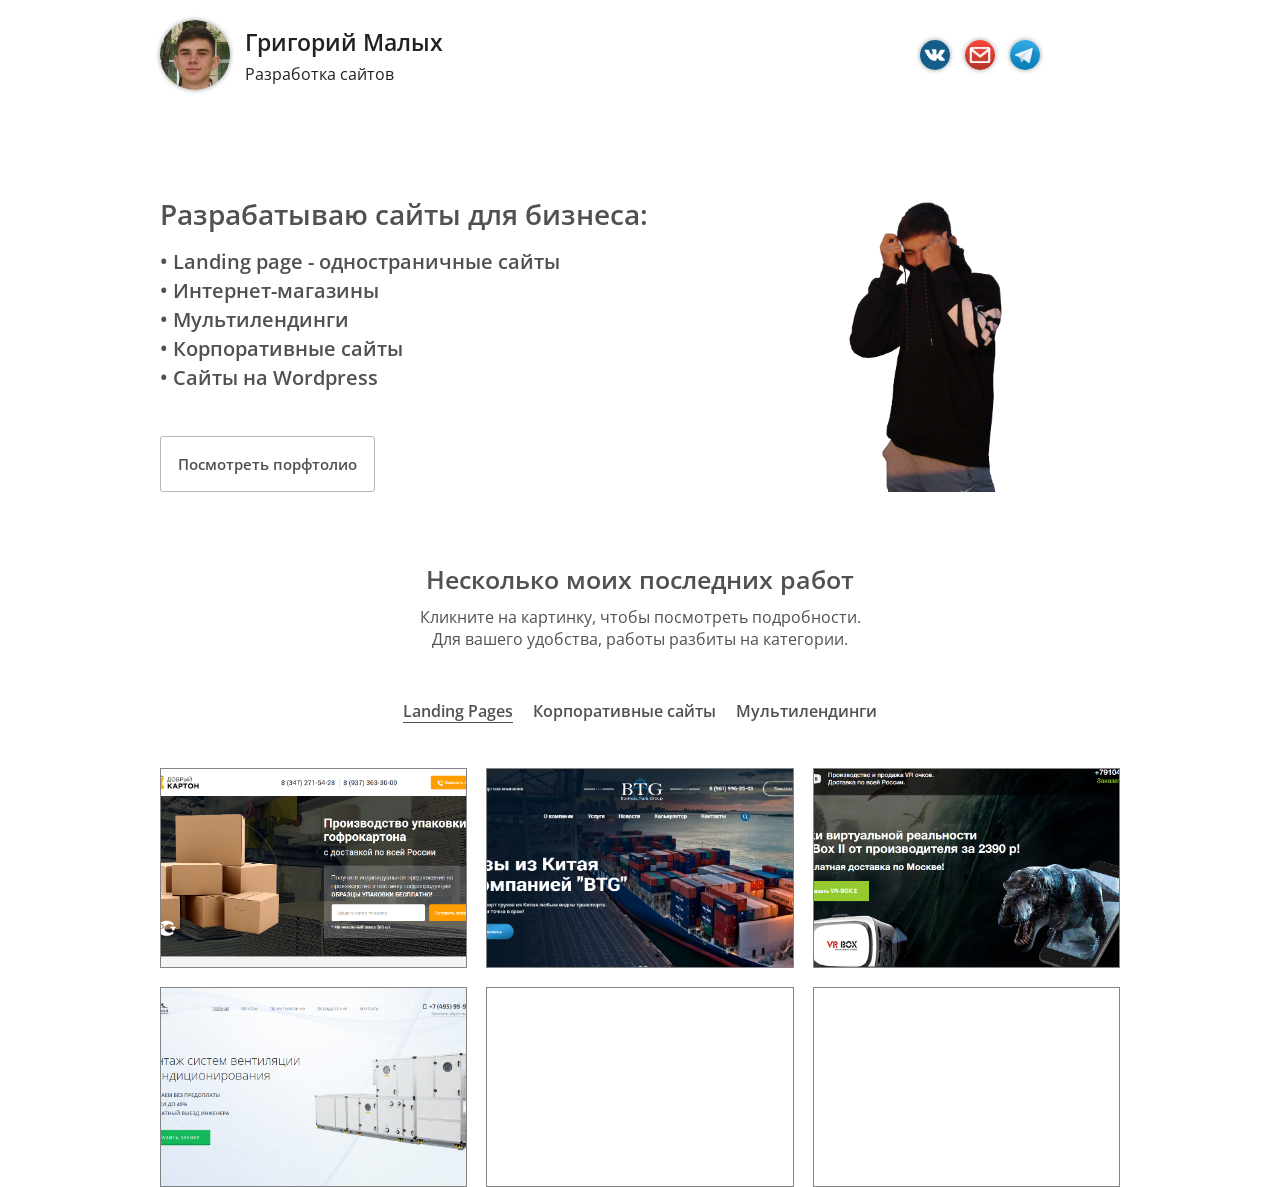
==== index.html @ 84322953 "init 2" ====
<!DOCTYPE html>
<html lang="en">
<head>
	<meta charset="UTF-8">
	<meta name="viewport" content="width=device-width, initial-scale=1">
	<title>Document</title>
	<link rel="stylesheet" href="css/main.css" type="text/css">
	<link href="https://fonts.googleapis.com/css?family=Roboto:300,400,500,900&display=swap" rel="stylesheet">
	<link href="https://fonts.googleapis.com/css?family=Open+Sans:300,400,600,700,800&display=swap" rel="stylesheet">
</head>
<body>
	<header id="header">
		<div class="container">
			<div class="header-logo">
				<div class="header-logo__photo"></div>
				<div class="header-logo__desc">
					<h3>Григорий Малых</h3>
					<div>Разработка сайтов</div>
				</div>
			</div>
			<div class="social-buttons">
				<div class="social-btn">
					<a href="https://vk.com/grishka_podmishka"></a>
				</div>
				<div class="social-btn">
					<a href="mailto:malgr1009@gmail.com"></a>
				</div>
				<div class="social-btn">
					<a href="https://vk.com/grishka_podmishka"></a>
				</div>
			</div>
		</div>
	</header>
	<section id="about">
		<div class="container" id="cnt-1">
			<div class="about-left">
				<h1 class="about-title">Разрабатываю сайты для бизнеса:</h1>
				<div class="about-desc">
					<h4>Landing page - одностраничные сайты</h4>
					<h4>Интернет-магазины</h4>
					<h4>Мультилендинги</h4>
					<h4>Корпоративные сайты</h4>
					<h4>Сайты на Wordpress</h4>
				</div>
				<div class="action-btn">
					<a href="#works">Посмотреть порфтолио</a>
				</div>
			</div>
			<div class="about-right"></div>
		</div>
	</section>
	<section id="works">
		<div class="container">
			<h2 class="works-title">Несколько моих последних работ</h2>
			<div class="works-subtitle">
				Кликните на картинку, чтобы посмотреть подробности.
			</div>
			<div class="works-subtitle sub2">
				Для вашего удобства, работы разбиты на категории. 
			</div>
			<div class="works-categories">
				<div class="category active">Landing Pages</div>
				<div class="category">Корпоративные сайты</div>
				<div class="category">Мультилендинги</div>
			</div>
			<div class="portfolio">
				<div class="portfolio-box landings">
					<div class="portfolio-item">
						<div class="p-item-overlay">
							<div class="wrap">
								<div class="title">Добрый картон</div>
								<div class="button" id="dbk-btn">
									Сроки, стоимость и тд.
								</div>
							</div>
						</div>
					</div>
					<div class="portfolio-item">
						<div class="p-item-overlay">
							<div class="wrap">
								<div class="title">Компания BTG</div>
								<div class="button" id="btg-btn">
									Сроки, стоимость и тд.
								</div>
							</div>
						</div>
					</div>
					<div class="portfolio-item">
						<div class="p-item-overlay">
							<div class="wrap">
								<div class="title">VR BOX Очки</div>
								<div class="button" id="vr-btn">
									Сроки, стоимость и тд.
								</div>
							</div>
						</div>
					</div>
					<div class="portfolio-item">
						<div class="p-item-overlay">
							<div class="wrap">
								<div class="title">ОВК Строй</div>
								<div class="button" id="ovk-btn">
									Сроки, стоимость и тд.
								</div>
							</div>
						</div>
					</div>
					<div class="portfolio-item">
						<div class="p-item-overlay">
							<div class="wrap">
								<div class="title">Coming Soon</div>
								<div class="button">Сроки, стоимость и тд.</div>
							</div>
						</div>
					</div>
				<div class="portfolio-item">
					<div class="p-item-overlay">
						<div class="wrap">
							<div class="title">Coming Soon</div>
							<div class="button">Сроки, стоимость и тд.</div>
						</div>
					</div>
				</div>
				</div>
				<div class="portfolio-box corps" style="display: none">
					<div class="portfolio-item">
						<div class="p-item-overlay">
							<div class="wrap">
								<div class="title">ОВК Строй</div>
								<div class="button" id="ovk-btn">
									Сроки, стоимость и тд.
								</div>
							</div>
						</div>
					</div>
					<div class="portfolio-item">
						<div class="p-item-overlay">
							<div class="wrap">
								<div class="title">Добрый картон</div>
								<div class="button" id="dbk-btn">
									Сроки, стоимость и тд.
								</div>
							</div>
						</div>
					</div>
					<div class="portfolio-item">
						<div class="p-item-overlay">
							<div class="wrap">
								<div class="title">Компания BTG</div>
								<div class="button" id="btg-btn">
									Сроки, стоимость и тд.
								</div>
							</div>
						</div>
					</div>
					<div class="portfolio-item">
						<div class="p-item-overlay">
							<div class="wrap">
								<div class="title">Coming Soon</div>
								<div class="button">Сроки, стоимость и тд.</div>
							</div>
						</div>
					</div>
					<div class="portfolio-item">
						<div class="p-item-overlay">
							<div class="wrap">
								<div class="title">Coming Soon</div>
								<div class="button">Сроки, стоимость и тд.</div>
							</div>
						</div>
					</div>
					<div class="portfolio-item">
						<div class="p-item-overlay">
							<div class="wrap">
								<div class="title">Coming Soon</div>
								<div class="button">Сроки, стоимость и тд.</div>
							</div>
						</div>
					</div>
				</div>
				<div class="portfolio-box shops" style="display: none">
					<div class="portfolio-item">
						<div class="p-item-overlay">
							<div class="wrap">
								<div class="title">Компания BTG</div>
								<div class="button" id="btg-btn">
									Сроки, стоимость и тд.
								</div>
							</div>
						</div>
					</div>
					<div class="portfolio-item">
						<div class="p-item-overlay">
							<div class="wrap">
								<div class="title">Coming Soon</div>
								<div class="button">Сроки, стоимость и тд.</div>
							</div>
						</div>
					</div>
					<div class="portfolio-item">
						<div class="p-item-overlay">
							<div class="wrap">
								<div class="title">Coming Soon</div>
								<div class="button">Сроки, стоимость и тд.</div>
							</div>
						</div>
					</div>
					<div class="portfolio-item">
						<div class="p-item-overlay">
							<div class="wrap">
								<div class="title">Coming Soon</div>
								<div class="button">Сроки, стоимость и тд.</div>
							</div>
						</div>
					</div>
					<div class="portfolio-item">
						<div class="p-item-overlay">
							<div class="wrap">
								<div class="title">Coming Soon</div>
								<div class="button">Сроки, стоимость и тд.</div>
							</div>
						</div>
					</div>
					<div class="portfolio-item">
						<div class="p-item-overlay">
							<div class="wrap">
								<div class="title">Coming Soon</div>
								<div class="button">Сроки, стоимость и тд.</div>
							</div>
						</div>
					</div>
				</div>
			</div>
		</div>
	</section>










	<div class="modal" id="modal-btg" style="display: none">
		<div class="modal-box">
			<div class="close-btn">
				<div class="cross-line line-plus"></div>
				<div class="cross-line line-minus"></div>
			</div>
			<div class="modal-content">
				<div class="content-left">
					<div class="big-picture"></div>
					<div class="mini-pictures">
						<div class="mini-pictures__picture"></div>
						<div class="mini-pictures__picture"></div>
						<div class="mini-pictures__picture"></div>
						<div class="mini-pictures__picture"></div>
					</div>
				</div>
				<div class="content-right">
					<h2 class="h2-title">Транспортная компания BTG</h2>
					<h4 class="h4-title">Задача</h4>
					<div>Заказчик обратился ко мне с просьбой сверстать сайт, который бы смотрелся одинаково хорошо во всех браузерах, а также на мобильных телефонах</div>
					<h4 class="h4-title">Сроки</h4>
					<div>10 дней</div>
					<h4 class="h4-title">Бюджет</h4>
					<div>Я не могу распространять условия по данному сайту по просьбе. Обычно такие проекты я делаю за N тысяч рублей. 
					</div>
					<div class="btns-gorizontal">
						<div class="content-right__button">
							<a target="_blank" href="btg/index.html">Перейти на сайт</a>
						</div>
						<div class="content-right__button">
							<a href="#">Хочу такой сайт</a>
						</div>
					</div>
				</div>
			</div>
		</div>
	</div>
	<div class="modal" id="modal-dbk" style="display: none">
		<div class="modal-box">
			<div class="close-btn">
				<div class="cross-line line-plus"></div>
				<div class="cross-line line-minus"></div>
			</div>
			<div class="modal-content">
				<div class="content-left">
					<div class="big-picture"></div>
					<div class="mini-pictures">
						<div class="mini-pictures__picture"></div>
						<div class="mini-pictures__picture"></div>
						<div class="mini-pictures__picture"></div>
						<div class="mini-pictures__picture"></div>
					</div>
				</div>
				<div class="content-right">
					<h2 class="h2-title">Добрый картон</h2>
					<h4 class="h4-title">Задача</h4>
					<div>Ко мне обратился мой знакомый дизайнер с просьбой сверстать сайт по макету.</div>
					<h4 class="h4-title">Сроки</h4>
					<div>7 дней</div>
					<h4 class="h4-title">Бюджет</h4>
					<div>6000 рублей 
					</div>
					<div class="btns-gorizontal">
						<div class="content-right__button">
							<a target="_blank" href="dbk/index.html">Перейти на сайт</a>
						</div>
						<div class="content-right__button">
							<a href="#">Хочу такой сайт</a>
						</div>
					</div>
				</div>
			</div>
		</div>
	</div>
	<div class="modal" id="modal-vr" style="display: none">
		<div class="modal-box">
			<div class="close-btn">
				<div class="cross-line line-plus"></div>
				<div class="cross-line line-minus"></div>
			</div>
			<div class="modal-content">
				<div class="content-left">
					<div class="big-picture"></div>
					<div class="mini-pictures">
						<div class="mini-pictures__picture"></div>
						<div class="mini-pictures__picture"></div>
						<div class="mini-pictures__picture"></div>
						<div class="mini-pictures__picture"></div>
					</div>
				</div>
				<div class="content-right">
					<h2 class="h2-title">VR BOX Очки</h2>
					<h4 class="h4-title">Задача</h4>
					<div>Этот сайт я верстал для моего друга. Ему нужен был адаптивный сайт, благодаря котому он смог увеличить продаваемость товара</div>
					<h4 class="h4-title">Сроки</h4>
					<div>4 дня</div>
					<h4 class="h4-title">Бюджет</h4>
					<div>5000 рублей 
					</div>
					<div class="btns-gorizontal">
						<div class="content-right__button">
							<a target="_blank" href="vr/index.html">Перейти на сайт</a>
						</div>
						<div class="content-right__button">
							<a href="#">Хочу такой сайт</a>
						</div>
					</div>
				</div>
			</div>
		</div>
	</div>
	<div class="modal" id="modal-ovk" style="display: none">
		<div class="modal-box">
			<div class="close-btn">
				<div class="cross-line line-plus"></div>
				<div class="cross-line line-minus"></div>
			</div>
			<div class="modal-content">
				<div class="content-left">
					<div class="big-picture"></div>
					<div class="mini-pictures">
						<div class="mini-pictures__picture"></div>
						<div class="mini-pictures__picture"></div>
						<div class="mini-pictures__picture"></div>
						<div class="mini-pictures__picture"></div>
					</div>
				</div>
				<div class="content-right">
					<h2 class="h2-title">ОВК Строй</h2>
					<h4 class="h4-title">Задача</h4>
					<div>Моей задачей было сделать сайт под ключ для компании моего города</div>
					<h4 class="h4-title">Сроки</h4>
					<div>6 дней</div>
					<h4 class="h4-title">Бюджет</h4>
					<div>8000 рублей  
					</div>
					<div class="btns-gorizontal">
						<div class="content-right__button">
							<a target="_blank" href="https://siltrim.github.io/OVK/">Перейти на сайт</a>
						</div>
						<div class="content-right__button">
							<a href="#">Хочу такой сайт</a>
						</div>
					</div>
				</div>
			</div>
		</div>
	</div>
	<script src="https://ajax.googleapis.com/ajax/libs/jquery/3.4.1/jquery.min.js"></script>
	<script src="js/script.js"></script>
</body>
</html>
---- css/main.css ----
*{margin:0;padding:0;-webkit-box-sizing:border-box;box-sizing:border-box}body{font-family:"Open Sans", sans-serif;color:#515151}h1{font-size:28px;font-weight:600}h3{font-size:23px;font-weight:600}h4{font-size:20px;font-weight:600}h2{font-size:25px;font-weight:600}.container{width:960px;margin:0 auto}#header{padding-top:20px;padding-bottom:20px}#header .container{display:-webkit-box;display:-ms-flexbox;display:flex;-webkit-box-pack:justify;-ms-flex-pack:justify;justify-content:space-between}.header-logo{display:-webkit-box;display:-ms-flexbox;display:flex}.header-logo__desc{display:-webkit-box;display:-ms-flexbox;display:flex;-webkit-box-orient:vertical;-webkit-box-direction:normal;-ms-flex-direction:column;flex-direction:column;-webkit-box-pack:end;-ms-flex-pack:end;justify-content:flex-end;margin-left:15px;color:#212121}.header-logo__desc h3{margin-bottom:5px}.header-logo__desc div{margin-bottom:5px}.header-logo__photo{width:70px;height:70px;background-image:url(../img/avatar.jpg);background-size:110%;background-position:center top;border-radius:50%;-webkit-box-shadow:0 0 5px rgba(0,0,0,0.4);box-shadow:0 0 5px rgba(0,0,0,0.4)}.social-buttons{display:-webkit-box;display:-ms-flexbox;display:flex;-webkit-box-pack:justify;-ms-flex-pack:justify;justify-content:space-between;height:inherit;-webkit-box-align:center;-ms-flex-align:center;align-items:center;margin-right:80px}.social-btn a{display:block;width:30px;height:30px;margin-left:15px;-webkit-box-shadow:0 0 5px rgba(0,0,0,0.4);box-shadow:0 0 5px rgba(0,0,0,0.4)}.social-btn:nth-child(1) a{background-image:url(../img/vk-logo.png);background-size:100%;border-radius:50%;background-position:center}.social-btn:nth-child(2) a{background-image:url(../img/gmail-logo.png);background-size:100%;border-radius:50%;background-position:center;background-size:105%}.social-btn:nth-child(3) a{background-image:url(../img/telegram-logo.png);background-size:115%;border-radius:50%;background-position:center}#about{color:#515151;padding-top:85px}#about .about-title{margin-bottom:15px}#about .about-desc{margin-bottom:45px}#about h4{margin-bottom:2px}#about h4::before{content:'•';vertical-align:center;margin-right:5px}#cnt-1{display:-webkit-box;display:-ms-flexbox;display:flex;-webkit-box-pack:justify;-ms-flex-pack:justify;justify-content:space-between}.about-right{background-image:url(../img/statue.png);background-size:50%;background-position:top;background-repeat:no-repeat;width:40%}.action-btn a{display:inline-block;font-size:15px;font-weight:600;color:#515151;border:1px solid #b7b7b7;border-radius:3px;padding:17px;cursor:pointer;text-decoration:none;color:#515151}.works-categories{margin-top:50px}#works{margin-top:60px;padding-top:10px}.works-title{color:#515151;text-align:center;margin-bottom:10px}.works-subtitle{color:#515151;text-align:center;font-size:16px}.works-categories{display:-webkit-box;display:-ms-flexbox;display:flex;-webkit-box-pack:center;-ms-flex-pack:center;justify-content:center}.category{margin:0 10px;color:#515151;-webkit-transition-duration:.3s;transition-duration:.3s;cursor:pointer;font-weight:600;border-bottom:1px solid rgba(81,81,81,0)}.active{border-bottom:1px solid #515151}.portfolio{position:relative;width:100%;margin-top:45px}.portfolio-box{position:absolute;top:0;left:0;width:100%;height:100%;display:-webkit-box;display:-ms-flexbox;display:flex;-ms-flex-wrap:wrap;flex-wrap:wrap;-webkit-box-pack:justify;-ms-flex-pack:justify;justify-content:space-between}.portfolio-item{width:32%;margin-bottom:2%}.landings .portfolio-item{height:200px;border:1px solid #848484;-webkit-transition-duration:.3s;transition-duration:.3s}.landings .portfolio-item:nth-child(1){background-image:url(../img/modal-dbk/first-img.png);background-size:80%;background-position:center;background-size:cover}.landings .portfolio-item:nth-child(2){background-image:url(../img/modal-btg/first-img.png);background-size:80%;background-position:center;background-size:cover}.landings .portfolio-item:nth-child(3){background-image:url(../img/modal-vr/first-img.jpg);background-size:80%;background-position:center;background-size:cover}.landings .portfolio-item:nth-child(4){background-image:url(../img/modal-ovk/first-img.jpg);background-size:80%;background-position:center;background-size:cover}.corps .portfolio-item{height:200px;border:1px solid #848484}.corps .portfolio-item:nth-child(1){background-image:url(../img/modal-ovk/first-img.jpg);background-size:80%;background-position:center;background-size:cover}.corps .portfolio-item:nth-child(2){background-image:url(../img/modal-dbk/first-img.png);background-size:80%;background-position:center;background-size:cover}.corps .portfolio-item:nth-child(3){background-image:url(../img/modal-btg/first-img.png);background-size:80%;background-position:center;background-size:cover}.shops .portfolio-item{height:200px;border:1px solid #848484}.shops .portfolio-item:nth-child(1){background-image:url(../img/modal-btg/first-img.png);background-size:80%;background-position:center;background-size:cover}.p-item-overlay{width:100%;height:100%;background-color:rgba(255,255,255,0);-webkit-transition-duration:.5s;transition-duration:.5s;opacity:0;-webkit-transform:scale(1);transform:scale(1)}.p-item-ovelay_hover{opacity:1;width:100%;height:100%;background-color:rgba(255,255,255,0.9);-webkit-transform:scale(0.85);transform:scale(0.85)}.p-item-overlay .wrap{height:100%;display:-webkit-box;display:-ms-flexbox;display:flex;-webkit-box-pack:center;-ms-flex-pack:center;justify-content:center;-webkit-box-align:center;-ms-flex-align:center;align-items:center;-webkit-box-orient:vertical;-webkit-box-direction:normal;-ms-flex-direction:column;flex-direction:column}.p-item-overlay .title{color:#515151;font-weight:600;font-size:18px;margin-bottom:15px}.button{display:inline-block;font-size:15px;font-weight:600;color:#515151;border:1px solid #1e1e1e;border-radius:3px;padding:17px;cursor:pointer;text-decoration:none;color:#515151}.modal{position:fixed;top:0;left:0;width:100%;height:100%;z-index:100;background-color:rgba(0,0,0,0.8);overflow-y:scroll}.modal-box{width:960px;background-color:#fff;position:relative;left:50%;top:50%;-webkit-transform:translate(-50%, -50%);transform:translate(-50%, -50%);-webkit-box-shadow:0 0 10px rgba(0,0,0,0.5);box-shadow:0 0 10px rgba(0,0,0,0.5);display:-webkit-box;display:-ms-flexbox;display:flex;-webkit-box-orient:vertical;-webkit-box-direction:normal;-ms-flex-direction:column;flex-direction:column;padding:20px 50px;padding-right:20px;padding-bottom:60px}.close-btn{-ms-flex-item-align:end;align-self:flex-end;width:30px;height:30px;position:relative;position:relative;opacity:.7;-webkit-transition:.3s;transition:.3s;cursor:pointer}.close-btn:hover{opacity:1}.cross-line{width:100%;height:3px;background-color:#515151;position:absolute;top:15px}.line-plus{-webkit-transform:rotate(45deg);transform:rotate(45deg)}.line-minus{-webkit-transform:rotate(-45deg);transform:rotate(-45deg)}.modal-content{display:-webkit-box;display:-ms-flexbox;display:flex;-webkit-box-pack:justify;-ms-flex-pack:justify;justify-content:space-between;margin-top:30px;padding-right:50px}.content-left{width:45%}.content-right{width:51%}.big-picture{width:100%;height:210px;border:1px solid #515151;margin-bottom:10px;background-size:cover;background-position:center;background-repeat:no-repeat}.mini-pictures{display:-webkit-box;display:-ms-flexbox;display:flex;-webkit-box-pack:justify;-ms-flex-pack:justify;justify-content:space-between;cursor:pointer}.mini-pictures__picture{width:22%;height:60px;border:1px solid #515151;background-size:cover;background-repeat:no-repeat;background-position:center}.h2-title,.h4-title{color:#515151}.content-right h4{margin-top:18px;margin-bottom:5px}.content-right div{font-size:15px}.btns-gorizontal{margin-top:30px;display:-webkit-box;display:-ms-flexbox;display:flex;-webkit-box-pack:justify;-ms-flex-pack:justify;justify-content:space-between}.btns-gorizontal .content-right__button a{display:block;font-size:15px;font-weight:600;color:#515151;border:1px solid #b7b7b7;border-radius:3px;padding:17px;cursor:pointer;text-decoration:none;color:#515151}.btns-gorizontal .content-right__button{width:48%;text-align:center}#modal-dbk .big-picture{background-image:url(../img/modal-dbk/first-img.png)}#modal-dbk .mini-pictures__picture:nth-child(1){background-image:url(../img/modal-dbk/first-img.png)}#modal-dbk .mini-pictures__picture:nth-child(2){background-image:url(../img/modal-dbk/second-img.jpg)}#modal-dbk .mini-pictures__picture:nth-child(3){background-image:url(../img/modal-dbk/third-img.jpg)}#modal-dbk .mini-pictures__picture:nth-child(4){background-image:url(../img/modal-dbk/fourth-img.jpg)}#modal-btg .big-picture{background-image:url(../img/modal-btg/first-img.png)}#modal-btg .mini-pictures__picture:nth-child(1){background-image:url(../img/modal-btg/first-img.png)}#modal-btg .mini-pictures__picture:nth-child(2){background-image:url(../img/modal-btg/second-img.jpg)}#modal-btg .mini-pictures__picture:nth-child(3){background-image:url(../img/modal-btg/third-img.jpg)}#modal-btg .mini-pictures__picture:nth-child(4){background-image:url(../img/modal-btg/fourth-img.jpg)}#modal-vr .big-picture{background-image:url(../img/modal-vr/first-img.jpg)}#modal-vr .mini-pictures__picture:nth-child(1){background-image:url(../img/modal-vr/first-img.jpg)}#modal-vr .mini-pictures__picture:nth-child(2){background-image:url(../img/modal-vr/second-img.jpg)}#modal-vr .mini-pictures__picture:nth-child(3){background-image:url(../img/modal-vr/third-img.jpg)}#modal-vr .mini-pictures__picture:nth-child(4){background-image:url(../img/modal-vr/fourth-img.jpg)}#modal-ovk .big-picture{background-image:url(../img/modal-ovk/first-img.jpg)}#modal-ovk .mini-pictures__picture:nth-child(1){background-image:url(../img/modal-ovk/first-img.jpg)}#modal-ovk .mini-pictures__picture:nth-child(2){background-image:url(../img/modal-ovk/second-img.jpg)}#modal-ovk .mini-pictures__picture:nth-child(3){background-image:url(../img/modal-ovk/third-img.jpg)}#modal-ovk .mini-pictures__picture:nth-child(4){background-image:url(../img/modal-ovk/fourth-img.jpg)}@media only screen and (max-width: 1200px){.container{width:950px}.modal-box{width:950px}}@media only screen and (max-width: 992px){.container{width:720px}.modal-box{width:720px}.btns-gorizontal{-webkit-box-orient:vertical;-webkit-box-direction:normal;-ms-flex-direction:column;flex-direction:column}.btns-gorizontal .content-right__button{width:100%;margin-bottom:20px}.portfolio-item{width:49%}.portfolio-item:nth-child(5),.portfolio-item:nth-child(6){display:none}}@media only screen and (max-width: 768px){.container{width:530px}.modal-box{width:530px}.portfolio-box{-webkit-box-pack:center;-ms-flex-pack:center;justify-content:center}.portfolio-item{width:80%;margin-bottom:40px}.about-right{display:none}.modal-box{margin-top:150px}.modal-content{-webkit-box-orient:vertical;-webkit-box-direction:normal;-ms-flex-direction:column;flex-direction:column}.content-right,.content-left{width:100%}.content-left{margin-bottom:30px}#about{text-align:center}}@media only screen and (max-width: 576px){.container{width:95%}.modal-box{width:95%;padding-left:15px;padding-right:15px}.modal-content{padding-right:0}#header .container{-webkit-box-orient:vertical;-webkit-box-direction:normal;-ms-flex-direction:column;flex-direction:column}.header-logo{text-align:center;-webkit-box-pack:center;-ms-flex-pack:center;justify-content:center;margin-bottom:20px}.social-buttons{margin-right:0;-webkit-box-pack:center;-ms-flex-pack:center;justify-content:center}.social-btn{margin:0px 5px}.social-btn a{width:40px;height:40px}.header-logo__photo{display:none}.portfolio-item{width:100%;margin-bottom:40px}.about-left{text-align:center}h1{font-size:24px}h4{font-size:19px}h2{font-size:22px}.category{text-align:center}.works-categories{display:none}.sub2{display:none}#about{padding-top:50px}.about-left{width:100%}}
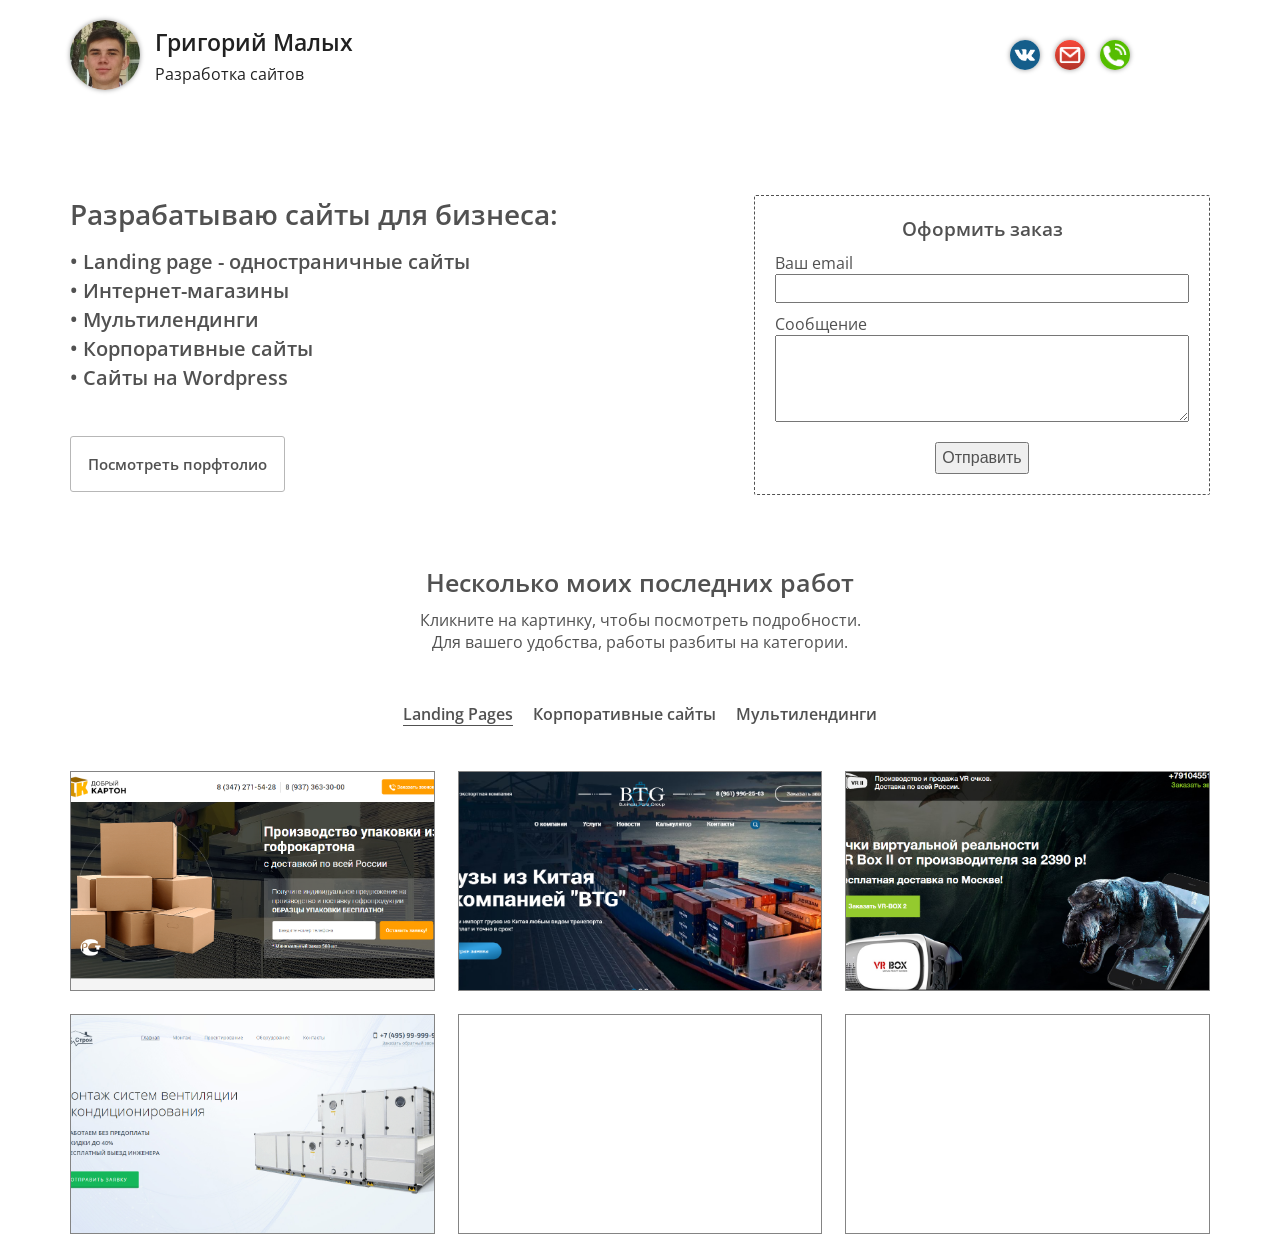
==== commit 6ef15158: "init 8" ====
--- a/index.html
+++ b/index.html
@@ -3,7 +3,7 @@
 <head>
 	<meta charset="UTF-8">
 	<meta name="viewport" content="width=device-width, initial-scale=1">
-	<title>Document</title>
+	<title>Малых Григорий - веб разработчик</title>
 	<link rel="stylesheet" href="css/main.css" type="text/css">
 	<link href="https://fonts.googleapis.com/css?family=Roboto:300,400,500,900&display=swap" rel="stylesheet">
 	<link href="https://fonts.googleapis.com/css?family=Open+Sans:300,400,600,700,800&display=swap" rel="stylesheet">
@@ -21,12 +21,14 @@
 			<div class="social-buttons">
 				<div class="social-btn">
 					<a href="https://vk.com/grishka_podmishka"></a>
-				</div>
-				<div class="social-btn">
-					<a href="mailto:malgr1009@gmail.com"></a>
-				</div>
-				<div class="social-btn">
-					<a href="https://vk.com/grishka_podmishka"></a>
+					<div class="email-box" style="display: none">malgr1009@gmail.com</div>
+					<div class="tele-box" style="display: none">+7(904)838-62-8</div>
+				</div>
+				<div class="social-btn" id="gmail-btn">
+					<a href="#"></a>
+				</div>
+				<div class="social-btn" id="tele-btn">
+					<a href="#"></a>
 				</div>
 			</div>
 		</div>
@@ -46,7 +48,16 @@
 					<a href="#works">Посмотреть порфтолио</a>
 				</div>
 			</div>
-			<div class="about-right"></div>
+			<div class="about-right">
+				<h3 align="center">Оформить заказ</h3>
+				<form action="#">
+					<label for="email-input">Ваш email</label>
+					<input type="text" id="email-input">
+					<label for="msg-input">Сообщение</label>
+					<textarea name="msg-input" id="msg-input" cols="30" rows="5"></textarea>
+					<button>Отправить</button>
+				</form>
+			</div>
 		</div>
 	</section>
 	<section id="works">
@@ -244,6 +255,7 @@
 
 
 	<div class="modal" id="modal-btg" style="display: none">
+		<div class="close-area"></div>
 		<div class="modal-box">
 			<div class="close-btn">
 				<div class="cross-line line-plus"></div>
@@ -281,6 +293,7 @@
 		</div>
 	</div>
 	<div class="modal" id="modal-dbk" style="display: none">
+		<div class="close-area"></div>
 		<div class="modal-box">
 			<div class="close-btn">
 				<div class="cross-line line-plus"></div>
@@ -318,6 +331,7 @@
 		</div>
 	</div>
 	<div class="modal" id="modal-vr" style="display: none">
+		<div class="close-area"></div>
 		<div class="modal-box">
 			<div class="close-btn">
 				<div class="cross-line line-plus"></div>
@@ -355,6 +369,7 @@
 		</div>
 	</div>
 	<div class="modal" id="modal-ovk" style="display: none">
+		<div class="close-area"></div>
 		<div class="modal-box">
 			<div class="close-btn">
 				<div class="cross-line line-plus"></div>
--- a/css/main.css
+++ b/css/main.css
@@ -1 +1 @@
-*{margin:0;padding:0;-webkit-box-sizing:border-box;box-sizing:border-box}body{font-family:"Open Sans", sans-serif;color:#515151}h1{font-size:28px;font-weight:600}h3{font-size:23px;font-weight:600}h4{font-size:20px;font-weight:600}h2{font-size:25px;font-weight:600}.container{width:960px;margin:0 auto}#header{padding-top:20px;padding-bottom:20px}#header .container{display:-webkit-box;display:-ms-flexbox;display:flex;-webkit-box-pack:justify;-ms-flex-pack:justify;justify-content:space-between}.header-logo{display:-webkit-box;display:-ms-flexbox;display:flex}.header-logo__desc{display:-webkit-box;display:-ms-flexbox;display:flex;-webkit-box-orient:vertical;-webkit-box-direction:normal;-ms-flex-direction:column;flex-direction:column;-webkit-box-pack:end;-ms-flex-pack:end;justify-content:flex-end;margin-left:15px;color:#212121}.header-logo__desc h3{margin-bottom:5px}.header-logo__desc div{margin-bottom:5px}.header-logo__photo{width:70px;height:70px;background-image:url(../img/avatar.jpg);background-size:110%;background-position:center top;border-radius:50%;-webkit-box-shadow:0 0 5px rgba(0,0,0,0.4);box-shadow:0 0 5px rgba(0,0,0,0.4)}.social-buttons{display:-webkit-box;display:-ms-flexbox;display:flex;-webkit-box-pack:justify;-ms-flex-pack:justify;justify-content:space-between;height:inherit;-webkit-box-align:center;-ms-flex-align:center;align-items:center;margin-right:80px}.social-btn a{display:block;width:30px;height:30px;margin-left:15px;-webkit-box-shadow:0 0 5px rgba(0,0,0,0.4);box-shadow:0 0 5px rgba(0,0,0,0.4)}.social-btn:nth-child(1) a{background-image:url(../img/vk-logo.png);background-size:100%;border-radius:50%;background-position:center}.social-btn:nth-child(2) a{background-image:url(../img/gmail-logo.png);background-size:100%;border-radius:50%;background-position:center;background-size:105%}.social-btn:nth-child(3) a{background-image:url(../img/telegram-logo.png);background-size:115%;border-radius:50%;background-position:center}#about{color:#515151;padding-top:85px}#about .about-title{margin-bottom:15px}#about .about-desc{margin-bottom:45px}#about h4{margin-bottom:2px}#about h4::before{content:'•';vertical-align:center;margin-right:5px}#cnt-1{display:-webkit-box;display:-ms-flexbox;display:flex;-webkit-box-pack:justify;-ms-flex-pack:justify;justify-content:space-between}.about-right{background-image:url(../img/statue.png);background-size:50%;background-position:top;background-repeat:no-repeat;width:40%}.action-btn a{display:inline-block;font-size:15px;font-weight:600;color:#515151;border:1px solid #b7b7b7;border-radius:3px;padding:17px;cursor:pointer;text-decoration:none;color:#515151}.works-categories{margin-top:50px}#works{margin-top:60px;padding-top:10px}.works-title{color:#515151;text-align:center;margin-bottom:10px}.works-subtitle{color:#515151;text-align:center;font-size:16px}.works-categories{display:-webkit-box;display:-ms-flexbox;display:flex;-webkit-box-pack:center;-ms-flex-pack:center;justify-content:center}.category{margin:0 10px;color:#515151;-webkit-transition-duration:.3s;transition-duration:.3s;cursor:pointer;font-weight:600;border-bottom:1px solid rgba(81,81,81,0)}.active{border-bottom:1px solid #515151}.portfolio{position:relative;width:100%;margin-top:45px}.portfolio-box{position:absolute;top:0;left:0;width:100%;height:100%;display:-webkit-box;display:-ms-flexbox;display:flex;-ms-flex-wrap:wrap;flex-wrap:wrap;-webkit-box-pack:justify;-ms-flex-pack:justify;justify-content:space-between}.portfolio-item{width:32%;margin-bottom:2%}.landings .portfolio-item{height:200px;border:1px solid #848484;-webkit-transition-duration:.3s;transition-duration:.3s}.landings .portfolio-item:nth-child(1){background-image:url(../img/modal-dbk/first-img.png);background-size:80%;background-position:center;background-size:cover}.landings .portfolio-item:nth-child(2){background-image:url(../img/modal-btg/first-img.png);background-size:80%;background-position:center;background-size:cover}.landings .portfolio-item:nth-child(3){background-image:url(../img/modal-vr/first-img.jpg);background-size:80%;background-position:center;background-size:cover}.landings .portfolio-item:nth-child(4){background-image:url(../img/modal-ovk/first-img.jpg);background-size:80%;background-position:center;background-size:cover}.corps .portfolio-item{height:200px;border:1px solid #848484}.corps .portfolio-item:nth-child(1){background-image:url(../img/modal-ovk/first-img.jpg);background-size:80%;background-position:center;background-size:cover}.corps .portfolio-item:nth-child(2){background-image:url(../img/modal-dbk/first-img.png);background-size:80%;background-position:center;background-size:cover}.corps .portfolio-item:nth-child(3){background-image:url(../img/modal-btg/first-img.png);background-size:80%;background-position:center;background-size:cover}.shops .portfolio-item{height:200px;border:1px solid #848484}.shops .portfolio-item:nth-child(1){background-image:url(../img/modal-btg/first-img.png);background-size:80%;background-position:center;background-size:cover}.p-item-overlay{width:100%;height:100%;background-color:rgba(255,255,255,0);-webkit-transition-duration:.5s;transition-duration:.5s;opacity:0;-webkit-transform:scale(1);transform:scale(1)}.p-item-ovelay_hover{opacity:1;width:100%;height:100%;background-color:rgba(255,255,255,0.9);-webkit-transform:scale(0.85);transform:scale(0.85)}.p-item-overlay .wrap{height:100%;display:-webkit-box;display:-ms-flexbox;display:flex;-webkit-box-pack:center;-ms-flex-pack:center;justify-content:center;-webkit-box-align:center;-ms-flex-align:center;align-items:center;-webkit-box-orient:vertical;-webkit-box-direction:normal;-ms-flex-direction:column;flex-direction:column}.p-item-overlay .title{color:#515151;font-weight:600;font-size:18px;margin-bottom:15px}.button{display:inline-block;font-size:15px;font-weight:600;color:#515151;border:1px solid #1e1e1e;border-radius:3px;padding:17px;cursor:pointer;text-decoration:none;color:#515151}.modal{position:fixed;top:0;left:0;width:100%;height:100%;z-index:100;background-color:rgba(0,0,0,0.8);overflow-y:scroll}.modal-box{width:960px;background-color:#fff;position:relative;left:50%;top:50%;-webkit-transform:translate(-50%, -50%);transform:translate(-50%, -50%);-webkit-box-shadow:0 0 10px rgba(0,0,0,0.5);box-shadow:0 0 10px rgba(0,0,0,0.5);display:-webkit-box;display:-ms-flexbox;display:flex;-webkit-box-orient:vertical;-webkit-box-direction:normal;-ms-flex-direction:column;flex-direction:column;padding:20px 50px;padding-right:20px;padding-bottom:60px}.close-btn{-ms-flex-item-align:end;align-self:flex-end;width:30px;height:30px;position:relative;position:relative;opacity:.7;-webkit-transition:.3s;transition:.3s;cursor:pointer}.close-btn:hover{opacity:1}.cross-line{width:100%;height:3px;background-color:#515151;position:absolute;top:15px}.line-plus{-webkit-transform:rotate(45deg);transform:rotate(45deg)}.line-minus{-webkit-transform:rotate(-45deg);transform:rotate(-45deg)}.modal-content{display:-webkit-box;display:-ms-flexbox;display:flex;-webkit-box-pack:justify;-ms-flex-pack:justify;justify-content:space-between;margin-top:30px;padding-right:50px}.content-left{width:45%}.content-right{width:51%}.big-picture{width:100%;height:210px;border:1px solid #515151;margin-bottom:10px;background-size:cover;background-position:center;background-repeat:no-repeat}.mini-pictures{display:-webkit-box;display:-ms-flexbox;display:flex;-webkit-box-pack:justify;-ms-flex-pack:justify;justify-content:space-between;cursor:pointer}.mini-pictures__picture{width:22%;height:60px;border:1px solid #515151;background-size:cover;background-repeat:no-repeat;background-position:center}.h2-title,.h4-title{color:#515151}.content-right h4{margin-top:18px;margin-bottom:5px}.content-right div{font-size:15px}.btns-gorizontal{margin-top:30px;display:-webkit-box;display:-ms-flexbox;display:flex;-webkit-box-pack:justify;-ms-flex-pack:justify;justify-content:space-between}.btns-gorizontal .content-right__button a{display:block;font-size:15px;font-weight:600;color:#515151;border:1px solid #b7b7b7;border-radius:3px;padding:17px;cursor:pointer;text-decoration:none;color:#515151}.btns-gorizontal .content-right__button{width:48%;text-align:center}#modal-dbk .big-picture{background-image:url(../img/modal-dbk/first-img.png)}#modal-dbk .mini-pictures__picture:nth-child(1){background-image:url(../img/modal-dbk/first-img.png)}#modal-dbk .mini-pictures__picture:nth-child(2){background-image:url(../img/modal-dbk/second-img.jpg)}#modal-dbk .mini-pictures__picture:nth-child(3){background-image:url(../img/modal-dbk/third-img.jpg)}#modal-dbk .mini-pictures__picture:nth-child(4){background-image:url(../img/modal-dbk/fourth-img.jpg)}#modal-btg .big-picture{background-image:url(../img/modal-btg/first-img.png)}#modal-btg .mini-pictures__picture:nth-child(1){background-image:url(../img/modal-btg/first-img.png)}#modal-btg .mini-pictures__picture:nth-child(2){background-image:url(../img/modal-btg/second-img.jpg)}#modal-btg .mini-pictures__picture:nth-child(3){background-image:url(../img/modal-btg/third-img.jpg)}#modal-btg .mini-pictures__picture:nth-child(4){background-image:url(../img/modal-btg/fourth-img.jpg)}#modal-vr .big-picture{background-image:url(../img/modal-vr/first-img.jpg)}#modal-vr .mini-pictures__picture:nth-child(1){background-image:url(../img/modal-vr/first-img.jpg)}#modal-vr .mini-pictures__picture:nth-child(2){background-image:url(../img/modal-vr/second-img.jpg)}#modal-vr .mini-pictures__picture:nth-child(3){background-image:url(../img/modal-vr/third-img.jpg)}#modal-vr .mini-pictures__picture:nth-child(4){background-image:url(../img/modal-vr/fourth-img.jpg)}#modal-ovk .big-picture{background-image:url(../img/modal-ovk/first-img.jpg)}#modal-ovk .mini-pictures__picture:nth-child(1){background-image:url(../img/modal-ovk/first-img.jpg)}#modal-ovk .mini-pictures__picture:nth-child(2){background-image:url(../img/modal-ovk/second-img.jpg)}#modal-ovk .mini-pictures__picture:nth-child(3){background-image:url(../img/modal-ovk/third-img.jpg)}#modal-ovk .mini-pictures__picture:nth-child(4){background-image:url(../img/modal-ovk/fourth-img.jpg)}@media only screen and (max-width: 1200px){.container{width:950px}.modal-box{width:950px}}@media only screen and (max-width: 992px){.container{width:720px}.modal-box{width:720px}.btns-gorizontal{-webkit-box-orient:vertical;-webkit-box-direction:normal;-ms-flex-direction:column;flex-direction:column}.btns-gorizontal .content-right__button{width:100%;margin-bottom:20px}.portfolio-item{width:49%}.portfolio-item:nth-child(5),.portfolio-item:nth-child(6){display:none}}@media only screen and (max-width: 768px){.container{width:530px}.modal-box{width:530px}.portfolio-box{-webkit-box-pack:center;-ms-flex-pack:center;justify-content:center}.portfolio-item{width:80%;margin-bottom:40px}.about-right{display:none}.modal-box{margin-top:150px}.modal-content{-webkit-box-orient:vertical;-webkit-box-direction:normal;-ms-flex-direction:column;flex-direction:column}.content-right,.content-left{width:100%}.content-left{margin-bottom:30px}#about{text-align:center}}@media only screen and (max-width: 576px){.container{width:95%}.modal-box{width:95%;padding-left:15px;padding-right:15px}.modal-content{padding-right:0}#header .container{-webkit-box-orient:vertical;-webkit-box-direction:normal;-ms-flex-direction:column;flex-direction:column}.header-logo{text-align:center;-webkit-box-pack:center;-ms-flex-pack:center;justify-content:center;margin-bottom:20px}.social-buttons{margin-right:0;-webkit-box-pack:center;-ms-flex-pack:center;justify-content:center}.social-btn{margin:0px 5px}.social-btn a{width:40px;height:40px}.header-logo__photo{display:none}.portfolio-item{width:100%;margin-bottom:40px}.about-left{text-align:center}h1{font-size:24px}h4{font-size:19px}h2{font-size:22px}.category{text-align:center}.works-categories{display:none}.sub2{display:none}#about{padding-top:50px}.about-left{width:100%}}
+*{margin:0;padding:0;-webkit-box-sizing:border-box;box-sizing:border-box}body{font-family:"Open Sans", sans-serif;color:#515151}h1{font-size:28px;font-weight:600}h3{font-size:23px;font-weight:600}h4{font-size:20px;font-weight:600}h2{font-size:25px;font-weight:600}.container{width:1140px;margin:0 auto}#header{padding-top:20px;padding-bottom:20px}#header .container{display:-webkit-box;display:-ms-flexbox;display:flex;-webkit-box-pack:justify;-ms-flex-pack:justify;justify-content:space-between}.header-logo{display:-webkit-box;display:-ms-flexbox;display:flex}.header-logo__desc{display:-webkit-box;display:-ms-flexbox;display:flex;-webkit-box-orient:vertical;-webkit-box-direction:normal;-ms-flex-direction:column;flex-direction:column;-webkit-box-pack:end;-ms-flex-pack:end;justify-content:flex-end;margin-left:15px;color:#212121}.header-logo__desc h3{margin-bottom:5px}.header-logo__desc div{margin-bottom:5px}.header-logo__photo{width:70px;height:70px;background-image:url(../img/avatar.jpg);background-size:110%;background-position:center top;border-radius:50%;-webkit-box-shadow:0 0 5px rgba(0,0,0,0.4);box-shadow:0 0 5px rgba(0,0,0,0.4)}.social-buttons{display:-webkit-box;display:-ms-flexbox;display:flex;-webkit-box-pack:justify;-ms-flex-pack:justify;justify-content:space-between;height:inherit;-webkit-box-align:center;-ms-flex-align:center;align-items:center;margin-right:80px}.social-btn a{display:block;width:30px;height:30px;margin-left:15px;-webkit-box-shadow:0 0 5px rgba(0,0,0,0.4);box-shadow:0 0 5px rgba(0,0,0,0.4)}.social-btn:nth-child(1) a{background-image:url(../img/vk-logo.png);background-size:100%;border-radius:50%;background-position:center}.social-btn:nth-child(2) a{background-image:url(../img/gmail-logo.png);background-size:100%;border-radius:50%;background-position:center;background-size:105%}.social-btn:nth-child(3) a{background-image:url(../img/tele.gif);background-size:115%;border-radius:50%;background-position:center}#about{color:#515151;padding-top:85px}#about .about-title{margin-bottom:15px}#about .about-desc{margin-bottom:45px}#about h4{margin-bottom:2px}#about h4::before{content:'•';vertical-align:center;margin-right:5px}#cnt-1{display:-webkit-box;display:-ms-flexbox;display:flex;-webkit-box-pack:justify;-ms-flex-pack:justify;justify-content:space-between}.about-right{border:1px dashed #515151;border-radius:2px;background-size:50%;background-position:top;background-repeat:no-repeat;width:40%;padding:20px}.about-right h3{font-size:19px;margin-bottom:10px}.about-right form input{display:block}.about-right form textarea{display:block;width:100%;padding:5px}.about-right form label{display:block;font-size:16px;margin-top:10px}.about-right form button{display:block;font-size:16px;color:#515151;padding:5px;margin:0 auto;margin-top:20px}#email-input{width:100%;padding:5px}.action-btn a{display:inline-block;font-size:15px;font-weight:600;color:#515151;border:1px solid #b7b7b7;border-radius:3px;padding:17px;cursor:pointer;text-decoration:none;color:#515151}.works-categories{margin-top:50px}#works{margin-top:60px;padding-top:10px}.works-title{color:#515151;text-align:center;margin-bottom:10px}.works-subtitle{color:#515151;text-align:center;font-size:16px}.works-categories{display:-webkit-box;display:-ms-flexbox;display:flex;-webkit-box-pack:center;-ms-flex-pack:center;justify-content:center}.category{margin:0 10px;color:#515151;-webkit-transition-duration:.3s;transition-duration:.3s;cursor:pointer;font-weight:600;border-bottom:1px solid rgba(81,81,81,0)}.active{border-bottom:1px solid #515151}.portfolio{position:relative;width:100%;margin-top:45px}.portfolio-box{position:absolute;top:0;left:0;width:100%;height:100%;display:-webkit-box;display:-ms-flexbox;display:flex;-ms-flex-wrap:wrap;flex-wrap:wrap;-webkit-box-pack:justify;-ms-flex-pack:justify;justify-content:space-between}.portfolio-item{width:32%;margin-bottom:2%;height:220px}.landings .portfolio-item{border:1px solid #848484;-webkit-transition-duration:.3s;transition-duration:.3s}.landings .portfolio-item:nth-child(1){background-image:url(../img/modal-dbk/first-img.png);background-size:80%;background-position:center;background-size:cover}.landings .portfolio-item:nth-child(2){background-image:url(../img/modal-btg/first-img.png);background-size:80%;background-position:center;background-size:cover}.landings .portfolio-item:nth-child(3){background-image:url(../img/modal-vr/first-img.jpg);background-size:80%;background-position:center;background-size:cover}.landings .portfolio-item:nth-child(4){background-image:url(../img/modal-ovk/first-img.jpg);background-size:80%;background-position:center;background-size:cover}.corps .portfolio-item{height:200px;border:1px solid #848484}.corps .portfolio-item:nth-child(1){background-image:url(../img/modal-ovk/first-img.jpg);background-size:80%;background-position:center;background-size:cover}.corps .portfolio-item:nth-child(2){background-image:url(../img/modal-dbk/first-img.png);background-size:80%;background-position:center;background-size:cover}.corps .portfolio-item:nth-child(3){background-image:url(../img/modal-btg/first-img.png);background-size:80%;background-position:center;background-size:cover}.shops .portfolio-item{height:200px;border:1px solid #848484}.shops .portfolio-item:nth-child(1){background-image:url(../img/modal-btg/first-img.png);background-size:80%;background-position:center;background-size:cover}.p-item-overlay{width:100%;height:100%;background-color:rgba(255,255,255,0);-webkit-transition-duration:.5s;transition-duration:.5s;opacity:0;-webkit-transform:scale(1);transform:scale(1)}.p-item-ovelay_hover{opacity:1;width:100%;height:100%;background-color:rgba(255,255,255,0.9);-webkit-transform:scale(0.85);transform:scale(0.85)}.p-item-overlay .wrap{height:100%;display:-webkit-box;display:-ms-flexbox;display:flex;-webkit-box-pack:center;-ms-flex-pack:center;justify-content:center;-webkit-box-align:center;-ms-flex-align:center;align-items:center;-webkit-box-orient:vertical;-webkit-box-direction:normal;-ms-flex-direction:column;flex-direction:column}.p-item-overlay .title{color:#515151;font-weight:600;font-size:18px;margin-bottom:15px}.button{display:inline-block;font-size:15px;font-weight:600;color:#515151;border:1px solid #1e1e1e;border-radius:3px;padding:17px;cursor:pointer;text-decoration:none;color:#515151}.modal{position:fixed;top:0;left:0;width:100%;height:100%;z-index:100;background-color:rgba(0,0,0,0.8);overflow-y:scroll}.modal-box{width:1140px;background-color:#fff;position:relative;left:50%;top:50%;-webkit-transform:translate(-50%, -50%);transform:translate(-50%, -50%);-webkit-box-shadow:0 0 10px rgba(0,0,0,0.5);box-shadow:0 0 10px rgba(0,0,0,0.5);z-index:100;display:-webkit-box;display:-ms-flexbox;display:flex;-webkit-box-orient:vertical;-webkit-box-direction:normal;-ms-flex-direction:column;flex-direction:column;padding:20px 50px;padding-right:20px;padding-bottom:60px}.close-btn{-ms-flex-item-align:end;align-self:flex-end;width:30px;height:30px;position:relative;position:relative;opacity:.7;-webkit-transition:.3s;transition:.3s;cursor:pointer}.close-btn:hover{opacity:1}.cross-line{width:100%;height:3px;background-color:#515151;position:absolute;top:15px}.line-plus{-webkit-transform:rotate(45deg);transform:rotate(45deg)}.line-minus{-webkit-transform:rotate(-45deg);transform:rotate(-45deg)}.modal-content{display:-webkit-box;display:-ms-flexbox;display:flex;-webkit-box-pack:justify;-ms-flex-pack:justify;justify-content:space-between;margin-top:30px;padding-right:50px}.content-left{width:45%}.content-right{width:51%}.big-picture{width:100%;height:260px;border:1px solid #515151;margin-bottom:10px;background-size:cover;background-position:center;background-repeat:no-repeat}.mini-pictures{display:-webkit-box;display:-ms-flexbox;display:flex;-webkit-box-pack:justify;-ms-flex-pack:justify;justify-content:space-between;cursor:pointer}.mini-pictures__picture{width:22%;height:60px;border:1px solid #515151;background-size:cover;background-repeat:no-repeat;background-position:center}.h2-title,.h4-title{color:#515151}.content-right h4{margin-top:18px;margin-bottom:5px}.content-right div{font-size:15px}.btns-gorizontal{margin-top:30px;display:-webkit-box;display:-ms-flexbox;display:flex;-webkit-box-pack:justify;-ms-flex-pack:justify;justify-content:space-between}.btns-gorizontal .content-right__button a{display:block;font-size:15px;font-weight:600;color:#515151;border:1px solid #b7b7b7;border-radius:3px;padding:17px;cursor:pointer;text-decoration:none;color:#515151}.btns-gorizontal .content-right__button{width:48%;text-align:center}#modal-dbk .big-picture{background-image:url(../img/modal-dbk/first-img.png)}#modal-dbk .mini-pictures__picture:nth-child(1){background-image:url(../img/modal-dbk/first-img.png)}#modal-dbk .mini-pictures__picture:nth-child(2){background-image:url(../img/modal-dbk/second-img.jpg)}#modal-dbk .mini-pictures__picture:nth-child(3){background-image:url(../img/modal-dbk/third-img.jpg)}#modal-dbk .mini-pictures__picture:nth-child(4){background-image:url(../img/modal-dbk/fourth-img.jpg)}#modal-btg .big-picture{background-image:url(../img/modal-btg/first-img.png)}#modal-btg .mini-pictures__picture:nth-child(1){background-image:url(../img/modal-btg/first-img.png)}#modal-btg .mini-pictures__picture:nth-child(2){background-image:url(../img/modal-btg/second-img.jpg)}#modal-btg .mini-pictures__picture:nth-child(3){background-image:url(../img/modal-btg/third-img.jpg)}#modal-btg .mini-pictures__picture:nth-child(4){background-image:url(../img/modal-btg/fourth-img.jpg)}#modal-vr .big-picture{background-image:url(../img/modal-vr/first-img.jpg)}#modal-vr .mini-pictures__picture:nth-child(1){background-image:url(../img/modal-vr/first-img.jpg)}#modal-vr .mini-pictures__picture:nth-child(2){background-image:url(../img/modal-vr/second-img.jpg)}#modal-vr .mini-pictures__picture:nth-child(3){background-image:url(../img/modal-vr/third-img.jpg)}#modal-vr .mini-pictures__picture:nth-child(4){background-image:url(../img/modal-vr/fourth-img.jpg)}#modal-ovk .big-picture{background-image:url(../img/modal-ovk/first-img.jpg)}#modal-ovk .mini-pictures__picture:nth-child(1){background-image:url(../img/modal-ovk/first-img.jpg)}#modal-ovk .mini-pictures__picture:nth-child(2){background-image:url(../img/modal-ovk/second-img.jpg)}#modal-ovk .mini-pictures__picture:nth-child(3){background-image:url(../img/modal-ovk/third-img.jpg)}#modal-ovk .mini-pictures__picture:nth-child(4){background-image:url(../img/modal-ovk/fourth-img.jpg)}.close-area{position:absolute;top:0;left:0;width:100%;height:100%;z-index:10}.email-box{width:210px;height:40px;background-color:white;line-height:40px;vertical-align:middle;position:absolute;margin-top:10px;border-radius:4px;text-align:center;-webkit-box-shadow:0 0 5px rgba(0,0,0,0.3);box-shadow:0 0 5px rgba(0,0,0,0.3);margin-left:-35px}.tele-box{width:210px;height:40px;background-color:white;line-height:40px;vertical-align:middle;position:absolute;margin-top:10px;border-radius:4px;text-align:center;-webkit-box-shadow:0 0 5px rgba(0,0,0,0.3);box-shadow:0 0 5px rgba(0,0,0,0.3);margin-left:-35px}@media only screen and (max-width: 1200px){.container{width:950px}.modal-box{width:950px}.portfolio-item{height:210px}.big-picture{height:240px}}@media only screen and (max-width: 992px){.container{width:720px}.modal-box{width:720px}.btns-gorizontal{-webkit-box-orient:vertical;-webkit-box-direction:normal;-ms-flex-direction:column;flex-direction:column}.btns-gorizontal .content-right__button{width:100%;margin-bottom:20px}.portfolio-item{width:49%}.portfolio-item:nth-child(5),.portfolio-item:nth-child(6){display:none}.big-picture{height:210px}}@media only screen and (max-width: 768px){.container{width:530px}.modal-box{width:530px}.portfolio-box{-webkit-box-pack:center;-ms-flex-pack:center;justify-content:center}.portfolio-item{width:80%;margin-bottom:40px;height:240px}.about-right{display:none}.modal-box{margin-top:150px}.modal-content{-webkit-box-orient:vertical;-webkit-box-direction:normal;-ms-flex-direction:column;flex-direction:column}.content-right,.content-left{width:100%}.content-left{margin-bottom:30px}#about{text-align:center}.big-picture{height:240px}}@media only screen and (max-width: 576px){.container{width:95%}.modal-box{width:95%;padding-left:15px;padding-right:15px}.modal-content{padding-right:0}#header .container{-webkit-box-orient:vertical;-webkit-box-direction:normal;-ms-flex-direction:column;flex-direction:column}.header-logo{text-align:center;-webkit-box-pack:center;-ms-flex-pack:center;justify-content:center;margin-bottom:20px}.social-buttons{margin-right:0;-webkit-box-pack:center;-ms-flex-pack:center;justify-content:center}.social-btn{margin:0px 5px}.social-btn a{width:40px;height:40px}.header-logo__photo{display:none}.portfolio-item{width:100%;margin-bottom:40px}.about-left{text-align:center}h1{font-size:24px}h4{font-size:19px}h2{font-size:22px}.category{text-align:center}.works-categories{display:none}.sub2{display:none}#about{padding-top:50px}.about-left{width:100%}.email-box{margin-left:-10px}}
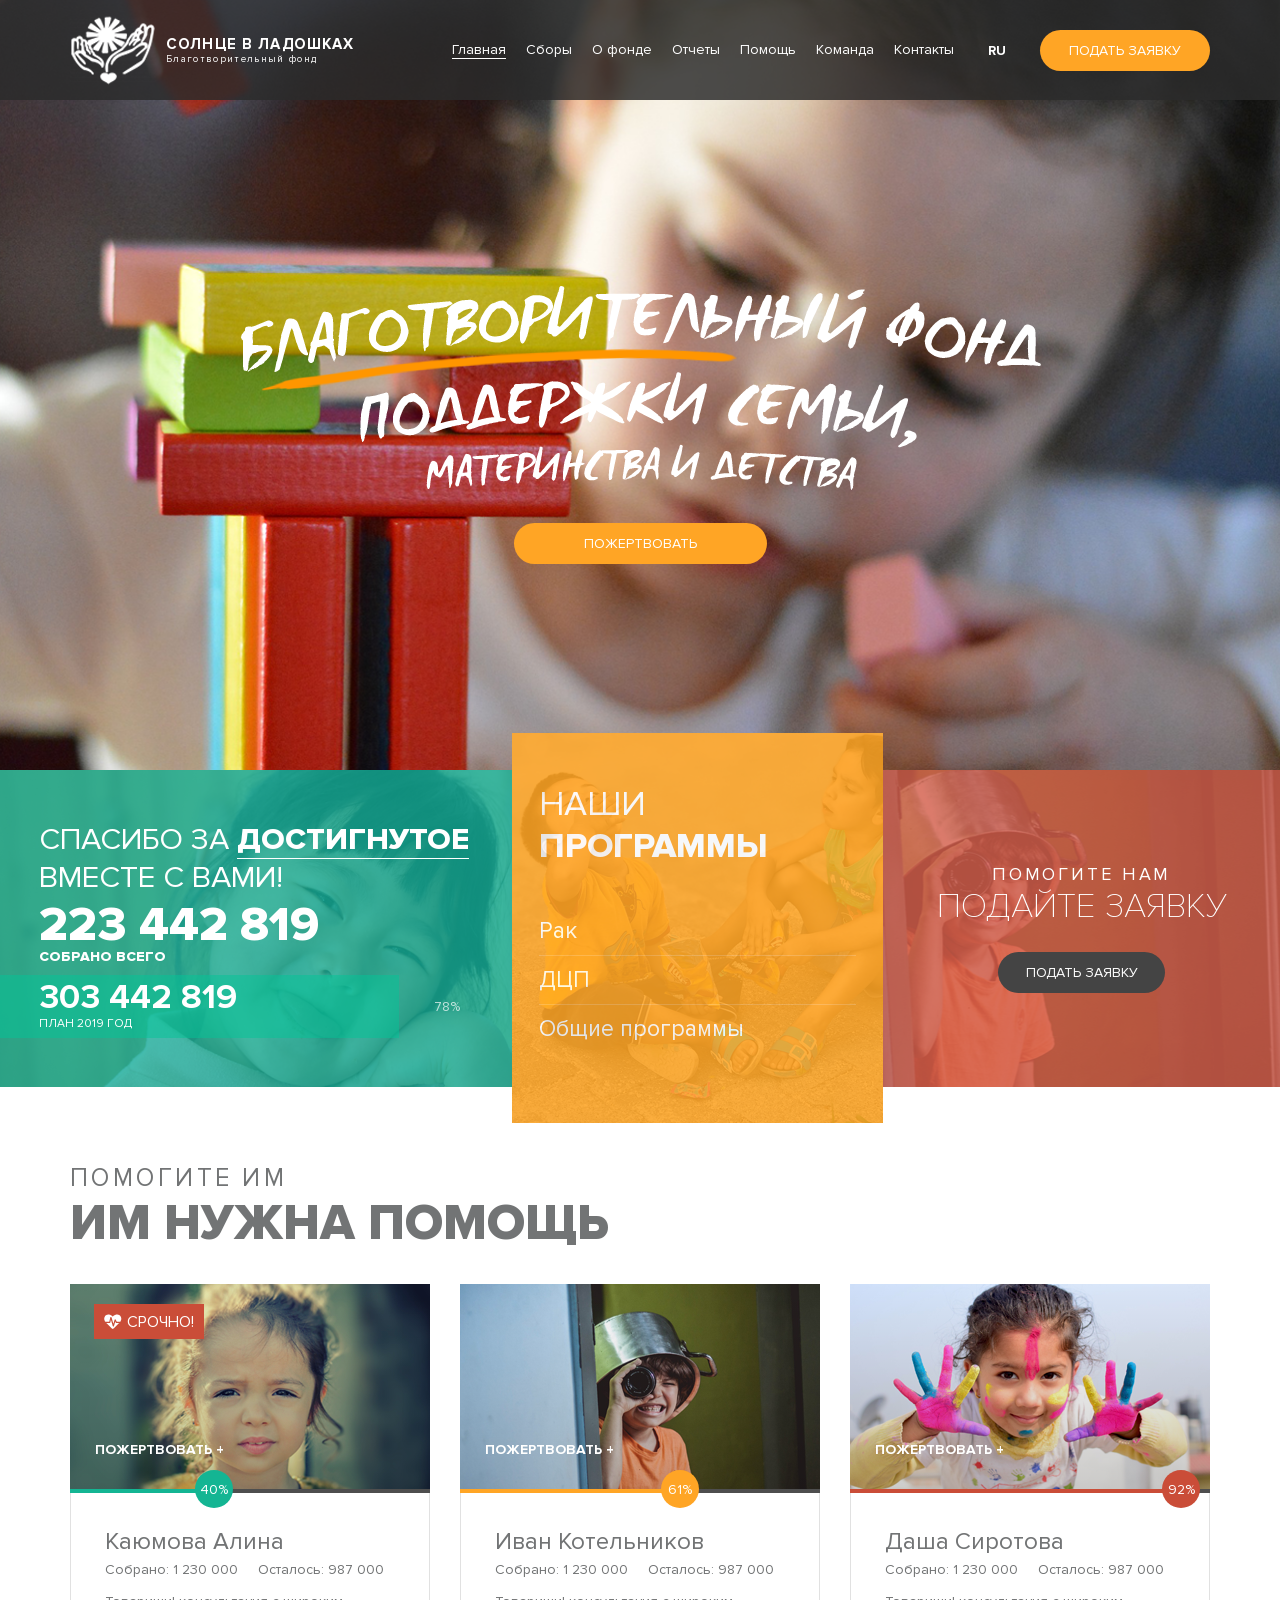
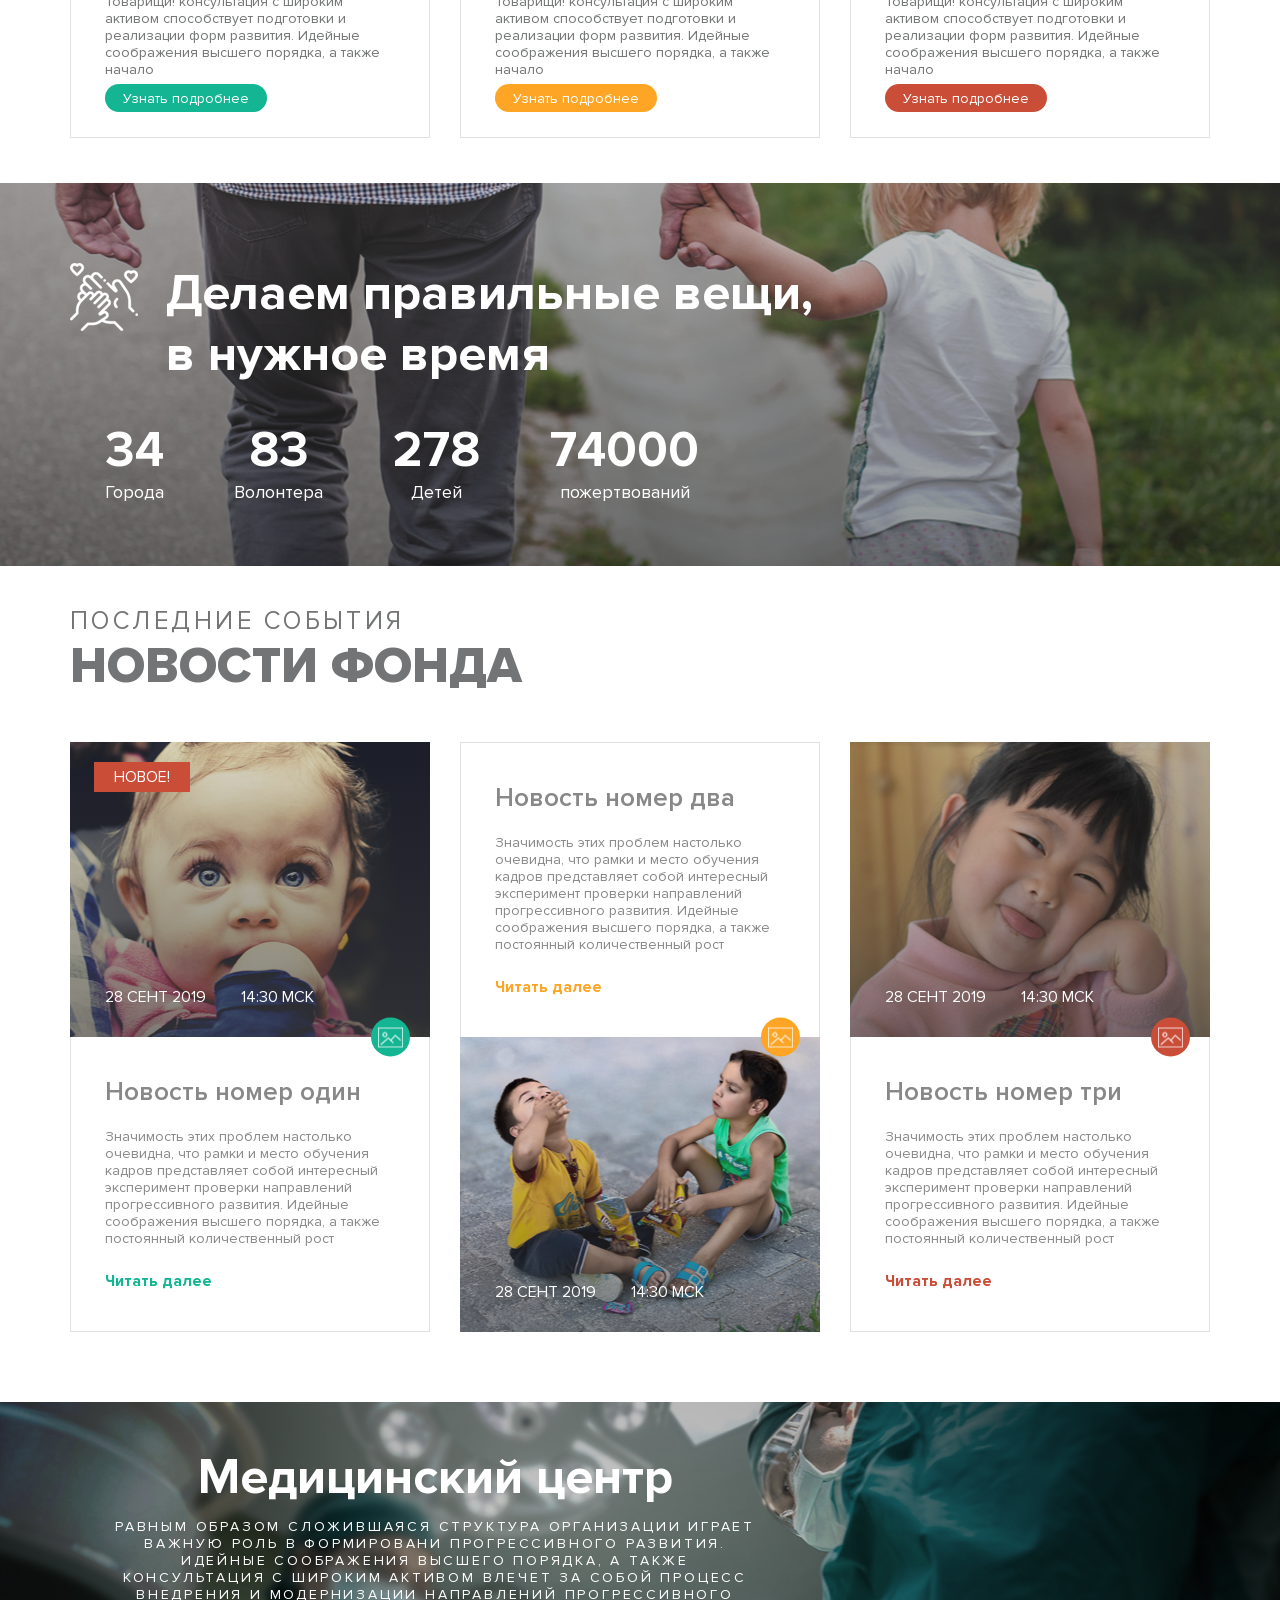
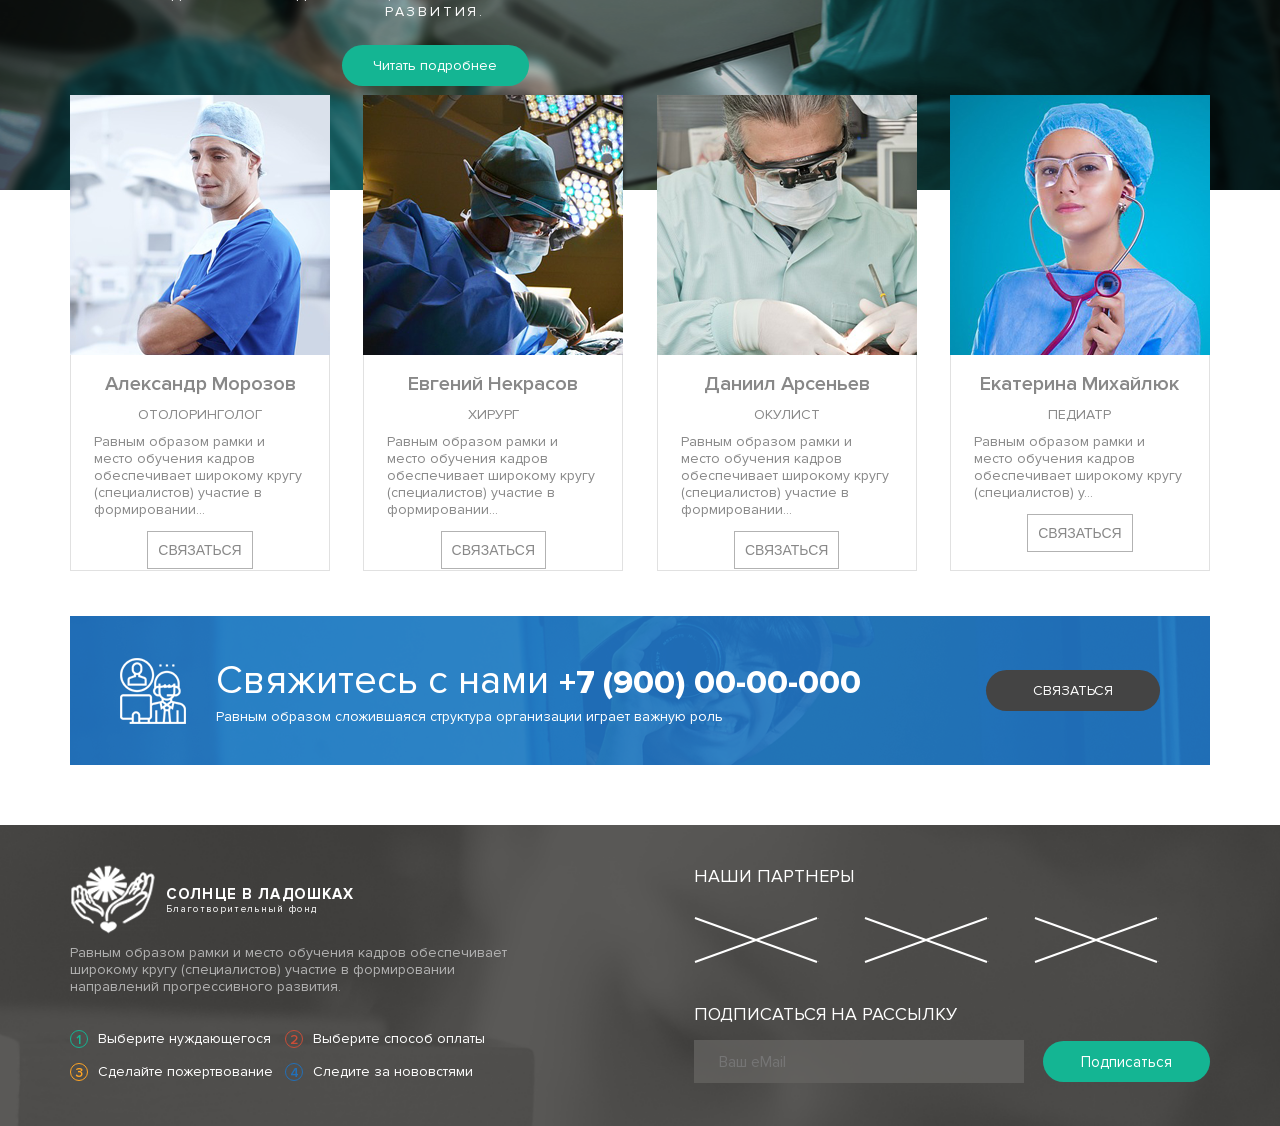
==== commit d10b9a06: "123123" ====
--- a/index.html
+++ b/index.html
@@ -1,412 +1,379 @@
 <!DOCTYPE html>
-<html lang="en">
+<html lang="ru">
+
 <head>
-	<meta charset="UTF-8">
-	<meta name="viewport" content="width=device-width, initial-scale=1">
-	<title>Малых Григорий - веб разработчик</title>
-	<link rel="stylesheet" href="css/main.css" type="text/css">
-	<link href="https://fonts.googleapis.com/css?family=Roboto:300,400,500,900&display=swap" rel="stylesheet">
-	<link href="https://fonts.googleapis.com/css?family=Open+Sans:300,400,600,700,800&display=swap" rel="stylesheet">
+   <meta charset="UTF-8">
+   <meta name="viewport" content="width=device-width, initial-scale=1.0">
+   <meta http-equiv="X-UA-Compatible" content="ie=edge">
+   <title>Document</title>
+   <link rel="stylesheet" href="css/style.css">
+   <link rel="stylesheet" href="fonts/Proxima Nova/stylesheet.css">
 </head>
+
 <body>
-	<header id="header">
-		<div class="container">
-			<div class="header-logo">
-				<div class="header-logo__photo"></div>
-				<div class="header-logo__desc">
-					<h3>Григорий Малых</h3>
-					<div>Разработка сайтов</div>
-				</div>
-			</div>
-			<div class="social-buttons">
-				<div class="social-btn">
-					<a href="https://vk.com/grishka_podmishka"></a>
-					<div class="email-box" style="display: none">malgr1009@gmail.com</div>
-					<div class="tele-box" style="display: none">+7(904)838-62-8</div>
-				</div>
-				<div class="social-btn" id="gmail-btn">
-					<a href="#"></a>
-				</div>
-				<div class="social-btn" id="tele-btn">
-					<a href="#"></a>
-				</div>
-			</div>
-		</div>
-	</header>
-	<section id="about">
-		<div class="container" id="cnt-1">
-			<div class="about-left">
-				<h1 class="about-title">Разрабатываю сайты для бизнеса:</h1>
-				<div class="about-desc">
-					<h4>Landing page - одностраничные сайты</h4>
-					<h4>Интернет-магазины</h4>
-					<h4>Мультилендинги</h4>
-					<h4>Корпоративные сайты</h4>
-					<h4>Сайты на Wordpress</h4>
-				</div>
-				<div class="action-btn">
-					<a href="#works">Посмотреть порфтолио</a>
-				</div>
-			</div>
-			<div class="about-right">
-				<h3 align="center">Оформить заказ</h3>
-				<form action="#">
-					<label for="email-input">Ваш email</label>
-					<input type="text" id="email-input">
-					<label for="msg-input">Сообщение</label>
-					<textarea name="msg-input" id="msg-input" cols="30" rows="5"></textarea>
-					<button>Отправить</button>
-				</form>
-			</div>
-		</div>
-	</section>
-	<section id="works">
-		<div class="container">
-			<h2 class="works-title">Несколько моих последних работ</h2>
-			<div class="works-subtitle">
-				Кликните на картинку, чтобы посмотреть подробности.
-			</div>
-			<div class="works-subtitle sub2">
-				Для вашего удобства, работы разбиты на категории. 
-			</div>
-			<div class="works-categories">
-				<div class="category active">Landing Pages</div>
-				<div class="category">Корпоративные сайты</div>
-				<div class="category">Мультилендинги</div>
-			</div>
-			<div class="portfolio">
-				<div class="portfolio-box landings">
-					<div class="portfolio-item">
-						<div class="p-item-overlay">
-							<div class="wrap">
-								<div class="title">Добрый картон</div>
-								<div class="button" id="dbk-btn">
-									Сроки, стоимость и тд.
-								</div>
-							</div>
-						</div>
-					</div>
-					<div class="portfolio-item">
-						<div class="p-item-overlay">
-							<div class="wrap">
-								<div class="title">Компания BTG</div>
-								<div class="button" id="btg-btn">
-									Сроки, стоимость и тд.
-								</div>
-							</div>
-						</div>
-					</div>
-					<div class="portfolio-item">
-						<div class="p-item-overlay">
-							<div class="wrap">
-								<div class="title">VR BOX Очки</div>
-								<div class="button" id="vr-btn">
-									Сроки, стоимость и тд.
-								</div>
-							</div>
-						</div>
-					</div>
-					<div class="portfolio-item">
-						<div class="p-item-overlay">
-							<div class="wrap">
-								<div class="title">ОВК Строй</div>
-								<div class="button" id="ovk-btn">
-									Сроки, стоимость и тд.
-								</div>
-							</div>
-						</div>
-					</div>
-					<div class="portfolio-item">
-						<div class="p-item-overlay">
-							<div class="wrap">
-								<div class="title">Coming Soon</div>
-								<div class="button">Сроки, стоимость и тд.</div>
-							</div>
-						</div>
-					</div>
-				<div class="portfolio-item">
-					<div class="p-item-overlay">
-						<div class="wrap">
-							<div class="title">Coming Soon</div>
-							<div class="button">Сроки, стоимость и тд.</div>
-						</div>
-					</div>
-				</div>
-				</div>
-				<div class="portfolio-box corps" style="display: none">
-					<div class="portfolio-item">
-						<div class="p-item-overlay">
-							<div class="wrap">
-								<div class="title">ОВК Строй</div>
-								<div class="button" id="ovk-btn">
-									Сроки, стоимость и тд.
-								</div>
-							</div>
-						</div>
-					</div>
-					<div class="portfolio-item">
-						<div class="p-item-overlay">
-							<div class="wrap">
-								<div class="title">Добрый картон</div>
-								<div class="button" id="dbk-btn">
-									Сроки, стоимость и тд.
-								</div>
-							</div>
-						</div>
-					</div>
-					<div class="portfolio-item">
-						<div class="p-item-overlay">
-							<div class="wrap">
-								<div class="title">Компания BTG</div>
-								<div class="button" id="btg-btn">
-									Сроки, стоимость и тд.
-								</div>
-							</div>
-						</div>
-					</div>
-					<div class="portfolio-item">
-						<div class="p-item-overlay">
-							<div class="wrap">
-								<div class="title">Coming Soon</div>
-								<div class="button">Сроки, стоимость и тд.</div>
-							</div>
-						</div>
-					</div>
-					<div class="portfolio-item">
-						<div class="p-item-overlay">
-							<div class="wrap">
-								<div class="title">Coming Soon</div>
-								<div class="button">Сроки, стоимость и тд.</div>
-							</div>
-						</div>
-					</div>
-					<div class="portfolio-item">
-						<div class="p-item-overlay">
-							<div class="wrap">
-								<div class="title">Coming Soon</div>
-								<div class="button">Сроки, стоимость и тд.</div>
-							</div>
-						</div>
-					</div>
-				</div>
-				<div class="portfolio-box shops" style="display: none">
-					<div class="portfolio-item">
-						<div class="p-item-overlay">
-							<div class="wrap">
-								<div class="title">Компания BTG</div>
-								<div class="button" id="btg-btn">
-									Сроки, стоимость и тд.
-								</div>
-							</div>
-						</div>
-					</div>
-					<div class="portfolio-item">
-						<div class="p-item-overlay">
-							<div class="wrap">
-								<div class="title">Coming Soon</div>
-								<div class="button">Сроки, стоимость и тд.</div>
-							</div>
-						</div>
-					</div>
-					<div class="portfolio-item">
-						<div class="p-item-overlay">
-							<div class="wrap">
-								<div class="title">Coming Soon</div>
-								<div class="button">Сроки, стоимость и тд.</div>
-							</div>
-						</div>
-					</div>
-					<div class="portfolio-item">
-						<div class="p-item-overlay">
-							<div class="wrap">
-								<div class="title">Coming Soon</div>
-								<div class="button">Сроки, стоимость и тд.</div>
-							</div>
-						</div>
-					</div>
-					<div class="portfolio-item">
-						<div class="p-item-overlay">
-							<div class="wrap">
-								<div class="title">Coming Soon</div>
-								<div class="button">Сроки, стоимость и тд.</div>
-							</div>
-						</div>
-					</div>
-					<div class="portfolio-item">
-						<div class="p-item-overlay">
-							<div class="wrap">
-								<div class="title">Coming Soon</div>
-								<div class="button">Сроки, стоимость и тд.</div>
-							</div>
-						</div>
-					</div>
-				</div>
-			</div>
-		</div>
-	</section>
-
-
-
-
-
-
-
-
-
-
-	<div class="modal" id="modal-btg" style="display: none">
-		<div class="close-area"></div>
-		<div class="modal-box">
-			<div class="close-btn">
-				<div class="cross-line line-plus"></div>
-				<div class="cross-line line-minus"></div>
-			</div>
-			<div class="modal-content">
-				<div class="content-left">
-					<div class="big-picture"></div>
-					<div class="mini-pictures">
-						<div class="mini-pictures__picture"></div>
-						<div class="mini-pictures__picture"></div>
-						<div class="mini-pictures__picture"></div>
-						<div class="mini-pictures__picture"></div>
-					</div>
-				</div>
-				<div class="content-right">
-					<h2 class="h2-title">Транспортная компания BTG</h2>
-					<h4 class="h4-title">Задача</h4>
-					<div>Заказчик обратился ко мне с просьбой сверстать сайт, который бы смотрелся одинаково хорошо во всех браузерах, а также на мобильных телефонах</div>
-					<h4 class="h4-title">Сроки</h4>
-					<div>10 дней</div>
-					<h4 class="h4-title">Бюджет</h4>
-					<div>Я не могу распространять условия по данному сайту по просьбе. Обычно такие проекты я делаю за N тысяч рублей. 
-					</div>
-					<div class="btns-gorizontal">
-						<div class="content-right__button">
-							<a target="_blank" href="btg/index.html">Перейти на сайт</a>
-						</div>
-						<div class="content-right__button">
-							<a href="#">Хочу такой сайт</a>
-						</div>
-					</div>
-				</div>
-			</div>
-		</div>
-	</div>
-	<div class="modal" id="modal-dbk" style="display: none">
-		<div class="close-area"></div>
-		<div class="modal-box">
-			<div class="close-btn">
-				<div class="cross-line line-plus"></div>
-				<div class="cross-line line-minus"></div>
-			</div>
-			<div class="modal-content">
-				<div class="content-left">
-					<div class="big-picture"></div>
-					<div class="mini-pictures">
-						<div class="mini-pictures__picture"></div>
-						<div class="mini-pictures__picture"></div>
-						<div class="mini-pictures__picture"></div>
-						<div class="mini-pictures__picture"></div>
-					</div>
-				</div>
-				<div class="content-right">
-					<h2 class="h2-title">Добрый картон</h2>
-					<h4 class="h4-title">Задача</h4>
-					<div>Ко мне обратился мой знакомый дизайнер с просьбой сверстать сайт по макету.</div>
-					<h4 class="h4-title">Сроки</h4>
-					<div>7 дней</div>
-					<h4 class="h4-title">Бюджет</h4>
-					<div>6000 рублей 
-					</div>
-					<div class="btns-gorizontal">
-						<div class="content-right__button">
-							<a target="_blank" href="dbk/index.html">Перейти на сайт</a>
-						</div>
-						<div class="content-right__button">
-							<a href="#">Хочу такой сайт</a>
-						</div>
-					</div>
-				</div>
-			</div>
-		</div>
-	</div>
-	<div class="modal" id="modal-vr" style="display: none">
-		<div class="close-area"></div>
-		<div class="modal-box">
-			<div class="close-btn">
-				<div class="cross-line line-plus"></div>
-				<div class="cross-line line-minus"></div>
-			</div>
-			<div class="modal-content">
-				<div class="content-left">
-					<div class="big-picture"></div>
-					<div class="mini-pictures">
-						<div class="mini-pictures__picture"></div>
-						<div class="mini-pictures__picture"></div>
-						<div class="mini-pictures__picture"></div>
-						<div class="mini-pictures__picture"></div>
-					</div>
-				</div>
-				<div class="content-right">
-					<h2 class="h2-title">VR BOX Очки</h2>
-					<h4 class="h4-title">Задача</h4>
-					<div>Этот сайт я верстал для моего друга. Ему нужен был адаптивный сайт, благодаря котому он смог увеличить продаваемость товара</div>
-					<h4 class="h4-title">Сроки</h4>
-					<div>4 дня</div>
-					<h4 class="h4-title">Бюджет</h4>
-					<div>5000 рублей 
-					</div>
-					<div class="btns-gorizontal">
-						<div class="content-right__button">
-							<a target="_blank" href="vr/index.html">Перейти на сайт</a>
-						</div>
-						<div class="content-right__button">
-							<a href="#">Хочу такой сайт</a>
-						</div>
-					</div>
-				</div>
-			</div>
-		</div>
-	</div>
-	<div class="modal" id="modal-ovk" style="display: none">
-		<div class="close-area"></div>
-		<div class="modal-box">
-			<div class="close-btn">
-				<div class="cross-line line-plus"></div>
-				<div class="cross-line line-minus"></div>
-			</div>
-			<div class="modal-content">
-				<div class="content-left">
-					<div class="big-picture"></div>
-					<div class="mini-pictures">
-						<div class="mini-pictures__picture"></div>
-						<div class="mini-pictures__picture"></div>
-						<div class="mini-pictures__picture"></div>
-						<div class="mini-pictures__picture"></div>
-					</div>
-				</div>
-				<div class="content-right">
-					<h2 class="h2-title">ОВК Строй</h2>
-					<h4 class="h4-title">Задача</h4>
-					<div>Моей задачей было сделать сайт под ключ для компании моего города</div>
-					<h4 class="h4-title">Сроки</h4>
-					<div>6 дней</div>
-					<h4 class="h4-title">Бюджет</h4>
-					<div>8000 рублей  
-					</div>
-					<div class="btns-gorizontal">
-						<div class="content-right__button">
-							<a target="_blank" href="https://siltrim.github.io/OVK/">Перейти на сайт</a>
-						</div>
-						<div class="content-right__button">
-							<a href="#">Хочу такой сайт</a>
-						</div>
-					</div>
-				</div>
-			</div>
-		</div>
-	</div>
-	<script src="https://ajax.googleapis.com/ajax/libs/jquery/3.4.1/jquery.min.js"></script>
-	<script src="js/script.js"></script>
+
+   <nav class="nav" id="nav">
+      <div class="container">
+         <div class="nav__logo logo">
+            <img src="img/logo.png" class="logo__img">
+            <div class="logo__text">
+               <div class="logo__title">Солнце в ладошках</div>
+               <div class="logo__subtitle">Благотворительный фонд</div>
+            </div>
+         </div>
+         <div class="nav__control">
+            <ul class="nav__elems">
+               <li class="nav__elem nav__elem--active"><a href="#">Главная</a></li>
+               <li class="nav__elem"><a href="#">Сборы</a></li>
+               <li class="nav__elem"><a href="#">О фонде</a></li>
+               <li class="nav__elem"><a href="#">Отчеты</a></li>
+               <li class="nav__elem"><a href="#">Помощь</a></li>
+               <li class="nav__elem"><a href="#">Команда</a></li>
+               <li class="nav__elem"><a href="#">Контакты</a></li>
+            </ul>
+            <div class="nav__burger">
+               <div class="nav__burger__line"></div>
+               <div class="nav__burger__line"></div>
+               <div class="nav__burger__line"></div>
+            </div>
+            <div class="nav__lang">RU</div>
+            <button class="nav__btn main__btn">Подать заявку</button>
+         </div>
+      </div>
+   </nav>
+
+   <header class="header" id="header">
+      <div class="header__content">
+         <img src="img/header/text.png" class="header__text">
+         <button class="header__btn main__btn">Пожертвовать</button>
+      </div>
+   </header>
+
+   <div class="rect">
+      <div class="rect__left">
+         <div class="rect__left__content">
+            <div class="rect__left__content__title">Спасибо за <span class="extrabold">достигнутое</span> вместе с вами!
+            </div>
+            <div class="rect__left__content__num-1 extrabold">223 442 819</div>
+            <div class="rect__left__content__subnum-1 extrabold">Собрано всего</div>
+            <div class="rect__left__content__num-2">303 442 819</div>
+            <div class="rect__left__content__subnum-2">план 2019 год</div>
+         </div>
+
+         <div class="rect__left__line">
+            <div class="rect__left__line__line"></div>
+            <div class="rect__left__line__num">78%</div>
+         </div>
+      </div>
+      <div class="rect__center">
+         <div class="rect__center__content">
+            <div class="rect__center__content__title">Наши <div class="extrabold">программы</div>
+            </div>
+            <div class="rect__center__content__item">Рак</div>
+            <div class="rect__center__content__item">ДЦП</div>
+            <div class="rect__center__content__item">Общие программы</div>
+         </div>
+      </div>
+      <div class="rect__right">
+         <div class="rect__right__content">
+            <div class="rect__right__content__subtitle">Помогите нам</div>
+            <div class="rect__right__content__title extrabold">Подайте заявку</div>
+            <button class="main__btn rect__right__content__btn">Подать заявку</button>
+         </div>
+      </div>
+   </div>
+
+   <section class="help" id="help">
+      <div class="container">
+         <h3 class="section__subtitle help__subtitle">Помогите им</h3>
+         <h2 class="section__title help__title">Им нужна помощь</h2>
+         <div class="help__wrap">
+            <div class="help__block">
+               <div class="help__block__img">
+                  <a href="#" class="help__block__img__donate">Пожертвовать +</a>
+                  <div class="help__block__img--urgent">
+                     <img src="img/help/heart.png" alt="">
+                     СРОЧНО!
+                  </div>
+               </div>
+               <div class="help__block__status">
+                  <div class="help__block__status--active"></div>
+                  <div class="help__block__status--circle">40%</div>
+               </div>
+               <div class="help__block__content">
+                  <div class="help__block__title">Каюмова Алина</div>
+                  <div class="help__block__state">
+                     <div class="help__block__collected">Собрано: 1 230 000</div>
+                     <div class="help__block__left">Осталось: 987 000</div>
+                  </div>
+                  <div class="help__block__desc">Товарищи! консультация с широким активом способствует подготовки и реализации форм развития. Идейные соображения высшего порядка, а также начало</div>
+                  <button class="help__block__btn main__btn">Узнать подробнее</button>
+               </div>
+            </div>
+            <div class="help__block">
+               <div class="help__block__img">
+                  <a href="#" class="help__block__img__donate">Пожертвовать +</a>
+               </div>
+               <div class="help__block__status">
+                  <div class="help__block__status--active"></div>
+                  <div class="help__block__status--circle">61%</div>
+               </div>
+               <div class="help__block__content">
+                  <div class="help__block__title">Иван Котельников</div>
+                  <div class="help__block__state">
+                     <div class="help__block__collected">Собрано: 1 230 000</div>
+                     <div class="help__block__left">Осталось: 987 000</div>
+                  </div>
+                  <div class="help__block__desc">Товарищи! консультация с широким активом способствует подготовки и реализации форм развития. Идейные соображения высшего порядка, а также начало</div>
+                  <button class="help__block__btn main__btn">Узнать подробнее</button>
+               </div>
+            </div>
+            <div class="help__block">
+               <div class="help__block__img">
+                  <a href="#" class="help__block__img__donate">Пожертвовать +</a>
+               </div>
+               <div class="help__block__status">
+                  <div class="help__block__status--active"></div>
+                  <div class="help__block__status--circle">92%</div>
+               </div>
+               <div class="help__block__content">
+                  <div class="help__block__title">Даша Сиротова</div>
+                  <div class="help__block__state">
+                     <div class="help__block__collected">Собрано: 1 230 000</div>
+                     <div class="help__block__left">Осталось: 987 000</div>
+                  </div>
+                  <div class="help__block__desc">Товарищи! консультация с широким активом способствует подготовки и реализации форм развития. Идейные соображения высшего порядка, а также начало</div>
+                  <button class="help__block__btn main__btn">Узнать подробнее</button>
+               </div>
+            </div>
+         </div>
+      </div>
+   </section>
+
+   <section class="promo" id="promo">
+      <div class="container">
+         <div class="promo__title--wrap">
+            <img src="img/promo/hands.png" class="promo__title--img">
+            <h2 class="promo__title">Делаем правильные вещи,<br>
+               в нужное время</h2>
+         </div>
+         <div class="promo__content">
+            <div class="promo__item">
+               <div class="promo__item__title">34</div>
+               <div class="promo__item__desc">Города</div>
+            </div>
+            <div class="promo__item">
+               <div class="promo__item__title">83</div>
+               <div class="promo__item__desc">Волонтера</div>
+            </div>
+            <div class="promo__item">
+               <div class="promo__item__title">278</div>
+               <div class="promo__item__desc">Детей</div>
+            </div>
+            <div class="promo__item">
+               <div class="promo__item__title">74000</div>
+               <div class="promo__item__desc">пожертвований</div>
+            </div>
+         </div>
+      </div>
+   </section>
+
+   <section class="news" id="news">
+      <div class="container">
+         <h3 class="section__subtitle help__subtitle">Последние события</h3>
+         <h2 class="section__title help__title">Новости фонда</h2>
+         <div class="news__content">
+            <div class="news__block">
+               <div class="news__block__img">
+                  <div class="news__block__img--btn">
+                     <img src="img/news/btn.png" alt="">
+                  </div>
+                  <div class="news__block__img__when">
+                     <div class="news__block__img--date">28 СЕНТ 2019</div>
+                     <div class="news__block__img--time">14:30 МСК</div>
+                  </div>
+                  <div class="news__block__img--urgent">
+                     НОВОЕ!
+                  </div>
+               </div>
+               <div class="news__block__content">
+                  <div class="news__block__title">Новость номер один</div>
+                  <div class="news__block__desc">Значимость этих проблем настолько очевидна, что рамки и место обучения кадров представляет собой интересный эксперимент проверки направлений прогрессивного развития. Идейные соображения высшего порядка, а также постоянный количественный рост</div>
+                  <a href="#" class="news__block__btn">Читать далее</a>
+               </div>
+            </div>
+            <div class="news__block news__block--reverse">
+               <div class="news__block__img">
+                  <div class="news__block__img--btn">
+                     <img src="img/news/btn.png" alt="">
+                  </div>
+                  <div class="news__block__img__when">
+                     <div class="news__block__img--date">28 СЕНТ 2019</div>
+                     <div class="news__block__img--time">14:30 МСК</div>
+                  </div>
+               </div>
+               <div class="news__block__content">
+                  <div class="news__block__title">Новость номер два</div>
+                  <div class="news__block__desc">Значимость этих проблем настолько очевидна, что рамки и место обучения кадров представляет собой интересный эксперимент проверки направлений прогрессивного развития. Идейные соображения высшего порядка, а также постоянный количественный рост</div>
+                  <a href="#" class="news__block__btn">Читать далее</a>
+               </div>
+            </div>
+            <div class="news__block">
+               <div class="news__block__img">
+                  <div class="news__block__img--btn">
+                     <img src="img/news/btn.png" alt="">
+                  </div>
+                  <div class="news__block__img__when">
+                     <div class="news__block__img--date">28 СЕНТ 2019</div>
+                     <div class="news__block__img--time">14:30 МСК</div>
+                  </div>
+               </div>
+               <div class="news__block__content">
+                  <div class="news__block__title">Новость номер три</div>
+                  <div class="news__block__desc">Значимость этих проблем настолько очевидна, что рамки и место обучения кадров представляет собой интересный эксперимент проверки направлений прогрессивного развития. Идейные соображения высшего порядка, а также постоянный количественный рост</div>
+                  <a href="#" class="news__block__btn">Читать далее</a>
+               </div>
+            </div>
+         </div>
+      </div>
+   </section>
+
+   <section class="medicine" id="medicine">
+      <div class="container">
+         <div class="medicine__content">
+            <div class="medicine__title">Медицинский центр</div>
+            <div class="medicine__desc">
+               Равным образом сложившаяся структура организации играет важную роль в формировани прогрессивного
+               развития. Идейные соображения высшего порядка, а также консультация с широким активом влечет за собой
+               процесс внедрения и модернизации направлений прогрессивного развития.
+            </div>
+            <button class="medicine__btn main__btn">Читать подробнее</button>
+         </div>
+      </div>
+   </section>
+
+   <section class="team" id="team">
+      <div class="container">
+         <div class="team__wrap">
+            <div class="team__block">
+               <div class="team__block__img"></div>
+               <div class="team__block__content">
+                  <div class="team__block__title">Александр Морозов</div>
+                  <div class="team__block__subtitle">Отолоринголог</div>
+                  <div class="team__block__desc">Равным образом рамки и место обучения кадров обеспечивает широкому кругу (специалистов) участие в формировании направлений прогрессивного развития. </div>
+                  <button class="team__block__btn">Связаться</button>
+               </div>
+            </div>
+            <div class="team__block">
+               <div class="team__block__img"></div>
+               <div class="team__block__content">
+                  <div class="team__block__title">Евгений Некрасов</div>
+                  <div class="team__block__subtitle">Хирург</div>
+                  <div class="team__block__desc">Равным образом рамки и место обучения кадров обеспечивает широкому кругу (специалистов) участие в формировании направлений прогрессивного развития. </div>
+                  <button class="team__block__btn">Связаться</button>
+               </div>
+            </div>
+            <div class="team__block">
+               <div class="team__block__img"></div>
+               <div class="team__block__content">
+                  <div class="team__block__title">Даниил Арсеньев</div>
+                  <div class="team__block__subtitle">Окулист</div>
+                  <div class="team__block__desc">Равным образом рамки и место обучения кадров обеспечивает широкому кругу (специалистов) участие в формировании направлений прогрессивного развития. </div>
+                  <button class="team__block__btn">Связаться</button>
+               </div>
+            </div>
+            <div class="team__block">
+               <div class="team__block__img"></div>
+               <div class="team__block__content">
+                  <div class="team__block__title">Екатерина Михайлюк</div>
+                  <div class="team__block__subtitle">Педиатр</div>
+                  <div class="team__block__desc">Равным образом рамки и место обучения кадров обеспечивает широкому
+                     кругу (специалистов) участие в формировании направлений прогрессивного развития.</div>
+                  <button class="team__block__btn">Связаться</button>
+               </div>
+            </div>
+         </div>
+      </div>
+   </section>
+
+   <section class="contactus" id="contactus">
+      <div class="container">
+         <div class="contactus__inner">
+            <div class="contactus__left">
+               <img class="contactus__img" src="img/contactus/img.png" alt="">
+               <div class="contactus__text">
+                  <h2 class="contactus__title">Свяжитесь с нами
+                     <a href="tel:+79000000000 " class="contactus__title__tel extrabold">+7 (900) 00-00-000</a></h2>
+                  <div class="contactus__subtitle">Равным образом сложившаяся структура организации играет важную роль
+                  </div>
+               </div>
+            </div>
+            <button class="contactus__btn main__btn">Связаться</button>
+         </div>
+      </div>
+   </section>
+
+   <footer class="footer" id="footer">
+      <div class="container">
+         <div class="footer__left">
+            <div class="footer__logo logo">
+               <img src="img/logo.png" class="logo__img">
+               <div class="logo__text">
+                  <div class="logo__title">Солнце в ладошках</div>
+                  <div class="logo__subtitle">Благотворительный фонд</div>
+               </div>
+            </div>
+            <div class="footer__desc">Равным образом рамки и место обучения кадров обеспечивает широкому кругу
+               (специалистов) участие в формировании направлений прогрессивного развития. </div>
+            <ol class="footer__choose">
+               <li class="footer__choose__item">
+                  <div class="footer__choose__num">1</div>
+                  <div class="footer__choose__text">Выберите нуждающегося</div>
+               </li>
+               <li class="footer__choose__item">
+                  <div class="footer__choose__num">2</div>
+                  <div class="footer__choose__text">Выберите способ оплаты</div>
+               </li>
+               <li class="footer__choose__item">
+                  <div class="footer__choose__num">3</div>
+                  <div class="footer__choose__text">Сделайте пожертвование</div>
+               </li>
+               <li class="footer__choose__item">
+                  <div class="footer__choose__num">4</div>
+                  <div class="footer__choose__text">Следите за нововстями</div>
+               </li>
+            </ol>
+         </div>
+         <div class="footer__right">
+            <div class="footer__partners__title">Наши партнеры</div>
+            <div class="footer__partners">
+               <div class="footer__partner"></div>
+               <div class="footer__partner"></div>
+               <div class="footer__partner"></div>
+            </div>
+            <div class="footer__form__title">Подписаться на рассылку</div>
+            <form action="#" class="footer__form">
+               <input placeholder="Ваш eMail" class="footer__form__input" type="text">
+               <button type="submit" class="footer__form__btn main__btn">Подписаться</button>
+            </form>
+         </div>
+      </div>
+   </footer>
+
+   <div class="responsive__menu">
+      <ul class="responsive__menu__elems">
+         <li class="responsive__menu__elem responsive__menu__elem--active"><a href="#">Главная</a></li>
+         <li class="responsive__menu__elem"><a href="#">Сборы</a></li>
+         <li class="responsive__menu__elem"><a href="#">О фонде</a></li>
+         <li class="responsive__menu__elem"><a href="#">Отчеты</a></li>
+         <li class="responsive__menu__elem"><a href="#">Помощь</a></li>
+         <li class="responsive__menu__elem"><a href="#">Команда</a></li>
+         <li class="responsive__menu__elem"><a href="#">Контакты</a></li>
+      </ul>
+   </div>
+
+   <script src="js/jquery.min.js"></script>
+   <script src="js/main.js"></script>
 </body>
+
 </html>
--- a/css/style.css
+++ b/css/style.css
@@ -0,0 +1,1567 @@
+* {
+  margin: 0;
+  padding: 0;
+  -webkit-box-sizing: border-box;
+          box-sizing: border-box;
+}
+
+body {
+  font-family: 'Proxima Nova Rg';
+}
+
+.container {
+  max-width: 1140px;
+  margin: 0 auto;
+}
+
+.main__btn {
+  height: 41px;
+  font-family: "Proxima Nova Rg";
+  color: white;
+  text-transform: uppercase;
+  font-size: 14px;
+  border: none;
+  background: #ffa525;
+  border-radius: 21px;
+  cursor: pointer;
+}
+
+.logo {
+  display: -webkit-box;
+  display: -ms-flexbox;
+  display: flex;
+  -webkit-box-align: center;
+      -ms-flex-align: center;
+          align-items: center;
+}
+
+.logo__text {
+  color: white;
+  margin-left: 10px;
+}
+
+.logo__title {
+  font-size: 15px;
+  text-transform: uppercase;
+  font-weight: 600;
+  letter-spacing: 1.14px;
+}
+
+.logo__subtitle {
+  font-size: 10px;
+  letter-spacing: 1.33px;
+  font-weight: 100;
+}
+
+.extrabold {
+  font-family: 'Proxima Nova Th';
+  font-weight: 900;
+}
+
+.section__title {
+  font-size: 50px;
+  font-family: 'Proxima Nova Th';
+  font-weight: 900;
+  color: #727475;
+  text-transform: uppercase;
+}
+
+.section__subtitle {
+  font-size: 25px;
+  letter-spacing: 3.46px;
+  color: #727475;
+  text-transform: uppercase;
+  font-weight: 300;
+  margin-top: 40px;
+}
+
+.nav {
+  height: 100px;
+  width: 100%;
+  background-color: rgba(43, 43, 43, 0.84);
+  position: fixed;
+  top: 0;
+  left: 0;
+  z-index: 200;
+}
+
+.nav .container {
+  display: -webkit-box;
+  display: -ms-flexbox;
+  display: flex;
+  -webkit-box-pack: justify;
+      -ms-flex-pack: justify;
+          justify-content: space-between;
+  -webkit-box-align: center;
+      -ms-flex-align: center;
+          align-items: center;
+  height: inherit;
+}
+
+.nav__burger {
+  display: none;
+  width: 30px;
+  height: 18px;
+  -webkit-box-orient: vertical;
+  -webkit-box-direction: normal;
+      -ms-flex-direction: column;
+          flex-direction: column;
+  -webkit-box-pack: justify;
+      -ms-flex-pack: justify;
+          justify-content: space-between;
+  cursor: pointer;
+}
+
+.nav__burger__line {
+  width: 30px;
+  height: 2px;
+  background: white;
+}
+
+.nav__control {
+  display: -webkit-box;
+  display: -ms-flexbox;
+  display: flex;
+  -webkit-box-align: center;
+      -ms-flex-align: center;
+          align-items: center;
+}
+
+.nav__elems {
+  list-style: none;
+  display: -webkit-box;
+  display: -ms-flexbox;
+  display: flex;
+}
+
+.nav__elem {
+  margin-left: 10px;
+  margin-right: 10px;
+  color: white;
+  font-size: 14px;
+  border-bottom: 1px solid transparent;
+}
+
+.nav__elem:first-child {
+  margin-left: 0;
+}
+
+.nav__elem:last-child {
+  margin-right: 0;
+}
+
+.nav__elem a {
+  color: white;
+  text-decoration: none;
+}
+
+.nav__elem--active {
+  border-bottom: 1px solid white;
+}
+
+.nav__lang {
+  font-weight: 700;
+  color: white;
+  margin-left: 34px;
+  margin-right: 34px;
+  font-size: 14px;
+}
+
+.nav__btn {
+  width: 170px;
+}
+
+.header {
+  width: 100%;
+  height: 770px;
+  background-image: url(../img/header/bg.png);
+  background-position: center;
+  background-repeat: no-repeat;
+  background-size: cover;
+  display: -webkit-box;
+  display: -ms-flexbox;
+  display: flex;
+  -webkit-box-pack: center;
+      -ms-flex-pack: center;
+          justify-content: center;
+  -webkit-box-align: center;
+      -ms-flex-align: center;
+          align-items: center;
+}
+
+.header__content {
+  margin-top: 80px;
+  display: -webkit-box;
+  display: -ms-flexbox;
+  display: flex;
+  -webkit-box-orient: vertical;
+  -webkit-box-direction: normal;
+      -ms-flex-direction: column;
+          flex-direction: column;
+}
+
+.header__btn {
+  width: 253px;
+  -ms-flex-item-align: center;
+      -ms-grid-row-align: center;
+      align-self: center;
+  margin-top: 33px;
+}
+
+.rect {
+  width: 100%;
+  display: -webkit-box;
+  display: -ms-flexbox;
+  display: flex;
+  -webkit-box-align: center;
+      -ms-flex-align: center;
+          align-items: center;
+  position: relative;
+  margin-top: -37px;
+  color: white;
+}
+
+.rect__left {
+  width: 40%;
+  height: 317px;
+  background-color: #10b8a1;
+  position: relative;
+  padding-top: 50px;
+  padding-bottom: 49px;
+}
+
+.rect__left:before {
+  content: '';
+  position: absolute;
+  top: 0;
+  left: 0;
+  width: 100%;
+  height: 100%;
+  background-image: url(../img/rect/left.png);
+  background-repeat: no-repeat;
+  background-size: cover;
+  background-position: left;
+  opacity: .5;
+}
+
+.rect__left__line {
+  position: absolute;
+  bottom: 49px;
+  width: 100%;
+  display: -webkit-box;
+  display: -ms-flexbox;
+  display: flex;
+  -webkit-box-align: center;
+      -ms-flex-align: center;
+          align-items: center;
+}
+
+.rect__left__line__line {
+  width: 78%;
+  height: 63px;
+  background-color: #02c598;
+  opacity: .5;
+  position: relative;
+  margin-right: 35px;
+}
+
+.rect__left__line__num {
+  font-size: 14px;
+  color: white;
+  font-weight: 300;
+  opacity: .7;
+}
+
+.rect__left__content {
+  width: 435px;
+  margin: 0 auto;
+  opacity: 1;
+  position: relative;
+  z-index: 20;
+}
+
+.rect__left__content__title {
+  text-transform: uppercase;
+  color: white;
+  font-size: 31px;
+  font-weight: 300;
+}
+
+.rect__left__content__title span {
+  border-bottom: 1px solid white;
+}
+
+.rect__left__content__num-1 {
+  font-size: 48px;
+}
+
+.rect__left__content__subnum-1 {
+  text-transform: uppercase;
+  line-height: 5px;
+  font-size: 14px;
+}
+
+.rect__left__content__num-2 {
+  font-weight: 700;
+  font-size: 35px;
+  margin-top: 17px;
+}
+
+.rect__left__content__subnum-2 {
+  text-transform: uppercase;
+  line-height: 12px;
+  font-size: 12px;
+}
+
+.rect__center {
+  width: 29%;
+  height: 390px;
+  background-color: #ffa525;
+  position: relative;
+  padding-top: 50px;
+}
+
+.rect__center:before {
+  content: '';
+  position: absolute;
+  top: 0;
+  left: 0;
+  width: 100%;
+  height: 100%;
+  background-image: url(../img/rect/center.png);
+  background-repeat: no-repeat;
+  background-size: cover;
+  background-position: center;
+}
+
+.rect__center__content {
+  width: 317px;
+  margin: 0 auto;
+}
+
+.rect__center__content__title {
+  font-size: 35px;
+  text-transform: uppercase;
+  margin-bottom: 40px;
+  font-weight: 300;
+}
+
+.rect__center__content__item {
+  font-size: 23px;
+  padding-top: 10px;
+  padding-bottom: 10px;
+  border-bottom: 1px solid rgba(255, 255, 255, 0.2);
+}
+
+.rect__center__content__item:last-child {
+  border-bottom: none;
+}
+
+.rect__right {
+  width: 31%;
+  height: 317px;
+  background-color: #d45d49;
+  position: relative;
+  display: -webkit-box;
+  display: -ms-flexbox;
+  display: flex;
+  -webkit-box-pack: center;
+      -ms-flex-pack: center;
+          justify-content: center;
+  -webkit-box-align: center;
+      -ms-flex-align: center;
+          align-items: center;
+}
+
+.rect__right:before {
+  content: '';
+  position: absolute;
+  top: 0;
+  left: 0;
+  width: 100%;
+  height: 100%;
+  background-image: url(../img/rect/right.png);
+  background-repeat: no-repeat;
+  background-size: cover;
+  background-position: center;
+  opacity: .44;
+}
+
+.rect__right__content {
+  position: relative;
+  text-align: center;
+}
+
+.rect__right__content__btn {
+  width: 167px;
+  background-color: #444444;
+}
+
+.rect__right__content__subtitle {
+  text-transform: uppercase;
+  letter-spacing: 2.88px;
+  font-size: 18px;
+}
+
+.rect__right__content__title {
+  text-transform: uppercase;
+  font-size: 35px;
+  margin-bottom: 25px;
+  font-weight: 300;
+}
+
+.help {
+  padding-bottom: 15px;
+}
+
+.help__wrap {
+  display: -webkit-box;
+  display: -ms-flexbox;
+  display: flex;
+  -webkit-box-pack: justify;
+      -ms-flex-pack: justify;
+          justify-content: space-between;
+}
+
+.help__block {
+  width: 360px;
+  margin-top: 30px;
+  margin-bottom: 30px;
+}
+
+.help__block:nth-child(1) .help__block__img {
+  background-image: url(../img/help/1.png);
+}
+
+.help__block:nth-child(1) .help__block__status--active {
+  width: 40%;
+  background-color: #14b593;
+}
+
+.help__block:nth-child(1) .help__block__status--circle {
+  background-color: #14b593;
+  left: 40%;
+}
+
+.help__block:nth-child(1) .help__block__btn {
+  background-color: #14b593;
+}
+
+.help__block:nth-child(2) .help__block__img {
+  background-image: url(../img/help/2.png);
+}
+
+.help__block:nth-child(2) .help__block__status--active {
+  width: 61%;
+  background-color: #ffa525;
+}
+
+.help__block:nth-child(2) .help__block__status--circle {
+  left: 61%;
+  background-color: #ffa525;
+}
+
+.help__block:nth-child(2) .help__block__btn {
+  background-color: #ffa525;
+}
+
+.help__block:nth-child(3) .help__block__img {
+  background-image: url(../img/help/3.png);
+}
+
+.help__block:nth-child(3) .help__block__status--active {
+  width: 92%;
+  background-color: #ca4d38;
+}
+
+.help__block:nth-child(3) .help__block__status--circle {
+  left: 92%;
+  background-color: #ca4d38;
+}
+
+.help__block:nth-child(3) .help__block__btn {
+  background-color: #ca4d38;
+}
+
+.help__block__img {
+  height: 205px;
+  background-size: cover;
+  background-position: center;
+  background-repeat: no-repeat;
+  position: relative;
+}
+
+.help__block__img:before {
+  content: '';
+  position: absolute;
+  top: 0;
+  left: 0;
+  width: 100%;
+  height: 100%;
+  background-image: -webkit-gradient(linear, left top, left bottom, from(rgba(0, 0, 0, 0)), to(rgba(0, 0, 0, 0.2)));
+  background-image: linear-gradient(to bottom, rgba(0, 0, 0, 0), rgba(0, 0, 0, 0.2));
+}
+
+.help__block__img__donate {
+  color: white;
+  text-decoration: none;
+  font-size: 14px;
+  text-transform: uppercase;
+  font-weight: 600;
+  position: absolute;
+  bottom: 30px;
+  left: 25px;
+  border-bottom: 1px solid transparent;
+  cursor: pointer;
+}
+
+.help__block__img__donate:hover {
+  border-bottom: 1px solid white;
+}
+
+.help__block__img--urgent {
+  color: white;
+  background-color: #ca4d38;
+  display: inline-block;
+  padding: 10px;
+  position: absolute;
+  top: 20px;
+  left: 24px;
+  text-transform: uppercase;
+  display: -webkit-box;
+  display: -ms-flexbox;
+  display: flex;
+  -webkit-box-align: center;
+      -ms-flex-align: center;
+          align-items: center;
+  line-height: 0;
+}
+
+.help__block__img--urgent img {
+  margin-right: 5px;
+}
+
+.help__block__status {
+  width: 100%;
+  height: 4px;
+  background-color: #4e4e4e;
+  position: relative;
+}
+
+.help__block__status--active {
+  position: absolute;
+  top: 0;
+  left: 0;
+  height: 100%;
+}
+
+.help__block__status--circle {
+  position: absolute;
+  height: 38px;
+  -webkit-transform: translate(-50%, -50%);
+          transform: translate(-50%, -50%);
+  width: 38px;
+  border-radius: 50%;
+  display: -webkit-box;
+  display: -ms-flexbox;
+  display: flex;
+  -webkit-box-pack: center;
+      -ms-flex-pack: center;
+          justify-content: center;
+  -webkit-box-align: center;
+      -ms-flex-align: center;
+          align-items: center;
+  font-size: 14px;
+  color: white;
+}
+
+.help__block__content {
+  border: 1px solid #e1e1e1;
+  border-top: none;
+  padding: 29px 34px;
+  color: #727475;
+  height: 245px;
+  position: relative;
+}
+
+.help__block__title {
+  font-size: 24px;
+  font-weight: 500;
+  margin-bottom: 5px;
+  margin-top: 5px;
+}
+
+.help__block__state {
+  font-size: 14px;
+  display: -webkit-box;
+  display: -ms-flexbox;
+  display: flex;
+  margin-bottom: 15px;
+}
+
+.help__block__collected {
+  margin-right: 20px;
+}
+
+.help__block__desc {
+  font-size: 14px;
+  margin-bottom: 20px;
+}
+
+.help__block__btn {
+  width: 162px;
+  height: 28px;
+  font-size: 14px;
+  text-transform: none;
+  position: absolute;
+  bottom: 25px;
+}
+
+.promo {
+  width: 100%;
+  height: 383px;
+  background-image: url(../img/promo/bg.png);
+  background-position: center;
+  background-repeat: no-repeat;
+  background-size: cover;
+  padding-top: 80px;
+  color: white;
+}
+
+.promo__title {
+  font-size: 50px;
+  font-weight: bold;
+  margin-bottom: 35px;
+}
+
+.promo__title--wrap {
+  display: -webkit-box;
+  display: -ms-flexbox;
+  display: flex;
+}
+
+.promo__title--img {
+  width: 68px;
+  height: 68px;
+  margin-right: 28px;
+}
+
+.promo__content {
+  display: -webkit-box;
+  display: -ms-flexbox;
+  display: flex;
+}
+
+.promo__item {
+  text-align: center;
+  margin-right: 35px;
+  margin-left: 35px;
+}
+
+.promo__item__title {
+  font-size: 50px;
+  font-weight: bold;
+}
+
+.promo__item__desc {
+  font-size: 18px;
+  font-weight: 300;
+}
+
+.news {
+  padding-bottom: 70px;
+}
+
+.news__content {
+  display: -webkit-box;
+  display: -ms-flexbox;
+  display: flex;
+  -webkit-box-pack: justify;
+      -ms-flex-pack: justify;
+          justify-content: space-between;
+  margin-top: 45px;
+}
+
+.news__block {
+  width: 360px;
+  display: -webkit-box;
+  display: -ms-flexbox;
+  display: flex;
+  -webkit-box-orient: vertical;
+  -webkit-box-direction: normal;
+      -ms-flex-direction: column;
+          flex-direction: column;
+}
+
+.news__block:nth-child(1) .news__block__img {
+  background-image: url(../img/news/1.png);
+}
+
+.news__block:nth-child(1) .news__block__btn {
+  color: #14b593;
+}
+
+.news__block:nth-child(1) .news__block__img--btn {
+  background-color: #14b593;
+}
+
+.news__block:nth-child(2) .news__block__img {
+  background-image: url(../img/news/2.png);
+}
+
+.news__block:nth-child(2) .news__block__btn {
+  color: #ffa525;
+}
+
+.news__block:nth-child(2) .news__block__img--btn {
+  background-color: #ffa525;
+}
+
+.news__block:nth-child(3) .news__block__img {
+  background-image: url(../img/news/3.png);
+}
+
+.news__block:nth-child(3) .news__block__btn {
+  color: #ca4d38;
+}
+
+.news__block:nth-child(3) .news__block__img--btn {
+  background-color: #ca4d38;
+}
+
+.news__block__img {
+  height: 295px;
+  background-size: cover;
+  background-position: center;
+  background-repeat: no-repeat;
+  position: relative;
+}
+
+.news__block__img:before {
+  content: '';
+  position: absolute;
+  top: 0;
+  left: 0;
+  width: 100%;
+  height: 100%;
+  background-image: -webkit-gradient(linear, left top, left bottom, from(rgba(0, 0, 0, 0)), to(rgba(60, 60, 60, 0.6)));
+  background-image: linear-gradient(to bottom, rgba(0, 0, 0, 0), rgba(60, 60, 60, 0.6));
+}
+
+.news__block__img--btn {
+  width: 39px;
+  height: 39px;
+  display: -webkit-box;
+  display: -ms-flexbox;
+  display: flex;
+  -webkit-box-pack: center;
+      -ms-flex-pack: center;
+          justify-content: center;
+  -webkit-box-align: center;
+      -ms-flex-align: center;
+          align-items: center;
+  border-radius: 50%;
+  position: absolute;
+  bottom: 0;
+  right: 20px;
+  -webkit-transform: translateY(50%);
+          transform: translateY(50%);
+}
+
+.news__block__img__when {
+  color: white;
+  display: -webkit-box;
+  display: -ms-flexbox;
+  display: flex;
+  position: absolute;
+  bottom: 30px;
+  left: 35px;
+  font-size: 16px;
+  text-transform: uppercase;
+}
+
+.news__block__img--date {
+  margin-right: 35px;
+}
+
+.news__block__img--urgent {
+  color: white;
+  background-color: #ca4d38;
+  display: inline-block;
+  padding: 10px 20px;
+  position: absolute;
+  top: 20px;
+  left: 24px;
+  text-transform: uppercase;
+  line-height: 10px;
+}
+
+.news__block__content {
+  border: 1px solid #e1e1e1;
+  border-top: none;
+  padding: 29px 34px;
+  color: #888888;
+  height: 295px;
+  position: relative;
+}
+
+.news__block__title {
+  margin-top: 10px;
+  font-size: 26px;
+  font-weight: 400;
+  margin-bottom: 20px;
+  font-family: 'Proxima Nova Lt';
+  font-weight: 600;
+}
+
+.news__block__desc {
+  font-size: 14px;
+}
+
+.news__block__btn {
+  font-size: 16px;
+  text-decoration: none;
+  position: absolute;
+  bottom: 40px;
+  font-weight: 600;
+}
+
+.news__block--reverse {
+  -webkit-box-orient: vertical;
+  -webkit-box-direction: reverse;
+      -ms-flex-direction: column-reverse;
+          flex-direction: column-reverse;
+}
+
+.news__block--reverse .news__block__content {
+  border-bottom: none;
+  border-top: 1px solid #e1e1e1;
+}
+
+.news__block--reverse .news__block__img--btn {
+  top: 0;
+  -webkit-transform: translateY(-50%);
+          transform: translateY(-50%);
+}
+
+.medicine {
+  padding-top: 45px;
+  height: 388px;
+  background-repeat: no-repeat;
+  background-size: cover;
+  background-position: center;
+  background-image: url(../img/medicine/bg.png);
+}
+
+.medicine__content {
+  margin-left: 40px;
+  text-align: center;
+  width: 650px;
+  color: white;
+}
+
+.medicine__title {
+  font-size: 50px;
+  font-weight: bold;
+}
+
+.medicine__desc {
+  text-transform: uppercase;
+  letter-spacing: 2.8px;
+  font-size: 14px;
+  font-weight: 300;
+  margin-top: 10px;
+  margin-bottom: 25px;
+}
+
+.medicine__btn {
+  background-color: #14b593;
+  width: 187px;
+  font-size: 14px;
+  text-transform: none;
+}
+
+.team {
+  padding-bottom: 45px;
+}
+
+.team__wrap {
+  display: -webkit-box;
+  display: -ms-flexbox;
+  display: flex;
+  -webkit-box-pack: justify;
+      -ms-flex-pack: justify;
+          justify-content: space-between;
+  margin-top: -95px;
+}
+
+.team__block {
+  width: 260px;
+}
+
+.team__block:nth-child(1) .team__block__img {
+  background-image: url(../img/team/1.png);
+}
+
+.team__block:nth-child(2) .team__block__img {
+  background-image: url(../img/team/2.png);
+}
+
+.team__block:nth-child(3) .team__block__img {
+  background-image: url(../img/team/3.png);
+}
+
+.team__block:nth-child(4) .team__block__img {
+  background-image: url(../img/team/4.png);
+}
+
+.team__block__img {
+  background-repeat: no-repeat;
+  background-size: cover;
+  background-position: center;
+  height: 260px;
+}
+
+.team__block__content {
+  height: 216px;
+  border: 1px solid #e1e1e1;
+  color: #888888;
+  padding-left: 23px;
+  padding-right: 23px;
+  padding-top: 17px;
+  padding-bottom: 20px;
+  border-top: none;
+  text-align: center;
+}
+
+.team__block__title {
+  font-size: 20px;
+  font-family: 'Proxima Nova Lt';
+  font-weight: 600;
+  text-align: center;
+  margin-bottom: 10px;
+}
+
+.team__block__subtitle {
+  font-size: 14px;
+  text-transform: uppercase;
+  text-align: center;
+  margin-bottom: 10px;
+}
+
+.team__block__desc {
+  font-size: 14px;
+  text-align: left;
+  margin-bottom: 13px;
+}
+
+.team__block__btn {
+  background: none;
+  font-size: 14px;
+  text-transform: uppercase;
+  padding: 10px;
+  border: 1px solid #b2b2b2;
+  color: #888888;
+  cursor: pointer;
+}
+
+.contactus {
+  margin-bottom: 60px;
+}
+
+.contactus__inner {
+  height: 149px;
+  width: 100%;
+  background-image: url(../img/contactus/bg.png);
+  background-position: center;
+  background-size: cover;
+  background-repeat: no-repeat;
+  padding-right: 50px;
+  padding-left: 50px;
+  display: -webkit-box;
+  display: -ms-flexbox;
+  display: flex;
+  -webkit-box-align: center;
+      -ms-flex-align: center;
+          align-items: center;
+  color: white;
+  -webkit-box-pack: justify;
+      -ms-flex-pack: justify;
+          justify-content: space-between;
+}
+
+.contactus__img {
+  width: 66px;
+  height: 66px;
+  margin-right: 30px;
+}
+
+.contactus__left {
+  display: -webkit-box;
+  display: -ms-flexbox;
+  display: flex;
+  -webkit-box-align: center;
+      -ms-flex-align: center;
+          align-items: center;
+}
+
+.contactus__title {
+  font-size: 40px;
+  font-weight: 300;
+  margin-bottom: 3px;
+}
+
+.contactus__title__tel {
+  color: white;
+  font-size: 33px;
+  text-decoration: none;
+  border-bottom: 1px solid transparent;
+}
+
+.contactus__title__tel:hover {
+  border-bottom: 1px solid white;
+}
+
+.contactus__subtitle {
+  font-size: 14px;
+}
+
+.contactus__btn {
+  width: 174px;
+  background-color: #444444;
+}
+
+.footer {
+  padding-top: 40px;
+  padding-bottom: 30px;
+  background-position: center;
+  background-size: cover;
+  background-repeat: no-repeat;
+  background-image: url(../img/footer/bg.png);
+}
+
+.footer .container {
+  display: -webkit-box;
+  display: -ms-flexbox;
+  display: flex;
+  -webkit-box-pack: justify;
+      -ms-flex-pack: justify;
+          justify-content: space-between;
+}
+
+.footer__left {
+  width: 460px;
+}
+
+.footer__desc {
+  margin-top: 10px;
+  font-size: 14px;
+  color: #b2b2b2;
+  font-weight: 300;
+  margin-bottom: 35px;
+}
+
+.footer__choose {
+  font-size: 14px;
+  color: white;
+  display: -webkit-box;
+  display: -ms-flexbox;
+  display: flex;
+  -ms-flex-wrap: wrap;
+      flex-wrap: wrap;
+  list-style: none;
+}
+
+.footer__choose__item {
+  display: -webkit-box;
+  display: -ms-flexbox;
+  display: flex;
+  width: 215px;
+  margin-bottom: 15px;
+}
+
+.footer__choose__item:nth-child(1) .footer__choose__num {
+  border: 1px solid #14b593;
+  color: #14b593;
+}
+
+.footer__choose__item:nth-child(2) .footer__choose__num {
+  border: 1px solid #ca4d38;
+  color: #ca4d38;
+}
+
+.footer__choose__item:nth-child(3) .footer__choose__num {
+  border: 1px solid #ffa525;
+  color: #ffa525;
+}
+
+.footer__choose__item:nth-child(4) .footer__choose__num {
+  border: 1px solid #2270b8;
+  color: #2270b8;
+}
+
+.footer__choose__num {
+  font-size: 14px;
+  width: 18px;
+  height: 18px;
+  border-radius: 50%;
+  margin-right: 10px;
+  display: -webkit-box;
+  display: -ms-flexbox;
+  display: flex;
+  -webkit-box-pack: center;
+      -ms-flex-pack: center;
+          justify-content: center;
+  -webkit-box-align: center;
+      -ms-flex-align: center;
+          align-items: center;
+  font-family: 'Proxima Nova Lt';
+  font-weight: 600;
+}
+
+.footer__form__title {
+  color: #ffffff;
+  font-size: 18px;
+  text-transform: uppercase;
+  margin-bottom: 15px;
+}
+
+.footer__form__input {
+  width: 330px;
+  background: rgba(100, 99, 97, 0.78);
+  height: 43px;
+  border: none;
+  padding: 16px 25px;
+  color: #acacac;
+  font-family: 'Proxima Nova Rg';
+  font-size: 16px;
+  margin-right: 15px;
+}
+
+.footer__form__btn {
+  background-color: #14b593;
+  font-size: 15px;
+  text-transform: none;
+  width: 167px;
+}
+
+.footer__partners {
+  margin-bottom: 40px;
+  display: -webkit-box;
+  display: -ms-flexbox;
+  display: flex;
+}
+
+.footer__partners__title {
+  color: #ffffff;
+  font-size: 18px;
+  text-transform: uppercase;
+  margin-bottom: 30px;
+}
+
+.footer__partner {
+  background-image: url(../img/footer/cross.png);
+  width: 125px;
+  height: 46px;
+  margin-right: 45px;
+}
+
+.responsive__menu {
+  height: 100%;
+  width: 100%;
+  background-color: rgba(43, 43, 43, 0.84);
+  position: fixed;
+  top: 100px;
+  left: 0;
+  z-index: 200;
+  display: none;
+}
+
+.responsive__menu__elems {
+  width: 100%;
+  height: 100%;
+  display: -webkit-box;
+  display: -ms-flexbox;
+  display: flex;
+  -webkit-box-pack: center;
+      -ms-flex-pack: center;
+          justify-content: center;
+  -webkit-box-align: center;
+      -ms-flex-align: center;
+          align-items: center;
+  list-style: none;
+  -webkit-box-orient: vertical;
+  -webkit-box-direction: normal;
+      -ms-flex-direction: column;
+          flex-direction: column;
+}
+
+.responsive__menu__elem {
+  margin-bottom: 15px;
+}
+
+.responsive__menu__elem a {
+  color: white;
+  text-decoration: none;
+  font-size: 25px;
+}
+
+@media only screen and (max-width: 1200px) {
+  .container {
+    width: 920px;
+  }
+  .nav__elems {
+    display: none;
+  }
+  .nav__burger {
+    display: -webkit-box;
+    display: -ms-flexbox;
+    display: flex;
+  }
+  .rect {
+    margin-top: 0;
+    -webkit-box-orient: vertical;
+    -webkit-box-direction: normal;
+        -ms-flex-direction: column;
+            flex-direction: column;
+  }
+  .rect__left {
+    width: 100%;
+  }
+  .rect__center {
+    width: 100%;
+  }
+  .rect__right {
+    width: 100%;
+  }
+  .help {
+    padding-bottom: 40px;
+  }
+  .help__wrap {
+    -ms-flex-wrap: wrap;
+        flex-wrap: wrap;
+    -webkit-box-pack: center;
+        -ms-flex-pack: center;
+            justify-content: center;
+  }
+  .help__block {
+    margin-bottom: 0;
+    margin-right: 15px;
+    margin-left: 15px;
+  }
+  .news__content {
+    -ms-flex-wrap: wrap;
+        flex-wrap: wrap;
+    -webkit-box-pack: center;
+        -ms-flex-pack: center;
+            justify-content: center;
+  }
+  .news__block {
+    margin-bottom: 30px;
+    margin-left: 15px;
+    margin-right: 15px;
+  }
+  .team__wrap {
+    -ms-flex-wrap: wrap;
+        flex-wrap: wrap;
+    -webkit-box-pack: center;
+        -ms-flex-pack: center;
+            justify-content: center;
+  }
+  .team__block {
+    margin-left: 50px;
+    margin-right: 50px;
+    margin-bottom: 30px;
+  }
+  .contactus__title {
+    font-size: 30px;
+  }
+  .contactus__title__tel {
+    font-size: 28px;
+  }
+  .footer__left {
+    width: 390px;
+  }
+  .footer__form__input {
+    width: 300px;
+  }
+  .footer__form__btn {
+    width: 140px;
+  }
+}
+
+@media only screen and (max-width: 992px) {
+  .container {
+    width: 700px;
+  }
+  .header__text {
+    width: 600px;
+  }
+  .section__title {
+    text-align: center;
+  }
+  .section__subtitle {
+    text-align: center;
+  }
+  .promo__title {
+    font-size: 45px;
+  }
+  .promo__item__title {
+    font-size: 45px;
+  }
+  .contactus__title {
+    display: -webkit-box;
+    display: -ms-flexbox;
+    display: flex;
+    -ms-flex-wrap: wrap;
+        flex-wrap: wrap;
+  }
+  .footer__partners {
+    width: 100%;
+    -webkit-box-orient: vertical;
+    -webkit-box-direction: normal;
+        -ms-flex-direction: column;
+            flex-direction: column;
+    -webkit-box-align: center;
+        -ms-flex-align: center;
+            align-items: center;
+    margin-bottom: 20px;
+  }
+  .footer__partners__title {
+    text-align: center;
+    width: 100%;
+  }
+  .footer__partner {
+    margin-right: 0;
+    margin-bottom: 15px;
+  }
+  .footer__form {
+    display: -webkit-box;
+    display: -ms-flexbox;
+    display: flex;
+    -webkit-box-orient: vertical;
+    -webkit-box-direction: normal;
+        -ms-flex-direction: column;
+            flex-direction: column;
+    -webkit-box-align: center;
+        -ms-flex-align: center;
+            align-items: center;
+  }
+  .footer__form__title {
+    text-align: center;
+  }
+  .footer__form__input {
+    margin-bottom: 15px;
+  }
+}
+
+@media only screen and (max-width: 768px) {
+  .container {
+    width: 500px;
+  }
+  .nav .logo__text {
+    display: none;
+  }
+  .header {
+    height: 630px;
+  }
+  .header__text {
+    width: 450px;
+  }
+  .promo {
+    height: 330px;
+  }
+  .promo__title {
+    font-size: 30px;
+  }
+  .promo__item {
+    margin-left: 20px;
+    margin-right: 20px;
+  }
+  .promo__item__title {
+    font-size: 30px;
+  }
+  .promo__item__desc {
+    font-size: 16px;
+  }
+  .medicine {
+    height: auto;
+    padding-bottom: 45px;
+  }
+  .medicine__content {
+    width: auto;
+    margin-left: 0;
+  }
+  .medicine__title {
+    font-size: 40px;
+  }
+  .team__wrap {
+    margin-top: 30px;
+  }
+  .contactus__inner {
+    height: auto;
+    padding-top: 20px;
+    padding-bottom: 20px;
+  }
+  .contactus__title {
+    font-size: 18px;
+  }
+  .contactus__title__tel {
+    font-size: 21px;
+  }
+  .contactus__subtitle {
+    font-size: 12px;
+  }
+  .footer__partners {
+    font-size: 17px;
+  }
+  .footer__form__input {
+    margin-right: 0;
+    width: 250px;
+  }
+  .footer__form__title {
+    font-size: 17px;
+  }
+}
+
+@media only screen and (max-width: 576px) {
+  .container {
+    width: 310px;
+  }
+  .section__title {
+    font-size: 26px;
+  }
+  .section__subtitle {
+    font-size: 19px;
+  }
+  .logo__img {
+    width: 60px;
+  }
+  .nav__btn {
+    display: none;
+  }
+  .header__text {
+    width: 300px;
+  }
+  .rect__left {
+    height: 285px;
+  }
+  .rect__left__content {
+    width: 310px;
+  }
+  .rect__left__content__title {
+    font-size: 22px;
+    margin-bottom: 5px;
+  }
+  .rect__left__content__num-1 {
+    font-size: 35px;
+  }
+  .rect__left__content__num-2 {
+    font-size: 33px;
+  }
+  .rect__center {
+    height: 285px;
+  }
+  .rect__center__content__title {
+    font-size: 22px;
+    margin-bottom: 25px;
+  }
+  .rect__center__content__title .extrabold {
+    display: inline;
+  }
+  .rect__center__content__item {
+    font-size: 19px;
+  }
+  .rect__right__content__title {
+    font-size: 30px;
+  }
+  .help__block__content {
+    height: 280px;
+  }
+  .help__block__state {
+    -webkit-box-orient: vertical;
+    -webkit-box-direction: normal;
+        -ms-flex-direction: column;
+            flex-direction: column;
+  }
+  .help__block__desc {
+    font-size: 13px;
+  }
+  .promo__title {
+    font-size: 24px;
+    text-align: center;
+  }
+  .promo__title--img {
+    display: none;
+  }
+  .promo__content {
+    -ms-flex-wrap: wrap;
+        flex-wrap: wrap;
+  }
+  .promo__item {
+    width: 45%;
+    margin-right: 0;
+    margin-left: 0;
+    -webkit-box-pack: start;
+        -ms-flex-pack: start;
+            justify-content: flex-start;
+    margin-bottom: 10px;
+  }
+  .news__block__content {
+    height: auto;
+  }
+  .news__block__desc {
+    margin-bottom: 50px;
+  }
+  .medicine__title {
+    font-size: 30px;
+  }
+  .medicine__desc {
+    font-size: 12px;
+  }
+  .team__block__content {
+    height: auto;
+  }
+  .team__block__desc {
+    margin-bottom: 15px;
+  }
+  .contactus__img {
+    display: none;
+  }
+  .contactus__inner {
+    padding: 10px;
+    -webkit-box-orient: vertical;
+    -webkit-box-direction: normal;
+        -ms-flex-direction: column;
+            flex-direction: column;
+  }
+  .contactus__title {
+    -webkit-box-pack: center;
+        -ms-flex-pack: center;
+            justify-content: center;
+  }
+  .contactus__subtitle {
+    margin-bottom: 10px;
+  }
+  .footer .container {
+    -webkit-box-orient: vertical;
+    -webkit-box-direction: normal;
+        -ms-flex-direction: column;
+            flex-direction: column;
+  }
+  .footer__left {
+    width: auto;
+    text-align: center;
+  }
+  .footer__logo {
+    -webkit-box-pack: center;
+        -ms-flex-pack: center;
+            justify-content: center;
+  }
+  .footer__choose {
+    -webkit-box-pack: center;
+        -ms-flex-pack: center;
+            justify-content: center;
+    margin-bottom: 15px;
+  }
+}
--- a/fonts/Proxima Nova/stylesheet.css
+++ b/fonts/Proxima Nova/stylesheet.css
@@ -0,0 +1,463 @@
+/* This stylesheet generated by Transfonter (https://transfonter.org) on June 21, 2017 9:51 AM */
+
+@font-face {
+	font-family: 'Proxima Nova Cn Lt';
+	src: url('ProximaNovaCond-LightIt.eot');
+	src: local('Proxima Nova Condensed Light Italic'), local('ProximaNovaCond-LightIt'),
+		url('ProximaNovaCond-LightIt.eot?#iefix') format('embedded-opentype'),
+		url('ProximaNovaCond-LightIt.woff') format('woff'),
+		url('ProximaNovaCond-LightIt.ttf') format('truetype');
+	font-weight: 300;
+	font-style: italic;
+}
+
+@font-face {
+	font-family: 'Proxima Nova Lt';
+	src: url('ProximaNova-LightIt.eot');
+	src: local('Proxima Nova Light Italic'), local('ProximaNova-LightIt'),
+		url('ProximaNova-LightIt.eot?#iefix') format('embedded-opentype'),
+		url('ProximaNova-LightIt.woff') format('woff'),
+		url('ProximaNova-LightIt.ttf') format('truetype');
+	font-weight: 300;
+	font-style: italic;
+}
+
+@font-face {
+	font-family: 'Proxima Nova Cn Rg';
+	src: url('ProximaNovaCond-Regular.eot');
+	src: local('Proxima Nova Condensed Regular'), local('ProximaNovaCond-Regular'),
+		url('ProximaNovaCond-Regular.eot?#iefix') format('embedded-opentype'),
+		url('ProximaNovaCond-Regular.woff') format('woff'),
+		url('ProximaNovaCond-Regular.ttf') format('truetype');
+	font-weight: normal;
+	font-style: normal;
+}
+
+@font-face {
+	font-family: 'Proxima Nova Th';
+	src: url('ProximaNova-Extrabld.eot');
+	src: local('Proxima Nova Extrabold'), local('ProximaNova-Extrabld'),
+		url('ProximaNova-Extrabld.eot?#iefix') format('embedded-opentype'),
+		url('ProximaNova-Extrabld.woff') format('woff'),
+		url('ProximaNova-Extrabld.ttf') format('truetype');
+	font-weight: 800;
+	font-style: normal;
+}
+
+@font-face {
+	font-family: 'Proxima Nova Cn Bl';
+	src: url('ProximaNovaCond-Black.eot');
+	src: local('Proxima Nova Condensed Black'), local('ProximaNovaCond-Black'),
+		url('ProximaNovaCond-Black.eot?#iefix') format('embedded-opentype'),
+		url('ProximaNovaCond-Black.woff') format('woff'),
+		url('ProximaNovaCond-Black.ttf') format('truetype');
+	font-weight: 900;
+	font-style: normal;
+}
+
+@font-face {
+	font-family: 'Proxima Nova Cn Th';
+	src: url('ProximaNovaCond-ExtrabldIt.eot');
+	src: local('Proxima Nova Condensed Extrabold Italic'), local('ProximaNovaCond-ExtrabldIt'),
+		url('ProximaNovaCond-ExtrabldIt.eot?#iefix') format('embedded-opentype'),
+		url('ProximaNovaCond-ExtrabldIt.woff') format('woff'),
+		url('ProximaNovaCond-ExtrabldIt.ttf') format('truetype');
+	font-weight: 800;
+	font-style: italic;
+}
+
+@font-face {
+	font-family: 'Proxima Nova Rg';
+	src: url('ProximaNova-Regular.eot');
+	src: local('Proxima Nova Regular'), local('ProximaNova-Regular'),
+		url('ProximaNova-Regular.eot?#iefix') format('embedded-opentype'),
+		url('ProximaNova-Regular.woff') format('woff'),
+		url('ProximaNova-Regular.ttf') format('truetype');
+	font-weight: normal;
+	font-style: normal;
+}
+
+@font-face {
+	font-family: 'Proxima Nova Lt';
+	src: url('ProximaNova-Semibold.eot');
+	src: local('Proxima Nova Semibold'), local('ProximaNova-Semibold'),
+		url('ProximaNova-Semibold.eot?#iefix') format('embedded-opentype'),
+		url('ProximaNova-Semibold.woff') format('woff'),
+		url('ProximaNova-Semibold.ttf') format('truetype');
+	font-weight: 600;
+	font-style: normal;
+}
+
+@font-face {
+	font-family: 'Proxima Nova ExCn Th';
+	src: url('ProximaNovaExCn-Thin.eot');
+	src: local('Proxima Nova Extra Condensed Thin'), local('ProximaNovaExCn-Thin'),
+		url('ProximaNovaExCn-Thin.eot?#iefix') format('embedded-opentype'),
+		url('ProximaNovaExCn-Thin.woff') format('woff'),
+		url('ProximaNovaExCn-Thin.ttf') format('truetype');
+	font-weight: 100;
+	font-style: normal;
+}
+
+@font-face {
+	font-family: 'Proxima Nova Cn Lt';
+	src: url('ProximaNovaCond-Semibold.eot');
+	src: local('Proxima Nova Condensed Semibold'), local('ProximaNovaCond-Semibold'),
+		url('ProximaNovaCond-Semibold.eot?#iefix') format('embedded-opentype'),
+		url('ProximaNovaCond-Semibold.woff') format('woff'),
+		url('ProximaNovaCond-Semibold.ttf') format('truetype');
+	font-weight: 600;
+	font-style: normal;
+}
+
+@font-face {
+	font-family: 'Proxima Nova ExCn Lt';
+	src: url('ProximaNovaExCn-SemiboldIt.eot');
+	src: local('Proxima Nova Extra Condensed Semibold Italic'), local('ProximaNovaExCn-SemiboldIt'),
+		url('ProximaNovaExCn-SemiboldIt.eot?#iefix') format('embedded-opentype'),
+		url('ProximaNovaExCn-SemiboldIt.woff') format('woff'),
+		url('ProximaNovaExCn-SemiboldIt.ttf') format('truetype');
+	font-weight: 600;
+	font-style: italic;
+}
+
+@font-face {
+	font-family: 'Proxima Nova ExCn Lt';
+	src: url('ProximaNovaExCn-Semibold.eot');
+	src: local('Proxima Nova Extra Condensed Semibold'), local('ProximaNovaExCn-Semibold'),
+		url('ProximaNovaExCn-Semibold.eot?#iefix') format('embedded-opentype'),
+		url('ProximaNovaExCn-Semibold.woff') format('woff'),
+		url('ProximaNovaExCn-Semibold.ttf') format('truetype');
+	font-weight: 600;
+	font-style: normal;
+}
+
+@font-face {
+	font-family: 'Proxima Nova Th';
+	src: url('ProximaNova-ThinIt.eot');
+	src: local('Proxima Nova Thin Italic'), local('ProximaNova-ThinIt'),
+		url('ProximaNova-ThinIt.eot?#iefix') format('embedded-opentype'),
+		url('ProximaNova-ThinIt.woff') format('woff'),
+		url('ProximaNova-ThinIt.ttf') format('truetype');
+	font-weight: 100;
+	font-style: italic;
+}
+
+@font-face {
+	font-family: 'Proxima Nova Cn Th';
+	src: url('ProximaNovaCond-Thin.eot');
+	src: local('Proxima Nova Condensed Thin'), local('ProximaNovaCond-Thin'),
+		url('ProximaNovaCond-Thin.eot?#iefix') format('embedded-opentype'),
+		url('ProximaNovaCond-Thin.woff') format('woff'),
+		url('ProximaNovaCond-Thin.ttf') format('truetype');
+	font-weight: 100;
+	font-style: normal;
+}
+
+@font-face {
+	font-family: 'Proxima Nova Cn Rg';
+	src: url('ProximaNovaCond-RegularIt.eot');
+	src: local('Proxima Nova Condensed Regular Italic'), local('ProximaNovaCond-RegularIt'),
+		url('ProximaNovaCond-RegularIt.eot?#iefix') format('embedded-opentype'),
+		url('ProximaNovaCond-RegularIt.woff') format('woff'),
+		url('ProximaNovaCond-RegularIt.ttf') format('truetype');
+	font-weight: normal;
+	font-style: italic;
+}
+
+@font-face {
+	font-family: 'Proxima Nova ExCn Th';
+	src: url('ProximaNovaExCn-ThinIt.eot');
+	src: local('Proxima Nova Extra Condensed Thin Italic'), local('ProximaNovaExCn-ThinIt'),
+		url('ProximaNovaExCn-ThinIt.eot?#iefix') format('embedded-opentype'),
+		url('ProximaNovaExCn-ThinIt.woff') format('woff'),
+		url('ProximaNovaExCn-ThinIt.ttf') format('truetype');
+	font-weight: 100;
+	font-style: italic;
+}
+
+@font-face {
+	font-family: 'Proxima Nova Lt';
+	src: url('ProximaNova-SemiboldIt.eot');
+	src: local('Proxima Nova Semibold Italic'), local('ProximaNova-SemiboldIt'),
+		url('ProximaNova-SemiboldIt.eot?#iefix') format('embedded-opentype'),
+		url('ProximaNova-SemiboldIt.woff') format('woff'),
+		url('ProximaNova-SemiboldIt.ttf') format('truetype');
+	font-weight: 600;
+	font-style: italic;
+}
+
+@font-face {
+	font-family: 'Proxima Nova Rg';
+	src: url('ProximaNova-RegularIt.eot');
+	src: local('Proxima Nova Regular Italic'), local('ProximaNova-RegularIt'),
+		url('ProximaNova-RegularIt.eot?#iefix') format('embedded-opentype'),
+		url('ProximaNova-RegularIt.woff') format('woff'),
+		url('ProximaNova-RegularIt.ttf') format('truetype');
+	font-weight: normal;
+	font-style: italic;
+}
+
+@font-face {
+	font-family: 'Proxima Nova Cn Th';
+	src: url('ProximaNovaCond-Extrabld.eot');
+	src: local('Proxima Nova Condensed Extrabold'), local('ProximaNovaCond-Extrabld'),
+		url('ProximaNovaCond-Extrabld.eot?#iefix') format('embedded-opentype'),
+		url('ProximaNovaCond-Extrabld.woff') format('woff'),
+		url('ProximaNovaCond-Extrabld.ttf') format('truetype');
+	font-weight: 800;
+	font-style: normal;
+}
+
+@font-face {
+	font-family: 'Proxima Nova ExCn Th';
+	src: url('ProximaNovaExCn-ExtrabldIt.eot');
+	src: local('Proxima Nova Extra Condensed Extrabold Italic'), local('ProximaNovaExCn-ExtrabldIt'),
+		url('ProximaNovaExCn-ExtrabldIt.eot?#iefix') format('embedded-opentype'),
+		url('ProximaNovaExCn-ExtrabldIt.woff') format('woff'),
+		url('ProximaNovaExCn-ExtrabldIt.ttf') format('truetype');
+	font-weight: 800;
+	font-style: italic;
+}
+
+@font-face {
+	font-family: 'Proxima Nova ExCn Bl';
+	src: url('ProximaNovaExCn-BlackIt.eot');
+	src: local('Proxima Nova Extra Condensed Black Italic'), local('ProximaNovaExCn-BlackIt'),
+		url('ProximaNovaExCn-BlackIt.eot?#iefix') format('embedded-opentype'),
+		url('ProximaNovaExCn-BlackIt.woff') format('woff'),
+		url('ProximaNovaExCn-BlackIt.ttf') format('truetype');
+	font-weight: 900;
+	font-style: italic;
+}
+
+@font-face {
+	font-family: 'Proxima Nova ExCn Lt';
+	src: url('ProximaNovaExCn-LightIt.eot');
+	src: local('Proxima Nova Extra Condensed Light Italic'), local('ProximaNovaExCn-LightIt'),
+		url('ProximaNovaExCn-LightIt.eot?#iefix') format('embedded-opentype'),
+		url('ProximaNovaExCn-LightIt.woff') format('woff'),
+		url('ProximaNovaExCn-LightIt.ttf') format('truetype');
+	font-weight: 300;
+	font-style: italic;
+}
+
+@font-face {
+	font-family: 'Proxima Nova Cn Th';
+	src: url('ProximaNovaCond-ThinIt.eot');
+	src: local('Proxima Nova Condensed Thin Italic'), local('ProximaNovaCond-ThinIt'),
+		url('ProximaNovaCond-ThinIt.eot?#iefix') format('embedded-opentype'),
+		url('ProximaNovaCond-ThinIt.woff') format('woff'),
+		url('ProximaNovaCond-ThinIt.ttf') format('truetype');
+	font-weight: 100;
+	font-style: italic;
+}
+
+@font-face {
+	font-family: 'Proxima Nova ExCn Lt';
+	src: url('ProximaNovaExCn-Light.eot');
+	src: local('Proxima Nova Extra Condensed Light'), local('ProximaNovaExCn-Light'),
+		url('ProximaNovaExCn-Light.eot?#iefix') format('embedded-opentype'),
+		url('ProximaNovaExCn-Light.woff') format('woff'),
+		url('ProximaNovaExCn-Light.ttf') format('truetype');
+	font-weight: 300;
+	font-style: normal;
+}
+
+@font-face {
+	font-family: 'Proxima Nova Cn Rg';
+	src: url('ProximaNovaCond-BoldIt.eot');
+	src: local('Proxima Nova Condensed Bold Italic'), local('ProximaNovaCond-BoldIt'),
+		url('ProximaNovaCond-BoldIt.eot?#iefix') format('embedded-opentype'),
+		url('ProximaNovaCond-BoldIt.woff') format('woff'),
+		url('ProximaNovaCond-BoldIt.ttf') format('truetype');
+	font-weight: bold;
+	font-style: italic;
+}
+
+@font-face {
+	font-family: 'Proxima Nova ExCn Th';
+	src: url('ProximaNovaExCn-Extrabld.eot');
+	src: local('Proxima Nova Extra Condensed Extrabold'), local('ProximaNovaExCn-Extrabld'),
+		url('ProximaNovaExCn-Extrabld.eot?#iefix') format('embedded-opentype'),
+		url('ProximaNovaExCn-Extrabld.woff') format('woff'),
+		url('ProximaNovaExCn-Extrabld.ttf') format('truetype');
+	font-weight: 800;
+	font-style: normal;
+}
+
+@font-face {
+	font-family: 'Proxima Nova ExCn Rg';
+	src: url('ProximaNovaExCn-BoldIt.eot');
+	src: local('Proxima Nova Extra Condensed Bold Italic'), local('ProximaNovaExCn-BoldIt'),
+		url('ProximaNovaExCn-BoldIt.eot?#iefix') format('embedded-opentype'),
+		url('ProximaNovaExCn-BoldIt.woff') format('woff'),
+		url('ProximaNovaExCn-BoldIt.ttf') format('truetype');
+	font-weight: bold;
+	font-style: italic;
+}
+
+@font-face {
+	font-family: 'Proxima Nova Bl';
+	src: url('ProximaNova-Black.eot');
+	src: local('Proxima Nova Black'), local('ProximaNova-Black'),
+		url('ProximaNova-Black.eot?#iefix') format('embedded-opentype'),
+		url('ProximaNova-Black.woff') format('woff'),
+		url('ProximaNova-Black.ttf') format('truetype');
+	font-weight: 900;
+	font-style: normal;
+}
+
+@font-face {
+	font-family: 'Proxima Nova Rg';
+	src: url('ProximaNova-Bold.eot');
+	src: local('Proxima Nova Bold'), local('ProximaNova-Bold'),
+		url('ProximaNova-Bold.eot?#iefix') format('embedded-opentype'),
+		url('ProximaNova-Bold.woff') format('woff'),
+		url('ProximaNova-Bold.ttf') format('truetype');
+	font-weight: bold;
+	font-style: normal;
+}
+
+@font-face {
+	font-family: 'Proxima Nova ExCn Rg';
+	src: url('ProximaNovaExCn-Bold.eot');
+	src: local('Proxima Nova Extra Condensed Bold'), local('ProximaNovaExCn-Bold'),
+		url('ProximaNovaExCn-Bold.eot?#iefix') format('embedded-opentype'),
+		url('ProximaNovaExCn-Bold.woff') format('woff'),
+		url('ProximaNovaExCn-Bold.ttf') format('truetype');
+	font-weight: bold;
+	font-style: normal;
+}
+
+@font-face {
+	font-family: 'Proxima Nova Th';
+	src: url('ProximaNovaT-Thin.eot');
+	src: local('Proxima Nova Thin'), local('ProximaNovaT-Thin'),
+		url('ProximaNovaT-Thin.eot?#iefix') format('embedded-opentype'),
+		url('ProximaNovaT-Thin.woff') format('woff'),
+		url('ProximaNovaT-Thin.ttf') format('truetype');
+	font-weight: 100;
+	font-style: normal;
+}
+
+@font-face {
+	font-family: 'Proxima Nova Rg';
+	src: url('ProximaNova-BoldIt.eot');
+	src: local('Proxima Nova Bold Italic'), local('ProximaNova-BoldIt'),
+		url('ProximaNova-BoldIt.eot?#iefix') format('embedded-opentype'),
+		url('ProximaNova-BoldIt.woff') format('woff'),
+		url('ProximaNova-BoldIt.ttf') format('truetype');
+	font-weight: bold;
+	font-style: italic;
+}
+
+@font-face {
+	font-family: 'Proxima Nova Cn Rg';
+	src: url('ProximaNovaCond-Bold.eot');
+	src: local('Proxima Nova Condensed Bold'), local('ProximaNovaCond-Bold'),
+		url('ProximaNovaCond-Bold.eot?#iefix') format('embedded-opentype'),
+		url('ProximaNovaCond-Bold.woff') format('woff'),
+		url('ProximaNovaCond-Bold.ttf') format('truetype');
+	font-weight: bold;
+	font-style: normal;
+}
+
+@font-face {
+	font-family: 'Proxima Nova ExCn Bl';
+	src: url('ProximaNovaExCn-Black.eot');
+	src: local('Proxima Nova Extra Condensed Black'), local('ProximaNovaExCn-Black'),
+		url('ProximaNovaExCn-Black.eot?#iefix') format('embedded-opentype'),
+		url('ProximaNovaExCn-Black.woff') format('woff'),
+		url('ProximaNovaExCn-Black.ttf') format('truetype');
+	font-weight: 900;
+	font-style: normal;
+}
+
+@font-face {
+	font-family: 'Proxima Nova ExCn Rg';
+	src: url('ProximaNovaExCn-RegularIt.eot');
+	src: local('Proxima Nova Extra Condensed Regular Italic'), local('ProximaNovaExCn-RegularIt'),
+		url('ProximaNovaExCn-RegularIt.eot?#iefix') format('embedded-opentype'),
+		url('ProximaNovaExCn-RegularIt.woff') format('woff'),
+		url('ProximaNovaExCn-RegularIt.ttf') format('truetype');
+	font-weight: normal;
+	font-style: italic;
+}
+
+@font-face {
+	font-family: 'Proxima Nova Cn Lt';
+	src: url('ProximaNovaCond-Light.eot');
+	src: local('Proxima Nova Condensed Light'), local('ProximaNovaCond-Light'),
+		url('ProximaNovaCond-Light.eot?#iefix') format('embedded-opentype'),
+		url('ProximaNovaCond-Light.woff') format('woff'),
+		url('ProximaNovaCond-Light.ttf') format('truetype');
+	font-weight: 300;
+	font-style: normal;
+}
+
+@font-face {
+	font-family: 'Proxima Nova Th';
+	src: url('ProximaNova-ExtrabldIt.eot');
+	src: local('Proxima Nova Extrabold Italic'), local('ProximaNova-ExtrabldIt'),
+		url('ProximaNova-ExtrabldIt.eot?#iefix') format('embedded-opentype'),
+		url('ProximaNova-ExtrabldIt.woff') format('woff'),
+		url('ProximaNova-ExtrabldIt.ttf') format('truetype');
+	font-weight: 800;
+	font-style: italic;
+}
+
+@font-face {
+	font-family: 'Proxima Nova Cn Bl';
+	src: url('ProximaNovaCond-BlackIt.eot');
+	src: local('Proxima Nova Condensed Black Italic'), local('ProximaNovaCond-BlackIt'),
+		url('ProximaNovaCond-BlackIt.eot?#iefix') format('embedded-opentype'),
+		url('ProximaNovaCond-BlackIt.woff') format('woff'),
+		url('ProximaNovaCond-BlackIt.ttf') format('truetype');
+	font-weight: 900;
+	font-style: italic;
+}
+
+@font-face {
+	font-family: 'Proxima Nova ExCn Rg';
+	src: url('ProximaNovaExCn-Regular.eot');
+	src: local('Proxima Nova Extra Condensed Regular'), local('ProximaNovaExCn-Regular'),
+		url('ProximaNovaExCn-Regular.eot?#iefix') format('embedded-opentype'),
+		url('ProximaNovaExCn-Regular.woff') format('woff'),
+		url('ProximaNovaExCn-Regular.ttf') format('truetype');
+	font-weight: normal;
+	font-style: normal;
+}
+
+@font-face {
+	font-family: 'Proxima Nova Lt';
+	src: url('ProximaNova-Light.eot');
+	src: local('Proxima Nova Light'), local('ProximaNova-Light'),
+		url('ProximaNova-Light.eot?#iefix') format('embedded-opentype'),
+		url('ProximaNova-Light.woff') format('woff'),
+		url('ProximaNova-Light.ttf') format('truetype');
+	font-weight: 300;
+	font-style: normal;
+}
+
+@font-face {
+	font-family: 'Proxima Nova Cn Lt';
+	src: url('ProximaNovaCond-SemiboldIt.eot');
+	src: local('Proxima Nova Condensed Semibold Italic'), local('ProximaNovaCond-SemiboldIt'),
+		url('ProximaNovaCond-SemiboldIt.eot?#iefix') format('embedded-opentype'),
+		url('ProximaNovaCond-SemiboldIt.woff') format('woff'),
+		url('ProximaNovaCond-SemiboldIt.ttf') format('truetype');
+	font-weight: 600;
+	font-style: italic;
+}
+
+@font-face {
+	font-family: 'Proxima Nova Bl';
+	src: url('ProximaNova-BlackIt.eot');
+	src: local('Proxima Nova Black Italic'), local('ProximaNova-BlackIt'),
+		url('ProximaNova-BlackIt.eot?#iefix') format('embedded-opentype'),
+		url('ProximaNova-BlackIt.woff') format('woff'),
+		url('ProximaNova-BlackIt.ttf') format('truetype');
+	font-weight: 900;
+	font-style: italic;
+}
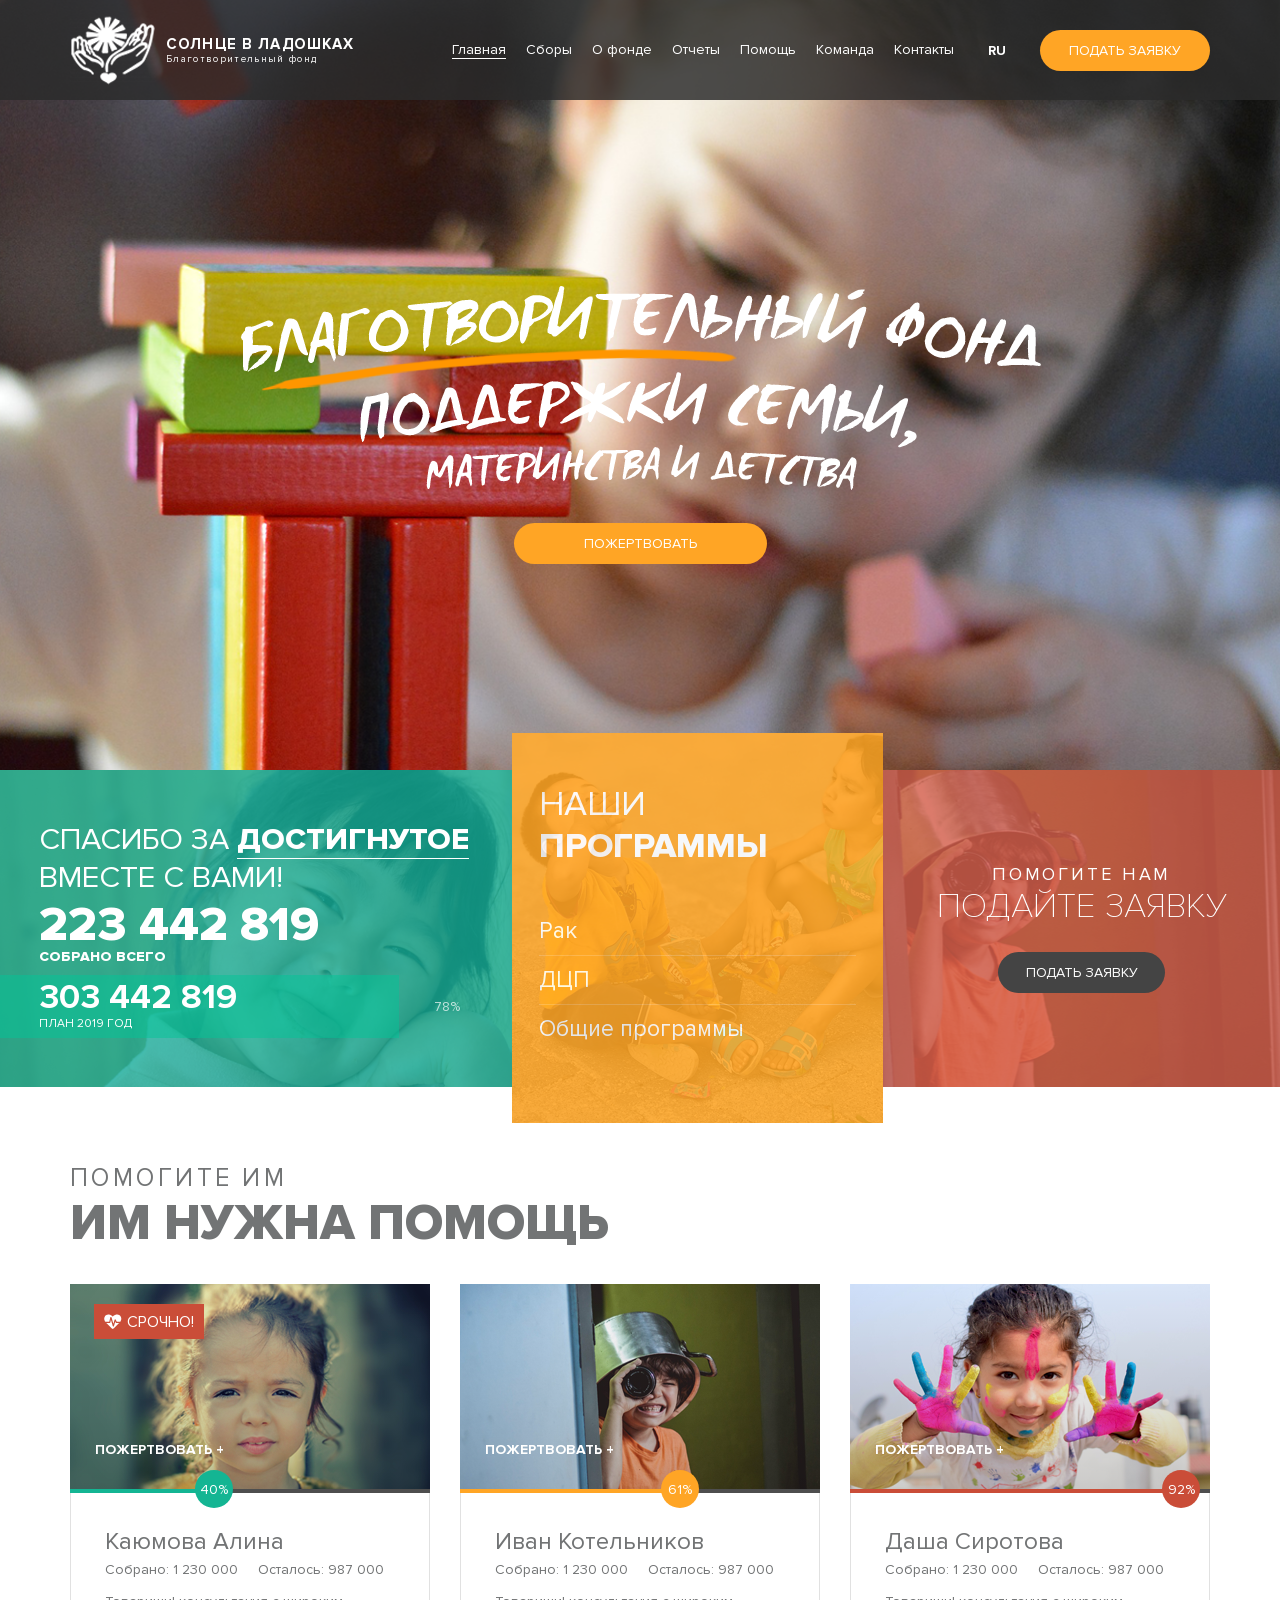
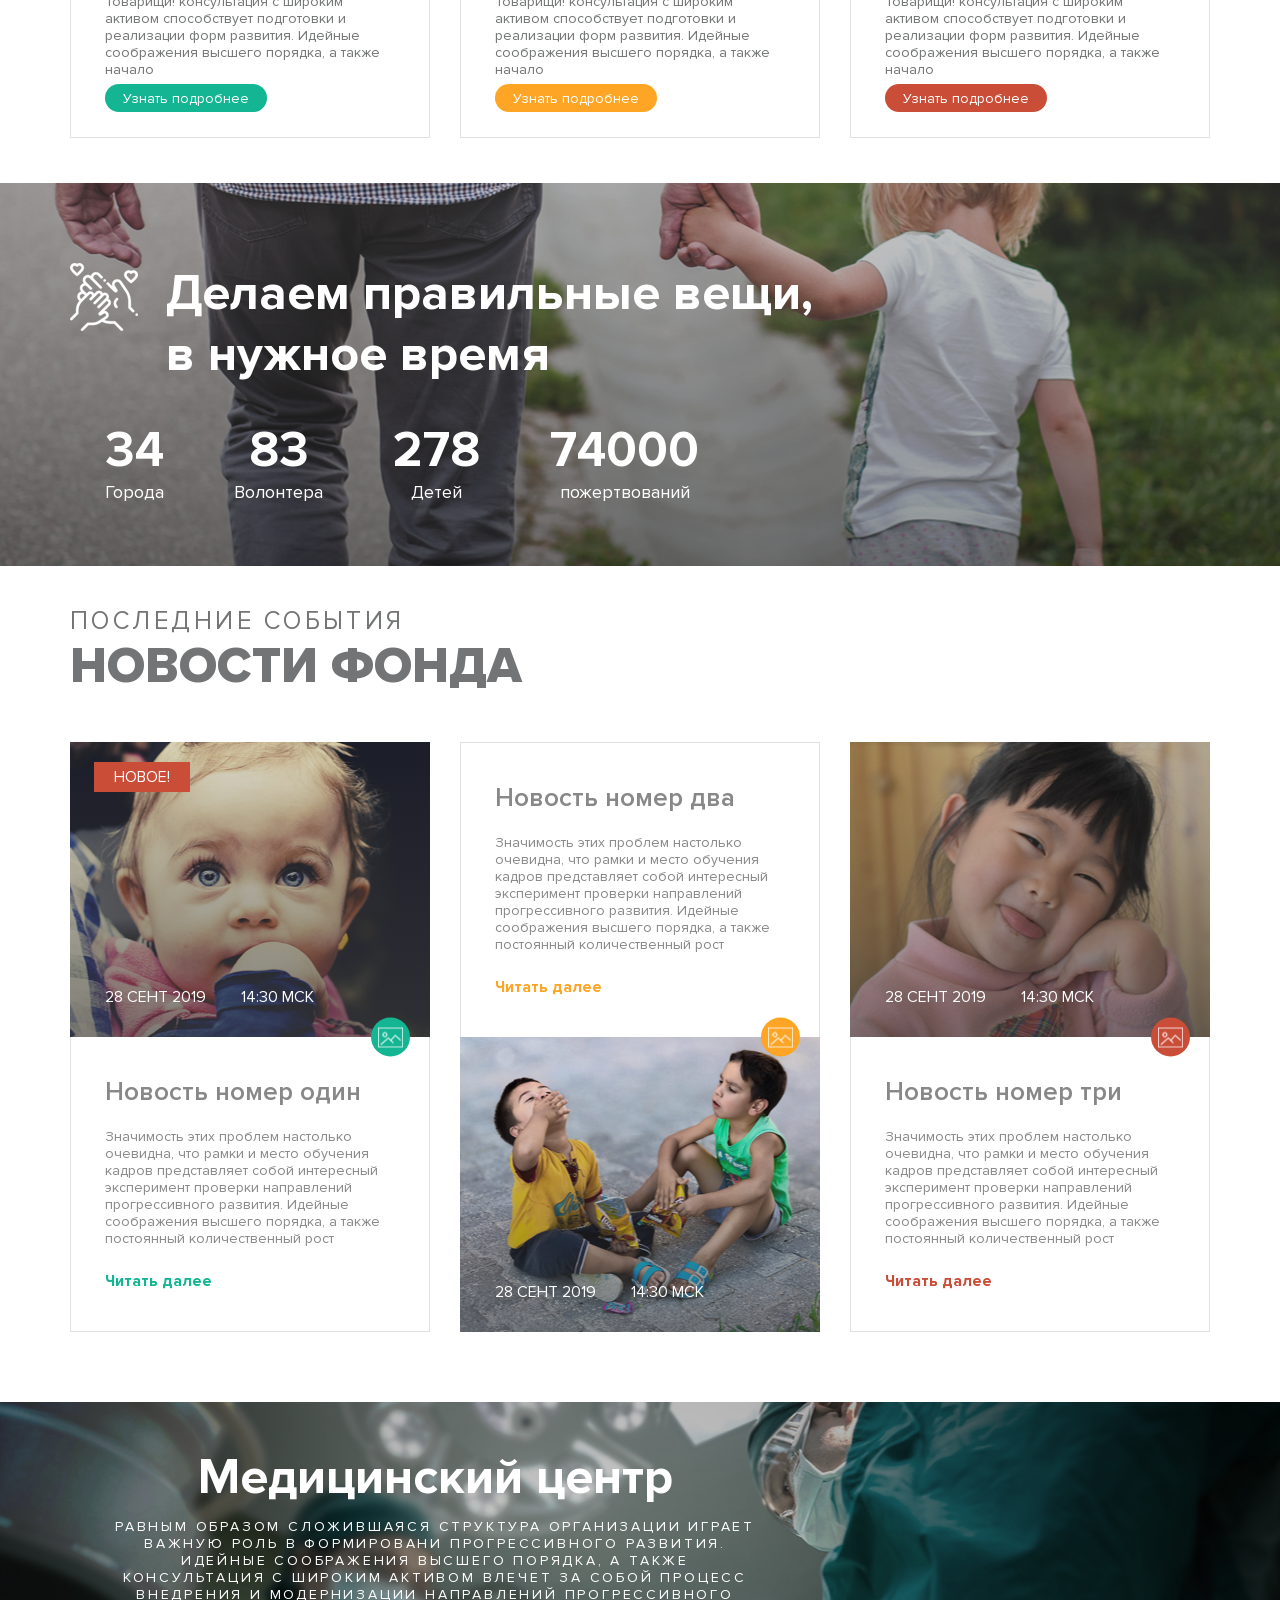
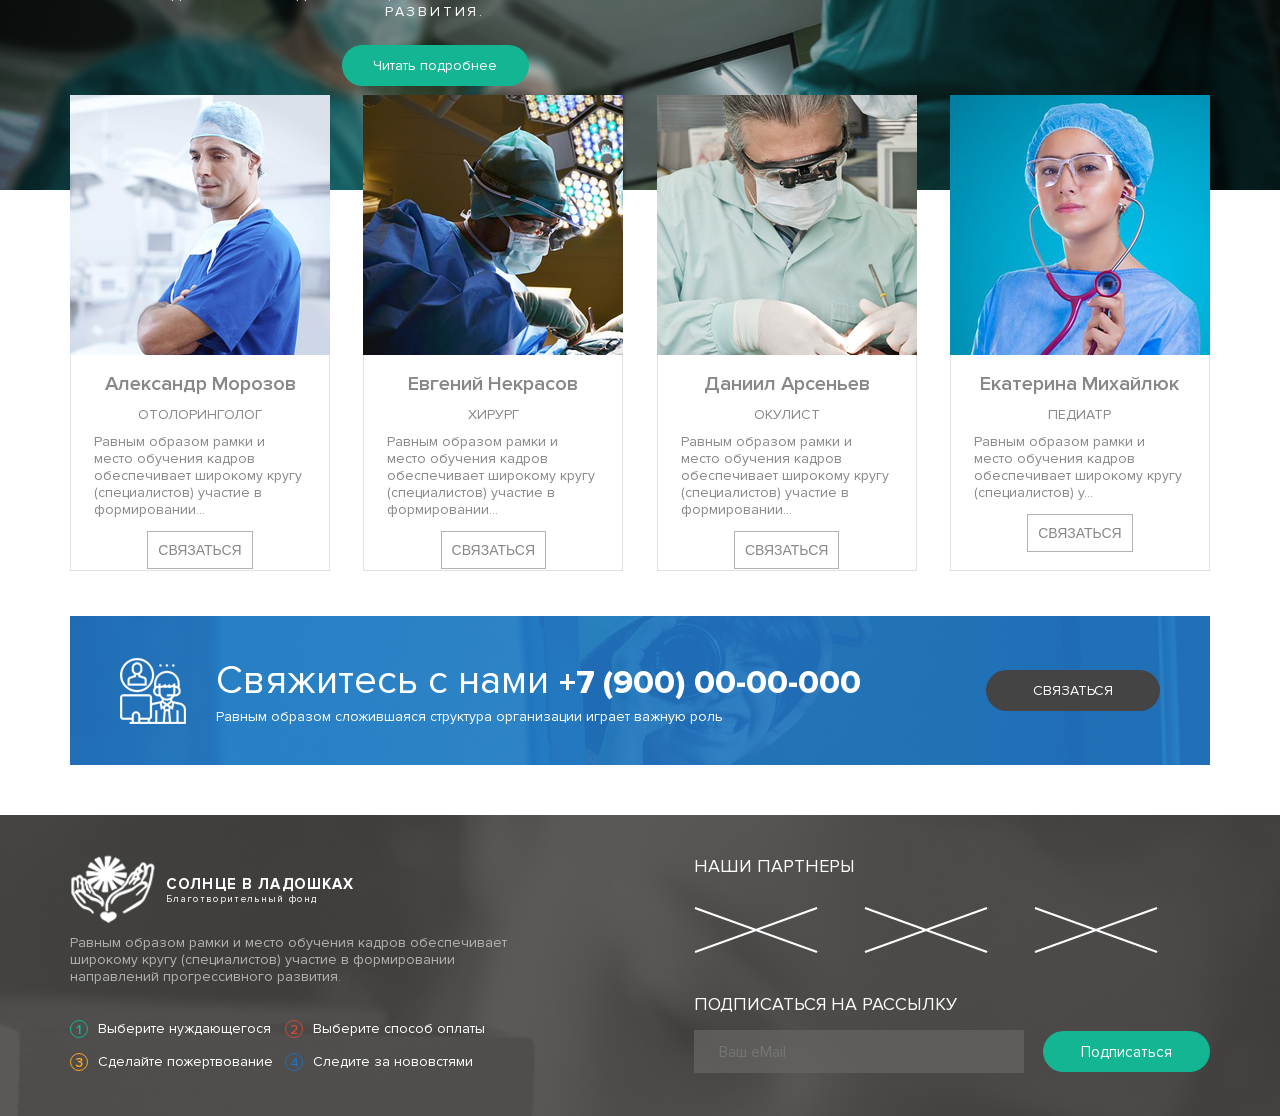
==== commit dbf39894: "фывйцуйыв" ====
--- a/index.html
+++ b/index.html
@@ -23,18 +23,18 @@
          </div>
          <div class="nav__control">
             <ul class="nav__elems">
-               <li class="nav__elem nav__elem--active"><a href="#">Главная</a></li>
-               <li class="nav__elem"><a href="#">Сборы</a></li>
-               <li class="nav__elem"><a href="#">О фонде</a></li>
-               <li class="nav__elem"><a href="#">Отчеты</a></li>
-               <li class="nav__elem"><a href="#">Помощь</a></li>
-               <li class="nav__elem"><a href="#">Команда</a></li>
-               <li class="nav__elem"><a href="#">Контакты</a></li>
+               <li class="nav__elem"><a href="index.html">Главная</a></li>
+               <li class="nav__elem"><a href="dues.html">Сборы</a></li>
+               <li class="nav__elem"><a href="about.html">О фонде</a></li>
+               <li class="nav__elem"><a href="reports.html">Отчеты</a></li>
+               <li class="nav__elem"><a href="help.html">Помощь</a></li>
+               <li class="nav__elem"><a href="team.html">Команда</a></li>
+               <li class="nav__elem"><a href="contacts.html">Контакты</a></li>
             </ul>
-            <div class="nav__burger">
-               <div class="nav__burger__line"></div>
-               <div class="nav__burger__line"></div>
-               <div class="nav__burger__line"></div>
+            <div class="nav__burger nav-burger">
+               <div class="nav-burger__line"></div>
+               <div class="nav-burger__line"></div>
+               <div class="nav-burger__line"></div>
             </div>
             <div class="nav__lang">RU</div>
             <button class="nav__btn main__btn">Подать заявку</button>
@@ -42,43 +42,45 @@
       </div>
    </nav>
 
-   <header class="header" id="header">
-      <div class="header__content">
-         <img src="img/header/text.png" class="header__text">
-         <button class="header__btn main__btn">Пожертвовать</button>
+   <header class="header-index" id="header-index">
+      <div class="header-index__content">
+         <img src="img/header/text.png" class="header-index__text">
+         <button class="header-index__btn main__btn">Пожертвовать</button>
       </div>
    </header>
 
    <div class="rect">
-      <div class="rect__left">
-         <div class="rect__left__content">
-            <div class="rect__left__content__title">Спасибо за <span class="extrabold">достигнутое</span> вместе с вами!
-            </div>
-            <div class="rect__left__content__num-1 extrabold">223 442 819</div>
-            <div class="rect__left__content__subnum-1 extrabold">Собрано всего</div>
-            <div class="rect__left__content__num-2">303 442 819</div>
-            <div class="rect__left__content__subnum-2">план 2019 год</div>
-         </div>
-
-         <div class="rect__left__line">
-            <div class="rect__left__line__line"></div>
-            <div class="rect__left__line__num">78%</div>
-         </div>
-      </div>
-      <div class="rect__center">
-         <div class="rect__center__content">
-            <div class="rect__center__content__title">Наши <div class="extrabold">программы</div>
-            </div>
-            <div class="rect__center__content__item">Рак</div>
-            <div class="rect__center__content__item">ДЦП</div>
-            <div class="rect__center__content__item">Общие программы</div>
-         </div>
-      </div>
-      <div class="rect__right">
-         <div class="rect__right__content">
-            <div class="rect__right__content__subtitle">Помогите нам</div>
-            <div class="rect__right__content__title extrabold">Подайте заявку</div>
-            <button class="main__btn rect__right__content__btn">Подать заявку</button>
+
+      <div class="rect-left rect__left">
+         <div class="rect-left__content">
+            <div class="rect-left__title">Спасибо за <span class="extrabold">достигнутое</span> вместе с вами!
+            </div>
+            <div class="rect-left__num-1 extrabold">223 442 819</div>
+            <div class="rect-left__subnum-1 extrabold">Собрано всего</div>
+            <div class="rect-left__num-2">303 442 819</div>
+            <div class="rect-left__subnum-2">план 2019 год</div>
+         </div>
+         <div class="rect-left__line rect-left-line">
+            <div class="rect-left-line__line"></div>
+            <div class="rect-left-line__num">78%</div>
+         </div>
+      </div>
+
+      <div class="rect__center rect-center">
+         <div class="rect-center__content rect-center-content">
+            <div class="rect-center__title">Наши <div class="extrabold">программы</div>
+            </div>
+            <div class="rect-center__item">Рак</div>
+            <div class="rect-center__item">ДЦП</div>
+            <div class="rect-center__item">Общие программы</div>
+         </div>
+      </div>
+
+      <div class="rect__right rect-right">
+         <div class="rect-right__content">
+            <div class="rect-right__subtitle">Помогите нам</div>
+            <div class="rect-right__title extrabold">Подайте заявку</div>
+            <button class="main__btn rect-right__btn">Подать заявку</button>
          </div>
       </div>
    </div>
@@ -88,62 +90,62 @@
          <h3 class="section__subtitle help__subtitle">Помогите им</h3>
          <h2 class="section__title help__title">Им нужна помощь</h2>
          <div class="help__wrap">
-            <div class="help__block">
-               <div class="help__block__img">
-                  <a href="#" class="help__block__img__donate">Пожертвовать +</a>
-                  <div class="help__block__img--urgent">
+            <div class="help__block help-block">
+               <div class="help-block__img">
+                  <a href="#" class="help-block__img__donate">Пожертвовать +</a>
+                  <div class="help-block__img--urgent">
                      <img src="img/help/heart.png" alt="">
                      СРОЧНО!
                   </div>
                </div>
-               <div class="help__block__status">
-                  <div class="help__block__status--active"></div>
-                  <div class="help__block__status--circle">40%</div>
-               </div>
-               <div class="help__block__content">
-                  <div class="help__block__title">Каюмова Алина</div>
-                  <div class="help__block__state">
-                     <div class="help__block__collected">Собрано: 1 230 000</div>
-                     <div class="help__block__left">Осталось: 987 000</div>
-                  </div>
-                  <div class="help__block__desc">Товарищи! консультация с широким активом способствует подготовки и реализации форм развития. Идейные соображения высшего порядка, а также начало</div>
-                  <button class="help__block__btn main__btn">Узнать подробнее</button>
-               </div>
-            </div>
-            <div class="help__block">
-               <div class="help__block__img">
-                  <a href="#" class="help__block__img__donate">Пожертвовать +</a>
-               </div>
-               <div class="help__block__status">
-                  <div class="help__block__status--active"></div>
-                  <div class="help__block__status--circle">61%</div>
-               </div>
-               <div class="help__block__content">
-                  <div class="help__block__title">Иван Котельников</div>
-                  <div class="help__block__state">
-                     <div class="help__block__collected">Собрано: 1 230 000</div>
-                     <div class="help__block__left">Осталось: 987 000</div>
-                  </div>
-                  <div class="help__block__desc">Товарищи! консультация с широким активом способствует подготовки и реализации форм развития. Идейные соображения высшего порядка, а также начало</div>
-                  <button class="help__block__btn main__btn">Узнать подробнее</button>
-               </div>
-            </div>
-            <div class="help__block">
-               <div class="help__block__img">
-                  <a href="#" class="help__block__img__donate">Пожертвовать +</a>
-               </div>
-               <div class="help__block__status">
-                  <div class="help__block__status--active"></div>
-                  <div class="help__block__status--circle">92%</div>
-               </div>
-               <div class="help__block__content">
-                  <div class="help__block__title">Даша Сиротова</div>
-                  <div class="help__block__state">
-                     <div class="help__block__collected">Собрано: 1 230 000</div>
-                     <div class="help__block__left">Осталось: 987 000</div>
-                  </div>
-                  <div class="help__block__desc">Товарищи! консультация с широким активом способствует подготовки и реализации форм развития. Идейные соображения высшего порядка, а также начало</div>
-                  <button class="help__block__btn main__btn">Узнать подробнее</button>
+               <div class="help-block__status">
+                  <div class="help-block__status--active"></div>
+                  <div class="help-block__circle">40%</div>
+               </div>
+               <div class="help-block__content">
+                  <div class="help-block__title">Каюмова Алина</div>
+                  <div class="help-block__state">
+                     <div class="help-block__collected">Собрано: 1 230 000</div>
+                     <div class="help-block__left">Осталось: 987 000</div>
+                  </div>
+                  <div class="help-block__desc">Товарищи! консультация с широким активом способствует подготовки и реализации форм развития. Идейные соображения высшего порядка, а также начало</div>
+                  <button class="help-block__btn main__btn">Узнать подробнее</button>
+               </div>
+            </div>
+            <div class="help__block help-block">
+               <div class="help-block__img">
+                  <a href="#" class="help-block__img__donate">Пожертвовать +</a>
+               </div>
+               <div class="help-block__status">
+                  <div class="help-block__status--active"></div>
+                  <div class="help-block__circle">61%</div>
+               </div>
+               <div class="help-block__content">
+                  <div class="help-block__title">Иван Котельников</div>
+                  <div class="help-block__state">
+                     <div class="help-block__collected">Собрано: 1 230 000</div>
+                     <div class="help-block__left">Осталось: 987 000</div>
+                  </div>
+                  <div class="help-block__desc">Товарищи! консультация с широким активом способствует подготовки и реализации форм развития. Идейные соображения высшего порядка, а также начало</div>
+                  <button class="help-block__btn main__btn">Узнать подробнее</button>
+               </div>
+            </div>
+            <div class="help__block help-block">
+               <div class="help-block__img">
+                  <a href="#" class="help-block__img__donate">Пожертвовать +</a>
+               </div>
+               <div class="help-block__status">
+                  <div class="help-block__status--active"></div>
+                  <div class="help-block__circle">92%</div>
+               </div>
+               <div class="help-block__content">
+                  <div class="help-block__title">Даша Сиротова</div>
+                  <div class="help-block__state">
+                     <div class="help-block__collected">Собрано: 1 230 000</div>
+                     <div class="help-block__left">Осталось: 987 000</div>
+                  </div>
+                  <div class="help-block__desc">Товарищи! консультация с широким активом способствует подготовки и реализации форм развития. Идейные соображения высшего порядка, а также начало</div>
+                  <button class="help-block__btn main__btn">Узнать подробнее</button>
                </div>
             </div>
          </div>
@@ -152,27 +154,27 @@
 
    <section class="promo" id="promo">
       <div class="container">
-         <div class="promo__title--wrap">
-            <img src="img/promo/hands.png" class="promo__title--img">
+         <div class="promo-title__wrap">
+            <img src="img/promo/hands.png" class="promo-title__img">
             <h2 class="promo__title">Делаем правильные вещи,<br>
                в нужное время</h2>
          </div>
          <div class="promo__content">
-            <div class="promo__item">
-               <div class="promo__item__title">34</div>
-               <div class="promo__item__desc">Города</div>
-            </div>
-            <div class="promo__item">
-               <div class="promo__item__title">83</div>
-               <div class="promo__item__desc">Волонтера</div>
-            </div>
-            <div class="promo__item">
-               <div class="promo__item__title">278</div>
-               <div class="promo__item__desc">Детей</div>
-            </div>
-            <div class="promo__item">
-               <div class="promo__item__title">74000</div>
-               <div class="promo__item__desc">пожертвований</div>
+            <div class="promo__item promo-item">
+               <div class="promo-item__title">34</div>
+               <div class="promo-item__desc">Города</div>
+            </div>
+            <div class="promo__item promo-item">
+               <div class="promo-item__title">83</div>
+               <div class="promo-item__desc">Волонтера</div>
+            </div>
+            <div class="promo__item promo-item">
+               <div class="promo-item__title">278</div>
+               <div class="promo-item__desc">Детей</div>
+            </div>
+            <div class="promo__item promo-item">
+               <div class="promo-item__title">74000</div>
+               <div class="promo-item__desc">пожертвований</div>
             </div>
          </div>
       </div>
@@ -183,55 +185,55 @@
          <h3 class="section__subtitle help__subtitle">Последние события</h3>
          <h2 class="section__title help__title">Новости фонда</h2>
          <div class="news__content">
-            <div class="news__block">
-               <div class="news__block__img">
-                  <div class="news__block__img--btn">
+            <div class="news__block news-block">
+               <div class="news-block__img news-block-img">
+                  <div class="news-block-img__btn">
                      <img src="img/news/btn.png" alt="">
                   </div>
-                  <div class="news__block__img__when">
-                     <div class="news__block__img--date">28 СЕНТ 2019</div>
-                     <div class="news__block__img--time">14:30 МСК</div>
-                  </div>
-                  <div class="news__block__img--urgent">
+                  <div class="news-block-img__when">
+                     <div class="news-block-img__date">28 СЕНТ 2019</div>
+                     <div class="news-block-img__time">14:30 МСК</div>
+                  </div>
+                  <div class="news-block-img__urgent">
                      НОВОЕ!
                   </div>
                </div>
-               <div class="news__block__content">
-                  <div class="news__block__title">Новость номер один</div>
-                  <div class="news__block__desc">Значимость этих проблем настолько очевидна, что рамки и место обучения кадров представляет собой интересный эксперимент проверки направлений прогрессивного развития. Идейные соображения высшего порядка, а также постоянный количественный рост</div>
-                  <a href="#" class="news__block__btn">Читать далее</a>
-               </div>
-            </div>
-            <div class="news__block news__block--reverse">
-               <div class="news__block__img">
-                  <div class="news__block__img--btn">
+               <div class="news-block__content">
+                  <div class="news-block__title">Новость номер один</div>
+                  <div class="news-block__desc">Значимость этих проблем настолько очевидна, что рамки и место обучения кадров представляет собой интересный эксперимент проверки направлений прогрессивного развития. Идейные соображения высшего порядка, а также постоянный количественный рост</div>
+                  <a href="#" class="news-block__btn">Читать далее</a>
+               </div>
+            </div>
+            <div class="news__block news-block news__block--reverse">
+               <div class="news-block__img news-block-img">
+                  <div class="news-block-img__btn">
                      <img src="img/news/btn.png" alt="">
                   </div>
-                  <div class="news__block__img__when">
-                     <div class="news__block__img--date">28 СЕНТ 2019</div>
-                     <div class="news__block__img--time">14:30 МСК</div>
-                  </div>
-               </div>
-               <div class="news__block__content">
-                  <div class="news__block__title">Новость номер два</div>
-                  <div class="news__block__desc">Значимость этих проблем настолько очевидна, что рамки и место обучения кадров представляет собой интересный эксперимент проверки направлений прогрессивного развития. Идейные соображения высшего порядка, а также постоянный количественный рост</div>
-                  <a href="#" class="news__block__btn">Читать далее</a>
-               </div>
-            </div>
-            <div class="news__block">
-               <div class="news__block__img">
-                  <div class="news__block__img--btn">
+                  <div class="news-block-img__when">
+                     <div class="news-block-img__date">28 СЕНТ 2019</div>
+                     <div class="news-block-img__time">14:30 МСК</div>
+                  </div>
+               </div>
+               <div class="news-block__content">
+                  <div class="news-block__title">Новость номер два</div>
+                  <div class="news-block__desc">Значимость этих проблем настолько очевидна, что рамки и место обучения кадров представляет собой интересный эксперимент проверки направлений прогрессивного развития. Идейные соображения высшего порядка, а также постоянный количественный рост</div>
+                  <a href="#" class="news-block__btn">Читать далее</a>
+               </div>
+            </div>
+            <div class="news__block news-block">
+               <div class="news-block__img news-block-img">
+                  <div class="news-block-img__btn">
                      <img src="img/news/btn.png" alt="">
                   </div>
-                  <div class="news__block__img__when">
-                     <div class="news__block__img--date">28 СЕНТ 2019</div>
-                     <div class="news__block__img--time">14:30 МСК</div>
-                  </div>
-               </div>
-               <div class="news__block__content">
-                  <div class="news__block__title">Новость номер три</div>
-                  <div class="news__block__desc">Значимость этих проблем настолько очевидна, что рамки и место обучения кадров представляет собой интересный эксперимент проверки направлений прогрессивного развития. Идейные соображения высшего порядка, а также постоянный количественный рост</div>
-                  <a href="#" class="news__block__btn">Читать далее</a>
+                  <div class="news-block-img__when">
+                     <div class="news-block-img__date">28 СЕНТ 2019</div>
+                     <div class="news-block-img__time">14:30 МСК</div>
+                  </div>
+               </div>
+               <div class="news-block__content">
+                  <div class="news-block__title">Новость номер три</div>
+                  <div class="news-block__desc">Значимость этих проблем настолько очевидна, что рамки и место обучения кадров представляет собой интересный эксперимент проверки направлений прогрессивного развития. Идейные соображения высшего порядка, а также постоянный количественный рост</div>
+                  <a href="#" class="news-block__btn">Читать далее</a>
                </div>
             </div>
          </div>
@@ -255,41 +257,41 @@
    <section class="team" id="team">
       <div class="container">
          <div class="team__wrap">
-            <div class="team__block">
-               <div class="team__block__img"></div>
-               <div class="team__block__content">
-                  <div class="team__block__title">Александр Морозов</div>
-                  <div class="team__block__subtitle">Отолоринголог</div>
-                  <div class="team__block__desc">Равным образом рамки и место обучения кадров обеспечивает широкому кругу (специалистов) участие в формировании направлений прогрессивного развития. </div>
-                  <button class="team__block__btn">Связаться</button>
-               </div>
-            </div>
-            <div class="team__block">
-               <div class="team__block__img"></div>
-               <div class="team__block__content">
-                  <div class="team__block__title">Евгений Некрасов</div>
-                  <div class="team__block__subtitle">Хирург</div>
-                  <div class="team__block__desc">Равным образом рамки и место обучения кадров обеспечивает широкому кругу (специалистов) участие в формировании направлений прогрессивного развития. </div>
-                  <button class="team__block__btn">Связаться</button>
-               </div>
-            </div>
-            <div class="team__block">
-               <div class="team__block__img"></div>
-               <div class="team__block__content">
-                  <div class="team__block__title">Даниил Арсеньев</div>
-                  <div class="team__block__subtitle">Окулист</div>
-                  <div class="team__block__desc">Равным образом рамки и место обучения кадров обеспечивает широкому кругу (специалистов) участие в формировании направлений прогрессивного развития. </div>
-                  <button class="team__block__btn">Связаться</button>
-               </div>
-            </div>
-            <div class="team__block">
-               <div class="team__block__img"></div>
-               <div class="team__block__content">
-                  <div class="team__block__title">Екатерина Михайлюк</div>
-                  <div class="team__block__subtitle">Педиатр</div>
-                  <div class="team__block__desc">Равным образом рамки и место обучения кадров обеспечивает широкому
+            <div class="team__block team-block">
+               <div class="team-block__img"></div>
+               <div class="team-block__content">
+                  <div class="team-block__title">Александр Морозов</div>
+                  <div class="team-block__subtitle">Отолоринголог</div>
+                  <div class="team-block__desc">Равным образом рамки и место обучения кадров обеспечивает широкому кругу (специалистов) участие в формировании направлений прогрессивного развития. </div>
+                  <button class="team-block__btn">Связаться</button>
+               </div>
+            </div>
+            <div class="team__block team-block">
+               <div class="team-block__img"></div>
+               <div class="team-block__content">
+                  <div class="team-block__title">Евгений Некрасов</div>
+                  <div class="team-block__subtitle">Хирург</div>
+                  <div class="team-block__desc">Равным образом рамки и место обучения кадров обеспечивает широкому кругу (специалистов) участие в формировании направлений прогрессивного развития. </div>
+                  <button class="team-block__btn">Связаться</button>
+               </div>
+            </div>
+            <div class="team__block team-block">
+               <div class="team-block__img"></div>
+               <div class="team-block__content">
+                  <div class="team-block__title">Даниил Арсеньев</div>
+                  <div class="team-block__subtitle">Окулист</div>
+                  <div class="team-block__desc">Равным образом рамки и место обучения кадров обеспечивает широкому кругу (специалистов) участие в формировании направлений прогрессивного развития. </div>
+                  <button class="team-block__btn">Связаться</button>
+               </div>
+            </div>
+            <div class="team__block team-block">
+               <div class="team-block__img"></div>
+               <div class="team-block__content">
+                  <div class="team-block__title">Екатерина Михайлюк</div>
+                  <div class="team-block__subtitle">Педиатр</div>
+                  <div class="team-block__desc">Равным образом рамки и место обучения кадров обеспечивает широкому
                      кругу (специалистов) участие в формировании направлений прогрессивного развития.</div>
-                  <button class="team__block__btn">Связаться</button>
+                  <button class="team-block__btn">Связаться</button>
                </div>
             </div>
          </div>
@@ -302,8 +304,8 @@
             <div class="contactus__left">
                <img class="contactus__img" src="img/contactus/img.png" alt="">
                <div class="contactus__text">
-                  <h2 class="contactus__title">Свяжитесь с нами
-                     <a href="tel:+79000000000 " class="contactus__title__tel extrabold">+7 (900) 00-00-000</a></h2>
+                  <h2 class="contactus__title contactus-title">Свяжитесь с нами
+                     <a href="tel:+79000000000 " class="contactus-title__tel extrabold">+7 (900) 00-00-000</a></h2>
                   <div class="contactus__subtitle">Равным образом сложившаяся структура организации играет важную роль
                   </div>
                </div>
@@ -325,50 +327,50 @@
             </div>
             <div class="footer__desc">Равным образом рамки и место обучения кадров обеспечивает широкому кругу
                (специалистов) участие в формировании направлений прогрессивного развития. </div>
-            <ol class="footer__choose">
-               <li class="footer__choose__item">
-                  <div class="footer__choose__num">1</div>
-                  <div class="footer__choose__text">Выберите нуждающегося</div>
+            <ol class="footer__choose footer-choose">
+               <li class="footer-choose__item">
+                  <div class="footer-choose__num">1</div>
+                  <div class="footer-choose__text">Выберите нуждающегося</div>
                </li>
-               <li class="footer__choose__item">
-                  <div class="footer__choose__num">2</div>
-                  <div class="footer__choose__text">Выберите способ оплаты</div>
+               <li class="footer-choose__item">
+                  <div class="footer-choose__num">2</div>
+                  <div class="footer-choose__text">Выберите способ оплаты</div>
                </li>
-               <li class="footer__choose__item">
-                  <div class="footer__choose__num">3</div>
-                  <div class="footer__choose__text">Сделайте пожертвование</div>
+               <li class="footer-choose__item">
+                  <div class="footer-choose__num">3</div>
+                  <div class="footer-choose__text">Сделайте пожертвование</div>
                </li>
-               <li class="footer__choose__item">
-                  <div class="footer__choose__num">4</div>
-                  <div class="footer__choose__text">Следите за нововстями</div>
+               <li class="footer-choose__item">
+                  <div class="footer-choose__num">4</div>
+                  <div class="footer-choose__text">Следите за нововстями</div>
                </li>
             </ol>
          </div>
          <div class="footer__right">
-            <div class="footer__partners__title">Наши партнеры</div>
-            <div class="footer__partners">
+            <div class="footer-partners__title">Наши партнеры</div>
+            <div class="footer__partners footer-partners">
                <div class="footer__partner"></div>
                <div class="footer__partner"></div>
                <div class="footer__partner"></div>
             </div>
-            <div class="footer__form__title">Подписаться на рассылку</div>
-            <form action="#" class="footer__form">
-               <input placeholder="Ваш eMail" class="footer__form__input" type="text">
-               <button type="submit" class="footer__form__btn main__btn">Подписаться</button>
+            <div class="footer-form__title">Подписаться на рассылку</div>
+            <form action="#" class="footer__form footer-form">
+               <input placeholder="Ваш eMail" class="footer-form__input" type="text">
+               <button type="submit" class="footer-form__btn main__btn">Подписаться</button>
             </form>
          </div>
       </div>
    </footer>
 
-   <div class="responsive__menu">
-      <ul class="responsive__menu__elems">
-         <li class="responsive__menu__elem responsive__menu__elem--active"><a href="#">Главная</a></li>
-         <li class="responsive__menu__elem"><a href="#">Сборы</a></li>
-         <li class="responsive__menu__elem"><a href="#">О фонде</a></li>
-         <li class="responsive__menu__elem"><a href="#">Отчеты</a></li>
-         <li class="responsive__menu__elem"><a href="#">Помощь</a></li>
-         <li class="responsive__menu__elem"><a href="#">Команда</a></li>
-         <li class="responsive__menu__elem"><a href="#">Контакты</a></li>
+   <div class="responsive__menu responsive-menu">
+      <ul class="responsive-menu__elems">
+         <li class="responsive-menu__elem"><a href="#">Главная</a></li>
+         <li class="responsive-menu__elem"><a href="#">Сборы</a></li>
+         <li class="responsive-menu__elem"><a href="#">О фонде</a></li>
+         <li class="responsive-menu__elem"><a href="#">Отчеты</a></li>
+         <li class="responsive-menu__elem"><a href="#">Помощь</a></li>
+         <li class="responsive-menu__elem"><a href="#">Команда</a></li>
+         <li class="responsive-menu__elem"><a href="#">Контакты</a></li>
       </ul>
    </div>
 
--- a/css/style.css
+++ b/css/style.css
@@ -53,9 +53,24 @@
   font-weight: 100;
 }
 
+.text__btn {
+  border: none;
+  background: none;
+  font-family: 'Proxima Nova Lt';
+  font-weight: 600;
+  font-size: 17px;
+  text-transform: uppercase;
+  cursor: pointer;
+  border-bottom: 1px solid white;
+}
+
 .extrabold {
-  font-family: 'Proxima Nova Th';
+  font-family: 'Proxima Nova Th' !important;
   font-weight: 900;
+}
+
+.underline {
+  border-bottom: 1px solid white;
 }
 
 .section__title {
@@ -73,6 +88,32 @@
   text-transform: uppercase;
   font-weight: 300;
   margin-top: 40px;
+}
+
+.hidden-menu {
+  background: white;
+  position: absolute;
+  top: 100px;
+  list-style: none;
+}
+
+.hidden-menu__wrap {
+  display: -webkit-box;
+  display: -ms-flexbox;
+  display: flex;
+  -webkit-box-pack: end;
+      -ms-flex-pack: end;
+          justify-content: flex-end;
+}
+
+.underline-orange {
+  padding-bottom: 30px;
+  border-bottom: 1px solid #ffa21d;
+}
+
+.semibold {
+  font-family: 'Proxima Nova Lt';
+  font-weight: 600;
 }
 
 .nav {
@@ -96,6 +137,12 @@
       -ms-flex-align: center;
           align-items: center;
   height: inherit;
+}
+
+.nav-burger__line {
+  width: 30px;
+  height: 2px;
+  background: white;
 }
 
 .nav__burger {
@@ -112,12 +159,6 @@
   cursor: pointer;
 }
 
-.nav__burger__line {
-  width: 30px;
-  height: 2px;
-  background: white;
-}
-
 .nav__control {
   display: -webkit-box;
   display: -ms-flexbox;
@@ -140,6 +181,7 @@
   color: white;
   font-size: 14px;
   border-bottom: 1px solid transparent;
+  position: relative;
 }
 
 .nav__elem:first-child {
@@ -159,6 +201,22 @@
   border-bottom: 1px solid white;
 }
 
+.nav__elem:hover {
+  border-bottom: 1px solid white;
+}
+
+.nav-elem__hidden {
+  position: absolute;
+  left: 0;
+  list-style: none;
+  top: 59px;
+  background: gray;
+}
+
+.nav-elem-hidden__item {
+  padding: 10px;
+}
+
 .nav__lang {
   font-weight: 700;
   color: white;
@@ -171,7 +229,7 @@
   width: 170px;
 }
 
-.header {
+.header-index {
   width: 100%;
   height: 770px;
   background-image: url(../img/header/bg.png);
@@ -189,7 +247,7 @@
           align-items: center;
 }
 
-.header__content {
+.header-index__content {
   margin-top: 80px;
   display: -webkit-box;
   display: -ms-flexbox;
@@ -200,7 +258,7 @@
           flex-direction: column;
 }
 
-.header__btn {
+.header-index__btn {
   width: 253px;
   -ms-flex-item-align: center;
       -ms-grid-row-align: center;
@@ -208,6 +266,34 @@
   margin-top: 33px;
 }
 
+.header {
+  background-position: center;
+  background-repeat: no-repeat;
+  background-size: cover;
+}
+
+.header-news {
+  height: 360px;
+  background-image: url(../img/header/header-news.png);
+}
+
+.header .container {
+  display: -webkit-box;
+  display: -ms-flexbox;
+  display: flex;
+  -webkit-box-align: center;
+      -ms-flex-align: center;
+          align-items: center;
+  height: inherit;
+}
+
+.header__title {
+  font-size: 48px;
+  font-weight: normal;
+  color: white;
+  margin-top: 80px;
+}
+
 .rect {
   width: 100%;
   display: -webkit-box;
@@ -219,6 +305,75 @@
   position: relative;
   margin-top: -37px;
   color: white;
+}
+
+.rect-left__content {
+  width: 435px;
+  margin: 0 auto;
+  opacity: 1;
+  position: relative;
+  z-index: 20;
+}
+
+.rect-left__title {
+  text-transform: uppercase;
+  color: white;
+  font-size: 31px;
+  font-weight: 300;
+}
+
+.rect-left__title span {
+  border-bottom: 1px solid white;
+}
+
+.rect-left__num-1 {
+  font-size: 48px;
+}
+
+.rect-left__subnum-1 {
+  text-transform: uppercase;
+  line-height: 5px;
+  font-size: 14px;
+}
+
+.rect-left__num-2 {
+  font-weight: 700;
+  font-size: 35px;
+  margin-top: 17px;
+}
+
+.rect-left__subnum-2 {
+  text-transform: uppercase;
+  line-height: 12px;
+  font-size: 12px;
+}
+
+.rect-left__line {
+  position: absolute;
+  bottom: 49px;
+  width: 100%;
+  display: -webkit-box;
+  display: -ms-flexbox;
+  display: flex;
+  -webkit-box-align: center;
+      -ms-flex-align: center;
+          align-items: center;
+}
+
+.rect-left-line__line {
+  width: 78%;
+  height: 63px;
+  background-color: #02c598;
+  opacity: .5;
+  position: relative;
+  margin-right: 35px;
+}
+
+.rect-left-line__num {
+  font-size: 14px;
+  color: white;
+  font-weight: 300;
+  opacity: .7;
 }
 
 .rect__left {
@@ -244,75 +399,6 @@
   opacity: .5;
 }
 
-.rect__left__line {
-  position: absolute;
-  bottom: 49px;
-  width: 100%;
-  display: -webkit-box;
-  display: -ms-flexbox;
-  display: flex;
-  -webkit-box-align: center;
-      -ms-flex-align: center;
-          align-items: center;
-}
-
-.rect__left__line__line {
-  width: 78%;
-  height: 63px;
-  background-color: #02c598;
-  opacity: .5;
-  position: relative;
-  margin-right: 35px;
-}
-
-.rect__left__line__num {
-  font-size: 14px;
-  color: white;
-  font-weight: 300;
-  opacity: .7;
-}
-
-.rect__left__content {
-  width: 435px;
-  margin: 0 auto;
-  opacity: 1;
-  position: relative;
-  z-index: 20;
-}
-
-.rect__left__content__title {
-  text-transform: uppercase;
-  color: white;
-  font-size: 31px;
-  font-weight: 300;
-}
-
-.rect__left__content__title span {
-  border-bottom: 1px solid white;
-}
-
-.rect__left__content__num-1 {
-  font-size: 48px;
-}
-
-.rect__left__content__subnum-1 {
-  text-transform: uppercase;
-  line-height: 5px;
-  font-size: 14px;
-}
-
-.rect__left__content__num-2 {
-  font-weight: 700;
-  font-size: 35px;
-  margin-top: 17px;
-}
-
-.rect__left__content__subnum-2 {
-  text-transform: uppercase;
-  line-height: 12px;
-  font-size: 12px;
-}
-
 .rect__center {
   width: 29%;
   height: 390px;
@@ -334,26 +420,26 @@
   background-position: center;
 }
 
-.rect__center__content {
+.rect-center__content {
   width: 317px;
   margin: 0 auto;
 }
 
-.rect__center__content__title {
+.rect-center__title {
   font-size: 35px;
   text-transform: uppercase;
   margin-bottom: 40px;
   font-weight: 300;
 }
 
-.rect__center__content__item {
+.rect-center__item {
   font-size: 23px;
   padding-top: 10px;
   padding-bottom: 10px;
   border-bottom: 1px solid rgba(255, 255, 255, 0.2);
 }
 
-.rect__center__content__item:last-child {
+.rect-center__item:last-child {
   border-bottom: none;
 }
 
@@ -373,7 +459,7 @@
           align-items: center;
 }
 
-.rect__right:before {
+.rect-right:before {
   content: '';
   position: absolute;
   top: 0;
@@ -387,23 +473,23 @@
   opacity: .44;
 }
 
-.rect__right__content {
+.rect-right__content {
   position: relative;
   text-align: center;
 }
 
-.rect__right__content__btn {
+.rect-right__btn {
   width: 167px;
   background-color: #444444;
 }
 
-.rect__right__content__subtitle {
+.rect-right__subtitle {
   text-transform: uppercase;
   letter-spacing: 2.88px;
   font-size: 18px;
 }
 
-.rect__right__content__title {
+.rect-right__title {
   text-transform: uppercase;
   font-size: 35px;
   margin-bottom: 25px;
@@ -429,61 +515,81 @@
   margin-bottom: 30px;
 }
 
-.help__block:nth-child(1) .help__block__img {
+.help__block:nth-child(1) .help-block__img {
   background-image: url(../img/help/1.png);
 }
 
-.help__block:nth-child(1) .help__block__status--active {
+.help__block:nth-child(1) .help-block__status--active {
   width: 40%;
   background-color: #14b593;
 }
 
-.help__block:nth-child(1) .help__block__status--circle {
+.help__block:nth-child(1) .help-block__circle {
   background-color: #14b593;
   left: 40%;
 }
 
-.help__block:nth-child(1) .help__block__btn {
+.help__block:nth-child(1) .help-block__btn {
   background-color: #14b593;
 }
 
-.help__block:nth-child(2) .help__block__img {
+.help__block:nth-child(2) .help-block__img {
   background-image: url(../img/help/2.png);
 }
 
-.help__block:nth-child(2) .help__block__status--active {
+.help__block:nth-child(2) .help-block__status--active {
   width: 61%;
   background-color: #ffa525;
 }
 
-.help__block:nth-child(2) .help__block__status--circle {
+.help__block:nth-child(2) .help-block__circle {
   left: 61%;
   background-color: #ffa525;
 }
 
-.help__block:nth-child(2) .help__block__btn {
+.help__block:nth-child(2) .help-block__btn {
   background-color: #ffa525;
 }
 
-.help__block:nth-child(3) .help__block__img {
+.help__block:nth-child(3) .help-block__img {
   background-image: url(../img/help/3.png);
 }
 
-.help__block:nth-child(3) .help__block__status--active {
+.help__block:nth-child(3) .help-block__status--active {
   width: 92%;
   background-color: #ca4d38;
 }
 
-.help__block:nth-child(3) .help__block__status--circle {
+.help__block:nth-child(3) .help-block__circle {
   left: 92%;
   background-color: #ca4d38;
 }
 
-.help__block:nth-child(3) .help__block__btn {
+.help__block:nth-child(3) .help-block__btn {
   background-color: #ca4d38;
 }
 
-.help__block__img {
+.help-block__circle {
+  position: absolute;
+  height: 38px;
+  -webkit-transform: translate(-50%, -50%);
+          transform: translate(-50%, -50%);
+  width: 38px;
+  border-radius: 50%;
+  display: -webkit-box;
+  display: -ms-flexbox;
+  display: flex;
+  -webkit-box-pack: center;
+      -ms-flex-pack: center;
+          justify-content: center;
+  -webkit-box-align: center;
+      -ms-flex-align: center;
+          align-items: center;
+  font-size: 14px;
+  color: white;
+}
+
+.help-block__img {
   height: 205px;
   background-size: cover;
   background-position: center;
@@ -491,7 +597,7 @@
   position: relative;
 }
 
-.help__block__img:before {
+.help-block__img:before {
   content: '';
   position: absolute;
   top: 0;
@@ -502,7 +608,7 @@
   background-image: linear-gradient(to bottom, rgba(0, 0, 0, 0), rgba(0, 0, 0, 0.2));
 }
 
-.help__block__img__donate {
+.help-block__img__donate {
   color: white;
   text-decoration: none;
   font-size: 14px;
@@ -515,11 +621,11 @@
   cursor: pointer;
 }
 
-.help__block__img__donate:hover {
+.help-block__img__donate:hover {
   border-bottom: 1px solid white;
 }
 
-.help__block__img--urgent {
+.help-block__img--urgent {
   color: white;
   background-color: #ca4d38;
   display: inline-block;
@@ -537,45 +643,25 @@
   line-height: 0;
 }
 
-.help__block__img--urgent img {
+.help-block__img--urgent img {
   margin-right: 5px;
 }
 
-.help__block__status {
+.help-block__status {
   width: 100%;
   height: 4px;
   background-color: #4e4e4e;
   position: relative;
 }
 
-.help__block__status--active {
+.help-block__status--active {
   position: absolute;
   top: 0;
   left: 0;
   height: 100%;
 }
 
-.help__block__status--circle {
-  position: absolute;
-  height: 38px;
-  -webkit-transform: translate(-50%, -50%);
-          transform: translate(-50%, -50%);
-  width: 38px;
-  border-radius: 50%;
-  display: -webkit-box;
-  display: -ms-flexbox;
-  display: flex;
-  -webkit-box-pack: center;
-      -ms-flex-pack: center;
-          justify-content: center;
-  -webkit-box-align: center;
-      -ms-flex-align: center;
-          align-items: center;
-  font-size: 14px;
-  color: white;
-}
-
-.help__block__content {
+.help-block__content {
   border: 1px solid #e1e1e1;
   border-top: none;
   padding: 29px 34px;
@@ -584,14 +670,14 @@
   position: relative;
 }
 
-.help__block__title {
+.help-block__title {
   font-size: 24px;
   font-weight: 500;
   margin-bottom: 5px;
   margin-top: 5px;
 }
 
-.help__block__state {
+.help-block__state {
   font-size: 14px;
   display: -webkit-box;
   display: -ms-flexbox;
@@ -599,16 +685,16 @@
   margin-bottom: 15px;
 }
 
-.help__block__collected {
+.help-block__collected {
   margin-right: 20px;
 }
 
-.help__block__desc {
+.help-block__desc {
   font-size: 14px;
   margin-bottom: 20px;
 }
 
-.help__block__btn {
+.help-block__btn {
   width: 162px;
   height: 28px;
   font-size: 14px;
@@ -634,13 +720,13 @@
   margin-bottom: 35px;
 }
 
-.promo__title--wrap {
-  display: -webkit-box;
-  display: -ms-flexbox;
-  display: flex;
-}
-
-.promo__title--img {
+.promo-title__wrap {
+  display: -webkit-box;
+  display: -ms-flexbox;
+  display: flex;
+}
+
+.promo-title__img {
   width: 68px;
   height: 68px;
   margin-right: 28px;
@@ -658,12 +744,12 @@
   margin-left: 35px;
 }
 
-.promo__item__title {
+.promo-item__title {
   font-size: 50px;
   font-weight: bold;
 }
 
-.promo__item__desc {
+.promo-item__desc {
   font-size: 18px;
   font-weight: 300;
 }
@@ -693,43 +779,79 @@
           flex-direction: column;
 }
 
-.news__block:nth-child(1) .news__block__img {
+.news__block:nth-child(1) .news-block__img {
   background-image: url(../img/news/1.png);
 }
 
-.news__block:nth-child(1) .news__block__btn {
+.news__block:nth-child(1) .news-block__btn {
   color: #14b593;
 }
 
-.news__block:nth-child(1) .news__block__img--btn {
+.news__block:nth-child(1) .news-block-img__btn {
   background-color: #14b593;
 }
 
-.news__block:nth-child(2) .news__block__img {
+.news__block:nth-child(2) .news-block__img {
   background-image: url(../img/news/2.png);
 }
 
-.news__block:nth-child(2) .news__block__btn {
+.news__block:nth-child(2) .news-block__btn {
   color: #ffa525;
 }
 
-.news__block:nth-child(2) .news__block__img--btn {
+.news__block:nth-child(2) .news-block-img__btn {
   background-color: #ffa525;
 }
 
-.news__block:nth-child(3) .news__block__img {
+.news__block:nth-child(3) .news-block__img {
   background-image: url(../img/news/3.png);
 }
 
-.news__block:nth-child(3) .news__block__btn {
+.news__block:nth-child(3) .news-block__btn {
   color: #ca4d38;
 }
 
-.news__block:nth-child(3) .news__block__img--btn {
+.news__block:nth-child(3) .news-block-img__btn {
   background-color: #ca4d38;
 }
 
-.news__block__img {
+.news__block:nth-child(4) .news-block__img {
+  background-image: url(../img/news/1.png);
+}
+
+.news__block:nth-child(4) .news-block__btn {
+  color: #14b593;
+}
+
+.news__block:nth-child(4) .news-block-img__btn {
+  background-color: #14b593;
+}
+
+.news__block:nth-child(5) .news-block__img {
+  background-image: url(../img/news/2.png);
+}
+
+.news__block:nth-child(5) .news-block__btn {
+  color: #ffa525;
+}
+
+.news__block:nth-child(5) .news-block-img__btn {
+  background-color: #ffa525;
+}
+
+.news__block:nth-child(6) .news-block__img {
+  background-image: url(../img/news/3.png);
+}
+
+.news__block:nth-child(6) .news-block__btn {
+  color: #ca4d38;
+}
+
+.news__block:nth-child(6) .news-block-img__btn {
+  background-color: #ca4d38;
+}
+
+.news-block__img {
   height: 295px;
   background-size: cover;
   background-position: center;
@@ -737,7 +859,7 @@
   position: relative;
 }
 
-.news__block__img:before {
+.news-block__img:before {
   content: '';
   position: absolute;
   top: 0;
@@ -748,7 +870,7 @@
   background-image: linear-gradient(to bottom, rgba(0, 0, 0, 0), rgba(60, 60, 60, 0.6));
 }
 
-.news__block__img--btn {
+.news-block-img__btn {
   width: 39px;
   height: 39px;
   display: -webkit-box;
@@ -768,7 +890,7 @@
           transform: translateY(50%);
 }
 
-.news__block__img__when {
+.news-block-img__when {
   color: white;
   display: -webkit-box;
   display: -ms-flexbox;
@@ -780,11 +902,11 @@
   text-transform: uppercase;
 }
 
-.news__block__img--date {
+.news-block-img__date {
   margin-right: 35px;
 }
 
-.news__block__img--urgent {
+.news-block-img__urgent {
   color: white;
   background-color: #ca4d38;
   display: inline-block;
@@ -796,7 +918,7 @@
   line-height: 10px;
 }
 
-.news__block__content {
+.news-block__content {
   border: 1px solid #e1e1e1;
   border-top: none;
   padding: 29px 34px;
@@ -805,7 +927,7 @@
   position: relative;
 }
 
-.news__block__title {
+.news-block__title {
   margin-top: 10px;
   font-size: 26px;
   font-weight: 400;
@@ -814,11 +936,11 @@
   font-weight: 600;
 }
 
-.news__block__desc {
-  font-size: 14px;
-}
-
-.news__block__btn {
+.news-block__desc {
+  font-size: 14px;
+}
+
+.news-block__btn {
   font-size: 16px;
   text-decoration: none;
   position: absolute;
@@ -833,15 +955,29 @@
           flex-direction: column-reverse;
 }
 
-.news__block--reverse .news__block__content {
+.news__block--reverse .news-block__content {
   border-bottom: none;
   border-top: 1px solid #e1e1e1;
 }
 
-.news__block--reverse .news__block__img--btn {
+.news__block--reverse .news-block-img__btn {
   top: 0;
   -webkit-transform: translateY(-50%);
           transform: translateY(-50%);
+}
+
+.news-news {
+  padding-bottom: 50px;
+}
+
+.news-news__content {
+  margin-top: 65px;
+  -ms-flex-wrap: wrap;
+      flex-wrap: wrap;
+}
+
+.news-news .news__block--reverse {
+  margin-bottom: 40px;
 }
 
 .medicine {
@@ -899,30 +1035,30 @@
   width: 260px;
 }
 
-.team__block:nth-child(1) .team__block__img {
+.team__block:nth-child(1) .team-block__img {
   background-image: url(../img/team/1.png);
 }
 
-.team__block:nth-child(2) .team__block__img {
+.team__block:nth-child(2) .team-block__img {
   background-image: url(../img/team/2.png);
 }
 
-.team__block:nth-child(3) .team__block__img {
+.team__block:nth-child(3) .team-block__img {
   background-image: url(../img/team/3.png);
 }
 
-.team__block:nth-child(4) .team__block__img {
+.team__block:nth-child(4) .team-block__img {
   background-image: url(../img/team/4.png);
 }
 
-.team__block__img {
+.team-block__img {
   background-repeat: no-repeat;
   background-size: cover;
   background-position: center;
   height: 260px;
 }
 
-.team__block__content {
+.team-block__content {
   height: 216px;
   border: 1px solid #e1e1e1;
   color: #888888;
@@ -934,7 +1070,7 @@
   text-align: center;
 }
 
-.team__block__title {
+.team-block__title {
   font-size: 20px;
   font-family: 'Proxima Nova Lt';
   font-weight: 600;
@@ -942,20 +1078,20 @@
   margin-bottom: 10px;
 }
 
-.team__block__subtitle {
+.team-block__subtitle {
   font-size: 14px;
   text-transform: uppercase;
   text-align: center;
   margin-bottom: 10px;
 }
 
-.team__block__desc {
+.team-block__desc {
   font-size: 14px;
   text-align: left;
   margin-bottom: 13px;
 }
 
-.team__block__btn {
+.team-block__btn {
   background: none;
   font-size: 14px;
   text-transform: uppercase;
@@ -966,7 +1102,15 @@
 }
 
 .contactus {
-  margin-bottom: 60px;
+  padding-bottom: 50px;
+}
+
+.contactus-news {
+  padding-top: 50px;
+}
+
+.contactus-support {
+  padding-top: 0;
 }
 
 .contactus__inner {
@@ -1011,14 +1155,14 @@
   margin-bottom: 3px;
 }
 
-.contactus__title__tel {
+.contactus-title__tel {
   color: white;
   font-size: 33px;
   text-decoration: none;
   border-bottom: 1px solid transparent;
 }
 
-.contactus__title__tel:hover {
+.contactus-title__tel:hover {
   border-bottom: 1px solid white;
 }
 
@@ -1072,7 +1216,7 @@
   list-style: none;
 }
 
-.footer__choose__item {
+.footer-choose__item {
   display: -webkit-box;
   display: -ms-flexbox;
   display: flex;
@@ -1080,27 +1224,27 @@
   margin-bottom: 15px;
 }
 
-.footer__choose__item:nth-child(1) .footer__choose__num {
+.footer-choose__item:nth-child(1) .footer-choose__num {
   border: 1px solid #14b593;
   color: #14b593;
 }
 
-.footer__choose__item:nth-child(2) .footer__choose__num {
+.footer-choose__item:nth-child(2) .footer-choose__num {
   border: 1px solid #ca4d38;
   color: #ca4d38;
 }
 
-.footer__choose__item:nth-child(3) .footer__choose__num {
+.footer-choose__item:nth-child(3) .footer-choose__num {
   border: 1px solid #ffa525;
   color: #ffa525;
 }
 
-.footer__choose__item:nth-child(4) .footer__choose__num {
+.footer-choose__item:nth-child(4) .footer-choose__num {
   border: 1px solid #2270b8;
   color: #2270b8;
 }
 
-.footer__choose__num {
+.footer-choose__num {
   font-size: 14px;
   width: 18px;
   height: 18px;
@@ -1119,14 +1263,14 @@
   font-weight: 600;
 }
 
-.footer__form__title {
+.footer-form__title {
   color: #ffffff;
   font-size: 18px;
   text-transform: uppercase;
   margin-bottom: 15px;
 }
 
-.footer__form__input {
+.footer-form__input {
   width: 330px;
   background: rgba(100, 99, 97, 0.78);
   height: 43px;
@@ -1138,7 +1282,7 @@
   margin-right: 15px;
 }
 
-.footer__form__btn {
+.footer-form__btn {
   background-color: #14b593;
   font-size: 15px;
   text-transform: none;
@@ -1152,7 +1296,7 @@
   display: flex;
 }
 
-.footer__partners__title {
+.footer-partners__title {
   color: #ffffff;
   font-size: 18px;
   text-transform: uppercase;
@@ -1173,11 +1317,11 @@
   position: fixed;
   top: 100px;
   left: 0;
-  z-index: 200;
+  z-index: 190;
   display: none;
 }
 
-.responsive__menu__elems {
+.responsive-menu__elems {
   width: 100%;
   height: 100%;
   display: -webkit-box;
@@ -1194,16 +1338,777 @@
   -webkit-box-direction: normal;
       -ms-flex-direction: column;
           flex-direction: column;
-}
-
-.responsive__menu__elem {
+  margin-top: -100px;
+}
+
+.responsive-menu__elem {
   margin-bottom: 15px;
 }
 
-.responsive__menu__elem a {
+.responsive-menu__elem a {
   color: white;
   text-decoration: none;
   font-size: 25px;
+}
+
+.pagination {
+  display: -webkit-box;
+  display: -ms-flexbox;
+  display: flex;
+  -webkit-box-align: center;
+      -ms-flex-align: center;
+          align-items: center;
+}
+
+.pagination-news .pagination__elem--active {
+  background-color: #ca4d38;
+}
+
+.pagination__wrap {
+  width: 100%;
+  display: -webkit-box;
+  display: -ms-flexbox;
+  display: flex;
+  -webkit-box-pack: center;
+      -ms-flex-pack: center;
+          justify-content: center;
+  -webkit-box-align: center;
+      -ms-flex-align: center;
+          align-items: center;
+}
+
+.pagination__arrow {
+  width: 9px;
+  height: 15px;
+}
+
+.pagination__elems {
+  list-style: none;
+  display: -webkit-box;
+  display: -ms-flexbox;
+  display: flex;
+}
+
+.pagination__elem {
+  width: 35px;
+  height: 35px;
+  display: -webkit-box;
+  display: -ms-flexbox;
+  display: flex;
+  -webkit-box-pack: center;
+      -ms-flex-pack: center;
+          justify-content: center;
+  -webkit-box-align: center;
+      -ms-flex-align: center;
+          align-items: center;
+  font-size: 14px;
+  margin-right: 15px;
+  margin-left: 15px;
+  cursor: pointer;
+}
+
+.pagination__elem--active {
+  background: #14b593;
+  color: white;
+}
+
+.pagination__arrow {
+  cursor: pointer;
+}
+
+.pagination__arrow--left {
+  margin-right: 15px;
+}
+
+.pagination__arrow--right {
+  margin-left: 15px;
+}
+
+.new {
+  padding-top: 10px;
+}
+
+.new__desc {
+  display: -webkit-box;
+  display: -ms-flexbox;
+  display: flex;
+  -webkit-box-pack: justify;
+      -ms-flex-pack: justify;
+          justify-content: space-between;
+  -webkit-box-align: center;
+      -ms-flex-align: center;
+          align-items: center;
+}
+
+.new__letter {
+  margin-left: 55px;
+  margin-right: 45px;
+  font-size: 228px;
+  position: relative;
+  top: 5px;
+  color: #b7b7b7;
+}
+
+.new__text {
+  margin-left: 25px;
+  font-size: 14px;
+  color: #b7b7b7;
+}
+
+.new__imgs {
+  display: -webkit-box;
+  display: -ms-flexbox;
+  display: flex;
+  -webkit-box-pack: justify;
+      -ms-flex-pack: justify;
+          justify-content: space-between;
+  -ms-flex-wrap: wrap;
+      flex-wrap: wrap;
+}
+
+.new__img {
+  margin-bottom: 20px;
+  width: 48%;
+}
+
+.collected {
+  background-color: #3a3c3b;
+  padding-top: 35px;
+  padding-bottom: 35px;
+}
+
+.collected__content {
+  color: white;
+  -webkit-box-align: center;
+      -ms-flex-align: center;
+          align-items: center;
+  width: 100%;
+  display: -webkit-box;
+  display: -ms-flexbox;
+  display: flex;
+  -webkit-box-pack: justify;
+      -ms-flex-pack: justify;
+          justify-content: space-between;
+}
+
+.collected__status {
+  color: white;
+  display: -webkit-box;
+  display: -ms-flexbox;
+  display: flex;
+}
+
+.collected__collected {
+  background-color: #ca4d38;
+  padding: 20px;
+}
+
+.collected__left {
+  background-color: #585858;
+  padding: 20px;
+}
+
+.collected__btn {
+  width: 172px;
+  height: 44px;
+  background-color: #ca4d38;
+}
+
+.collected__item {
+  display: -webkit-box;
+  display: -ms-flexbox;
+  display: flex;
+  -webkit-box-orient: vertical;
+  -webkit-box-direction: normal;
+      -ms-flex-direction: column;
+          flex-direction: column;
+  -webkit-box-align: center;
+      -ms-flex-align: center;
+          align-items: center;
+}
+
+.collected-item__desc {
+  font-size: 22px;
+}
+
+.collected-item__title {
+  font-size: 44px;
+  line-height: 40px;
+}
+
+.collected-item:first-child {
+  margin-right: 70px;
+}
+
+.collected-items__wrap {
+  display: -webkit-box;
+  display: -ms-flexbox;
+  display: flex;
+}
+
+.due {
+  padding-top: 60px;
+}
+
+.due__block {
+  height: 440px;
+  display: -webkit-box;
+  display: -ms-flexbox;
+  display: flex;
+  margin-bottom: 50px;
+}
+
+.due__block--green .due__content {
+  background-color: #14b593;
+}
+
+.due__block--green .due__img {
+  background-image: url(../img/due/1.png);
+}
+
+.due__block--green .img__status--active {
+  width: 40%;
+  background-color: #14b593;
+}
+
+.due__block--green .img__circle {
+  background-color: #14b593;
+  left: 40%;
+}
+
+.due__block--red .due__content {
+  background-color: #ca4d38;
+}
+
+.due__block--red .due__img {
+  background-image: url(../img/due/2.png);
+}
+
+.due__block--red .img__status--active {
+  width: 40%;
+  background-color: #ca4d38;
+}
+
+.due__block--red .img__circle {
+  background-color: #ca4d38;
+  left: 40%;
+}
+
+.due__block--orange .due__content {
+  background-color: #ffa525;
+}
+
+.due__block--orange .due__img {
+  background-image: url(../img/due/3.png);
+}
+
+.due__block--orange .img__status--active {
+  width: 40%;
+  background-color: #ffa525;
+}
+
+.due__block--orange .img__circle {
+  background-color: #ffa525;
+  left: 40%;
+}
+
+.due__img {
+  background-size: cover;
+  background-position: center;
+  background-repeat: no-repeat;
+  width: 50%;
+  position: relative;
+}
+
+.due__content {
+  width: 50%;
+  padding-left: 45px;
+  padding-top: 45px;
+  padding-bottom: 45px;
+  padding-right: 45px;
+  display: -webkit-box;
+  display: -ms-flexbox;
+  display: flex;
+  -webkit-box-orient: vertical;
+  -webkit-box-direction: normal;
+      -ms-flex-direction: column;
+          flex-direction: column;
+  -webkit-box-pack: justify;
+      -ms-flex-pack: justify;
+          justify-content: space-between;
+  height: 440px;
+}
+
+.due__donate {
+  color: white;
+  display: inline;
+}
+
+.due__btn {
+  color: white;
+  text-transform: none;
+  font-size: 22px;
+}
+
+.due__title {
+  font-size: 32px;
+  color: white;
+  font-weight: bold;
+  margin-bottom: 5px;
+}
+
+.due__resources {
+  font-size: 14px;
+  color: white;
+  display: -webkit-box;
+  display: -ms-flexbox;
+  display: flex;
+  margin-bottom: 10px;
+}
+
+.due__resources div {
+  margin-right: 23px;
+}
+
+.due__desc {
+  font-size: 14px;
+  color: white;
+}
+
+.img__circle {
+  position: absolute;
+  height: 38px;
+  -webkit-transform: translate(-50%, -50%);
+          transform: translate(-50%, -50%);
+  width: 38px;
+  border-radius: 50%;
+  display: -webkit-box;
+  display: -ms-flexbox;
+  display: flex;
+  -webkit-box-pack: center;
+      -ms-flex-pack: center;
+          justify-content: center;
+  -webkit-box-align: center;
+      -ms-flex-align: center;
+          align-items: center;
+  font-size: 14px;
+  color: white;
+}
+
+.img__status {
+  width: 100%;
+  height: 4px;
+  background-color: #4e4e4e;
+  position: absolute;
+  left: 0;
+  bottom: 0;
+}
+
+.img__status--active {
+  position: absolute;
+  top: 0;
+  left: 0;
+  height: 100%;
+  width: 40%;
+}
+
+.img__status--wrap {
+  position: relative;
+  width: 100%;
+  height: 100%;
+}
+
+.profile {
+  padding-top: 60px;
+}
+
+.profile__img {
+  background-size: cover;
+  background-position: center;
+  background-repeat: no-repeat;
+  background-image: url(../img/due/1.png);
+  width: 500px;
+  height: 300px;
+  position: relative;
+  margin-right: 55px;
+  -ms-flex-negative: 0;
+      flex-shrink: 0;
+}
+
+.profile__header {
+  display: -webkit-box;
+  display: -ms-flexbox;
+  display: flex;
+  margin-bottom: 50px;
+}
+
+.profile__btn {
+  background: #14b593;
+  width: 228px;
+  height: 43px;
+}
+
+.profile-header__left {
+  color: #585858;
+}
+
+.profile__name {
+  font-size: 33px;
+  font-weight: 700;
+  margin-bottom: 15px;
+}
+
+.profile__resources {
+  display: -webkit-box;
+  display: -ms-flexbox;
+  display: flex;
+  font-size: 14px;
+  margin-bottom: 15px;
+}
+
+.profile__resources div {
+  margin-right: 23px;
+}
+
+.profile__desc {
+  font-size: 14px;
+  color: #585858;
+}
+
+.profile__about {
+  font-size: 14px;
+  color: #585858;
+}
+
+.profile__req {
+  padding-top: 30px;
+  font-size: 14px;
+  color: #585858;
+}
+
+.profile__curator {
+  margin-top: 22px;
+}
+
+.profile__btn {
+  margin-top: 22px;
+}
+
+.support {
+  padding-top: 48px;
+  padding-bottom: 60px;
+}
+
+.support__text {
+  font-size: 16px;
+  color: #727475;
+}
+
+.support__text--semibold {
+  font-family: 'Proxima Nova Lt';
+  font-weight: 600;
+  font-size: 16px;
+  color: #727475;
+}
+
+.support__text--green {
+  font-size: 16px;
+  color: #14b593;
+  text-transform: uppercase;
+  margin-bottom: 20px;
+  font-weight: bold;
+}
+
+.support__link {
+  color: #ca4d38;
+  font-weight: bold;
+}
+
+.support__title--bold {
+  font-size: 21px;
+  color: #727475;
+  margin-bottom: 20px;
+}
+
+.support__title--semibold {
+  font-size: 21px;
+  color: #727475;
+  font-family: 'Proxima Nova Lt';
+  font-weight: 600;
+  margin-bottom: 20px;
+}
+
+.support__title--big {
+  font-size: 29px;
+  color: #727475;
+  font-family: 'Proxima Nova Lt';
+  font-weight: 600;
+}
+
+.support__title--italic {
+  font-size: 21px;
+  color: #727475;
+  font-family: 'Proxima Nova Lt';
+  font-weight: 600;
+  font-style: italic;
+}
+
+.support__title--red {
+  font-size: 25px;
+  color: #ca4d38;
+  font-family: 'Proxima Nova Lt';
+  font-weight: 600;
+  margin-bottom: 20px;
+}
+
+.support p {
+  margin-bottom: 25px;
+}
+
+.boxes__wrap {
+  display: -webkit-box;
+  display: -ms-flexbox;
+  display: flex;
+}
+
+.boxes__img {
+  width: 495px;
+  height: 540px;
+  -ms-flex-negative: 0;
+      flex-shrink: 0;
+  margin-right: 40px;
+  background-image: url(../img/boxes/img.png);
+  background-position: center;
+  background-repeat: no-repeat;
+  background-size: cover;
+}
+
+.boxes__btn {
+  text-transform: none;
+  font-size: 16px;
+  width: 302px;
+  height: 45px;
+  background-color: #ca4d38;
+}
+
+.branches {
+  padding-bottom: 20px;
+}
+
+.requisites .rounded__form {
+  margin-top: 35px;
+  margin-bottom: 50px;
+  width: 900px;
+}
+
+.requisites__title {
+  font-weight: bold;
+  font-size: 29px;
+  display: inline;
+  cursor: pointer;
+}
+
+.requisites__title a {
+  color: #14b593;
+  border-bottom: 1px solid #14b593;
+  text-decoration: none;
+}
+
+.requisites__title--bottom {
+  font-weight: bold;
+  font-size: 21px;
+  display: inline-block;
+  margin-top: 35px;
+  text-transform: uppercase;
+}
+
+.requisites__title--bottom a {
+  color: #14b593;
+  border-bottom: 1px solid #14b593;
+  text-decoration: none;
+}
+
+.requisites-card__title {
+  font-family: 'Proxima Nova Lt';
+  font-weight: 600;
+  font-size: 20px;
+  color: #727475;
+}
+
+.requisites__card {
+  text-decoration: underline;
+}
+
+.requisites__email {
+  font-size: 20px;
+}
+
+.requisites__email a {
+  color: #ffa525;
+}
+
+.requisites__currency {
+  display: -webkit-box;
+  display: -ms-flexbox;
+  display: flex;
+}
+
+.requisites__dollar {
+  margin-right: 85px;
+}
+
+.rounded__form {
+  display: -webkit-box;
+  display: -ms-flexbox;
+  display: flex;
+  -ms-flex-wrap: wrap;
+      flex-wrap: wrap;
+  -webkit-box-pack: justify;
+      -ms-flex-pack: justify;
+          justify-content: space-between;
+}
+
+.rounded__input {
+  width: 275px;
+  height: 47px;
+  border: 1px solid #dadada;
+  background-color: #f5f5f5;
+  border-radius: 24px;
+  -ms-flex-negative: 0;
+      flex-shrink: 0;
+  margin-bottom: 20px;
+  padding-right: 30px;
+  padding-left: 30px;
+  color: #747474;
+  font-family: "Proxima Nova Rg";
+  font-size: 14px;
+}
+
+.rounded__textarea {
+  width: 100%;
+  height: 110px;
+  border: 1px solid #dadada;
+  background-color: #f5f5f5;
+  border-radius: 24px;
+  padding: 15px 30px;
+  resize: none;
+  color: #747474;
+  font-family: "Proxima Nova Rg";
+  font-size: 14px;
+}
+
+.rounded__button {
+  margin-top: 25px;
+  width: 192px;
+  height: 47px;
+}
+
+.banners {
+  padding-bottom: 20px;
+}
+
+.banners__content {
+  width: 100%;
+  display: -webkit-box;
+  display: -ms-flexbox;
+  display: flex;
+  -webkit-box-pack: justify;
+      -ms-flex-pack: justify;
+          justify-content: space-between;
+  -ms-flex-wrap: wrap;
+      flex-wrap: wrap;
+}
+
+.banners__img {
+  width: 550px;
+  height: 315px;
+  background-position: center;
+  background-size: cover;
+  background-repeat: no-repeat;
+  margin-bottom: 45px;
+}
+
+.banners__img:nth-child(1) {
+  background-image: url(../img/banners/1.png);
+}
+
+.banners__img:nth-child(2) {
+  background-image: url(../img/banners/2.png);
+}
+
+.banners__img:nth-child(3) {
+  background-image: url(../img/banners/1.png);
+}
+
+.banners__img:nth-child(4) {
+  background-image: url(../img/banners/2.png);
+}
+
+.banners-img__inner {
+  width: 100%;
+  height: 100%;
+  background: rgba(0, 0, 0, 0.6);
+  display: -webkit-box;
+  display: -ms-flexbox;
+  display: flex;
+  -webkit-box-pack: center;
+      -ms-flex-pack: center;
+          justify-content: center;
+  -webkit-box-align: center;
+      -ms-flex-align: center;
+          align-items: center;
+  -webkit-box-orient: vertical;
+  -webkit-box-direction: normal;
+      -ms-flex-direction: column;
+          flex-direction: column;
+  opacity: 0;
+}
+
+.banners-img__inner:hover {
+  opacity: 1;
+}
+
+.banners-img__button {
+  width: 203px;
+  background-color: #ca4d38;
+}
+
+.banners-img__button--txt {
+  border: none;
+  background: none;
+  color: white;
+  font-family: 'Proxima Nova Rg';
+  font-size: 24px;
+  border-bottom: 1px solid white;
+  text-transform: uppercase;
+  margin-bottom: 20px;
+  cursor: pointer;
+}
+
+.volonteer__header {
+  display: -webkit-box;
+  display: -ms-flexbox;
+  display: flex;
+  -webkit-box-align: start;
+      -ms-flex-align: start;
+          align-items: flex-start;
+}
+
+.volonteer__left {
+  margin-left: 40px;
+  font-size: 40px;
+  color: #727475;
+  width: 490px;
+  -ms-flex-negative: 0;
+      flex-shrink: 0;
+  text-align: right;
+  margin-right: 55px;
+}
+
+.volonteer__title {
+  font-size: 21px;
+  color: #727475;
+  margin-bottom: 30px;
 }
 
 @media only screen and (max-width: 1200px) {
@@ -1276,17 +2181,106 @@
   .contactus__title {
     font-size: 30px;
   }
-  .contactus__title__tel {
+  .contactus-title__tel {
     font-size: 28px;
   }
   .footer__left {
     width: 390px;
   }
-  .footer__form__input {
+  .footer-form__input {
     width: 300px;
   }
-  .footer__form__btn {
+  .footer-form__btn {
     width: 140px;
+  }
+  .new {
+    padding-top: 40px;
+  }
+  .new__text:nth-child(2) {
+    margin-left: 0;
+  }
+  .new__desc {
+    margin-bottom: 40px;
+  }
+  .new__letter {
+    display: none;
+  }
+  .due__block {
+    -webkit-box-orient: vertical;
+    -webkit-box-direction: normal;
+        -ms-flex-direction: column;
+            flex-direction: column;
+    height: auto;
+  }
+  .due__img {
+    height: 400px;
+    width: 100%;
+  }
+  .due__content {
+    width: 100%;
+    height: 360px;
+  }
+  .collected__item:first-child {
+    margin-right: 30px;
+  }
+  .profile__resources {
+    -webkit-box-orient: vertical;
+    -webkit-box-direction: normal;
+        -ms-flex-direction: column;
+            flex-direction: column;
+  }
+  .boxes__wrap {
+    -webkit-box-orient: vertical;
+    -webkit-box-direction: normal;
+        -ms-flex-direction: column;
+            flex-direction: column;
+  }
+  .boxes__img {
+    width: 100%;
+    margin-right: 0;
+    margin-bottom: 20px;
+    height: 500px;
+  }
+  .banners__content {
+    width: 100%;
+    display: -webkit-box;
+    display: -ms-flexbox;
+    display: flex;
+    -webkit-box-pack: justify;
+        -ms-flex-pack: justify;
+            justify-content: space-between;
+    -ms-flex-wrap: wrap;
+        flex-wrap: wrap;
+  }
+  .banners__img {
+    width: 440px;
+    height: 315px;
+    background-position: center;
+    background-size: cover;
+    background-repeat: no-repeat;
+    margin-bottom: 45px;
+  }
+  .volonteer__header {
+    display: -webkit-box;
+    display: -ms-flexbox;
+    display: flex;
+    -webkit-box-align: start;
+        -ms-flex-align: start;
+            align-items: flex-start;
+    -webkit-box-orient: vertical;
+    -webkit-box-direction: normal;
+        -ms-flex-direction: column;
+            flex-direction: column;
+  }
+  .volonteer__left {
+    width: 100%;
+    text-align: center;
+    margin-bottom: 20px;
+  }
+  .volonteer__title {
+    font-size: 21px;
+    color: #727475;
+    margin-bottom: 30px;
   }
 }
 
@@ -1294,7 +2288,7 @@
   .container {
     width: 700px;
   }
-  .header__text {
+  .header-index__text {
     width: 600px;
   }
   .section__title {
@@ -1306,7 +2300,7 @@
   .promo__title {
     font-size: 45px;
   }
-  .promo__item__title {
+  .promo-item__title {
     font-size: 45px;
   }
   .contactus__title {
@@ -1327,7 +2321,7 @@
             align-items: center;
     margin-bottom: 20px;
   }
-  .footer__partners__title {
+  .footer-partners__title {
     text-align: center;
     width: 100%;
   }
@@ -1347,11 +2341,68 @@
         -ms-flex-align: center;
             align-items: center;
   }
-  .footer__form__title {
+  .footer-form__title {
     text-align: center;
   }
-  .footer__form__input {
+  .footer-form__input {
     margin-bottom: 15px;
+  }
+  .collected__content {
+    -webkit-box-orient: vertical;
+    -webkit-box-direction: normal;
+        -ms-flex-direction: column;
+            flex-direction: column;
+  }
+  .collected__part {
+    margin-bottom: 20px;
+  }
+  .profile__header {
+    -webkit-box-orient: vertical;
+    -webkit-box-direction: normal;
+        -ms-flex-direction: column;
+            flex-direction: column;
+  }
+  .profile__img {
+    margin-right: 0;
+    width: 100%;
+  }
+  .profile__left {
+    width: 100%;
+  }
+  .banners__img {
+    width: 325px;
+    height: 250px;
+  }
+  .requisites .rounded__form {
+    width: 700px;
+  }
+  .requisites .rounded__input {
+    width: 100%;
+  }
+  .volonteer__header {
+    display: -webkit-box;
+    display: -ms-flexbox;
+    display: flex;
+    -webkit-box-align: start;
+        -ms-flex-align: start;
+            align-items: flex-start;
+    -webkit-box-orient: vertical;
+    -webkit-box-direction: normal;
+        -ms-flex-direction: column;
+            flex-direction: column;
+  }
+  .volonteer__left {
+    width: 100%;
+    text-align: left;
+    margin-bottom: 20px;
+    margin-right: 0;
+    margin-left: 0;
+    font-size: 34px;
+  }
+  .volonteer__title {
+    font-size: 21px;
+    color: #727475;
+    margin-bottom: 30px;
   }
 }
 
@@ -1359,13 +2410,16 @@
   .container {
     width: 500px;
   }
+  .header__title {
+    font-size: 35px;
+  }
   .nav .logo__text {
     display: none;
   }
-  .header {
+  .header-index {
     height: 630px;
   }
-  .header__text {
+  .header-index__text {
     width: 450px;
   }
   .promo {
@@ -1378,10 +2432,10 @@
     margin-left: 20px;
     margin-right: 20px;
   }
-  .promo__item__title {
+  .promo-item__title {
     font-size: 30px;
   }
-  .promo__item__desc {
+  .promo-item__desc {
     font-size: 16px;
   }
   .medicine {
@@ -1406,7 +2460,7 @@
   .contactus__title {
     font-size: 18px;
   }
-  .contactus__title__tel {
+  .contactus-title__tel {
     font-size: 21px;
   }
   .contactus__subtitle {
@@ -1415,83 +2469,192 @@
   .footer__partners {
     font-size: 17px;
   }
-  .footer__form__input {
+  .footer-form__input {
     margin-right: 0;
     width: 250px;
   }
-  .footer__form__title {
+  .footer-form__title {
     font-size: 17px;
   }
-}
-
-@media only screen and (max-width: 576px) {
-  .container {
-    width: 310px;
-  }
-  .section__title {
-    font-size: 26px;
-  }
-  .section__subtitle {
-    font-size: 19px;
-  }
-  .logo__img {
-    width: 60px;
-  }
-  .nav__btn {
-    display: none;
-  }
-  .header__text {
-    width: 300px;
-  }
-  .rect__left {
-    height: 285px;
-  }
-  .rect__left__content {
-    width: 310px;
-  }
-  .rect__left__content__title {
-    font-size: 22px;
-    margin-bottom: 5px;
-  }
-  .rect__left__content__num-1 {
-    font-size: 35px;
-  }
-  .rect__left__content__num-2 {
-    font-size: 33px;
-  }
-  .rect__center {
-    height: 285px;
-  }
-  .rect__center__content__title {
-    font-size: 22px;
-    margin-bottom: 25px;
-  }
-  .rect__center__content__title .extrabold {
-    display: inline;
-  }
-  .rect__center__content__item {
-    font-size: 19px;
-  }
-  .rect__right__content__title {
-    font-size: 30px;
-  }
-  .help__block__content {
-    height: 280px;
-  }
-  .help__block__state {
+  .new__text {
+    width: 90%;
+    margin-left: 0;
+    margin-bottom: 20px;
+  }
+  .new__desc {
+    margin-bottom: 10px;
     -webkit-box-orient: vertical;
     -webkit-box-direction: normal;
         -ms-flex-direction: column;
             flex-direction: column;
   }
-  .help__block__desc {
+  .new__letter {
+    display: none;
+  }
+  .new__imgs {
+    -webkit-box-orient: vertical;
+    -webkit-box-direction: normal;
+        -ms-flex-direction: column;
+            flex-direction: column;
+    -webkit-box-align: center;
+        -ms-flex-align: center;
+            align-items: center;
+  }
+  .new__img {
+    width: 90%;
+  }
+  .due__title {
+    font-size: 24px;
+    margin-bottom: 15px;
+  }
+  .due__content {
+    height: 420px;
+  }
+  .due__resources {
+    -webkit-box-orient: vertical;
+    -webkit-box-direction: normal;
+        -ms-flex-direction: column;
+            flex-direction: column;
+  }
+  .collected-item__title {
+    font-size: 35px;
+  }
+  .collected-item__desc {
+    font-size: 18px;
+  }
+  .collected__status {
+    -webkit-box-orient: vertical;
+    -webkit-box-direction: normal;
+        -ms-flex-direction: column;
+            flex-direction: column;
+    width: 230px;
+  }
+  .collected__collected {
+    text-align: center;
+  }
+  .collected__left {
+    text-align: center;
+  }
+  .banners__content {
+    -webkit-box-pack: center;
+        -ms-flex-pack: center;
+            justify-content: center;
+  }
+  .banners__img {
+    width: 440px;
+    height: 300px;
+  }
+  .requisites .rounded__form {
+    width: 500px;
+  }
+  .requisites .rounded__input {
+    width: 100%;
+  }
+  .requisites__title {
+    font-size: 25px;
+    text-align: center;
+  }
+  .requisites__title--bottom {
+    font-size: 19px;
+  }
+  .volonteer__left {
+    font-size: 26px;
+  }
+}
+
+@media only screen and (max-width: 576px) {
+  .nav {
+    height: 70px;
+  }
+  .header {
+    height: 250px;
+  }
+  .header__title {
+    font-size: 25px;
+  }
+  .responsive__menu {
+    top: 70px;
+  }
+  .responsive__menu__elems {
+    margin-top: -70px;
+  }
+  .container {
+    width: 300px;
+  }
+  .section__title {
+    font-size: 26px;
+  }
+  .section__subtitle {
+    font-size: 19px;
+  }
+  .logo__img {
+    width: 60px;
+  }
+  .nav__btn {
+    display: none;
+  }
+  .header-index__text {
+    width: 300px;
+  }
+  .rect__left {
+    height: 285px;
+  }
+  .rect-left__content {
+    width: 300px;
+  }
+  .rect-left__title {
+    font-size: 20px;
+    margin-bottom: 5px;
+  }
+  .rect-left__num-1 {
+    font-size: 35px;
+  }
+  .rect-left__num-2 {
+    font-size: 33px;
+  }
+  .rect__center {
+    height: 285px;
+  }
+  .rect-center__content {
+    width: 300px;
+  }
+  .rect-center__title {
+    font-size: 22px;
+    margin-bottom: 25px;
+  }
+  .rect-center__title .extrabold {
+    display: inline;
+  }
+  .rect-center__item {
+    font-size: 19px;
+  }
+  .rect__right {
+    height: 285px;
+  }
+  .rect-right__title {
+    font-size: 30px;
+  }
+  .help-block__content {
+    height: 280px;
+  }
+  .help-block__state {
+    -webkit-box-orient: vertical;
+    -webkit-box-direction: normal;
+        -ms-flex-direction: column;
+            flex-direction: column;
+  }
+  .help-block__desc {
     font-size: 13px;
+  }
+  .promo {
+    padding-top: 50px;
+    padding-bottom: 50px;
   }
   .promo__title {
     font-size: 24px;
     text-align: center;
   }
-  .promo__title--img {
+  .promo-title__img {
     display: none;
   }
   .promo__content {
@@ -1507,10 +2670,10 @@
             justify-content: flex-start;
     margin-bottom: 10px;
   }
-  .news__block__content {
+  .news-block__content {
     height: auto;
   }
-  .news__block__desc {
+  .news-block__desc {
     margin-bottom: 50px;
   }
   .medicine__title {
@@ -1519,17 +2682,20 @@
   .medicine__desc {
     font-size: 12px;
   }
-  .team__block__content {
+  .team-block__content {
     height: auto;
   }
-  .team__block__desc {
+  .team-block__desc {
     margin-bottom: 15px;
+  }
+  .contactus {
+    padding-bottom: 40px;
   }
   .contactus__img {
     display: none;
   }
   .contactus__inner {
-    padding: 10px;
+    padding: 20px 10px;
     -webkit-box-orient: vertical;
     -webkit-box-direction: normal;
         -ms-flex-direction: column;
@@ -1542,6 +2708,11 @@
   }
   .contactus__subtitle {
     margin-bottom: 10px;
+    text-align: center;
+    padding-bottom: 10px;
+  }
+  .contactus-news {
+    padding-bottom: 50px;
   }
   .footer .container {
     -webkit-box-orient: vertical;
@@ -1564,4 +2735,65 @@
             justify-content: center;
     margin-bottom: 15px;
   }
-}
+  .due__img {
+    height: 300px;
+  }
+  .due__content {
+    height: 500px;
+    padding: 30px;
+  }
+  .boxes__img {
+    width: 100%;
+    margin-right: 0;
+    margin-bottom: 20px;
+    height: 400px;
+  }
+  .boxes__btn {
+    width: 100%;
+  }
+  .banners__img {
+    width: 300px;
+    height: 205px;
+  }
+  .requisites .rounded__form {
+    width: 300px;
+    -webkit-box-pack: center;
+        -ms-flex-pack: center;
+            justify-content: center;
+  }
+  .requisites .rounded__input {
+    width: 100%;
+  }
+  .requisites__title {
+    font-size: 21px;
+    text-align: center;
+  }
+  .requisites__title--bottom {
+    font-size: 17px;
+  }
+  .requisites__title--wrap {
+    text-align: center;
+  }
+  .requisites__currency {
+    -webkit-box-orient: vertical;
+    -webkit-box-direction: normal;
+        -ms-flex-direction: column;
+            flex-direction: column;
+  }
+  .requisites__dollar {
+    margin-right: 0;
+    margin-bottom: 20px;
+  }
+  .support__text {
+    font-size: 14px;
+  }
+  .support__text--semibold {
+    font-size: 14px;
+  }
+  .volonteer__left {
+    font-size: 23px;
+  }
+  .volonteer__title {
+    font-size: 18px;
+  }
+}
